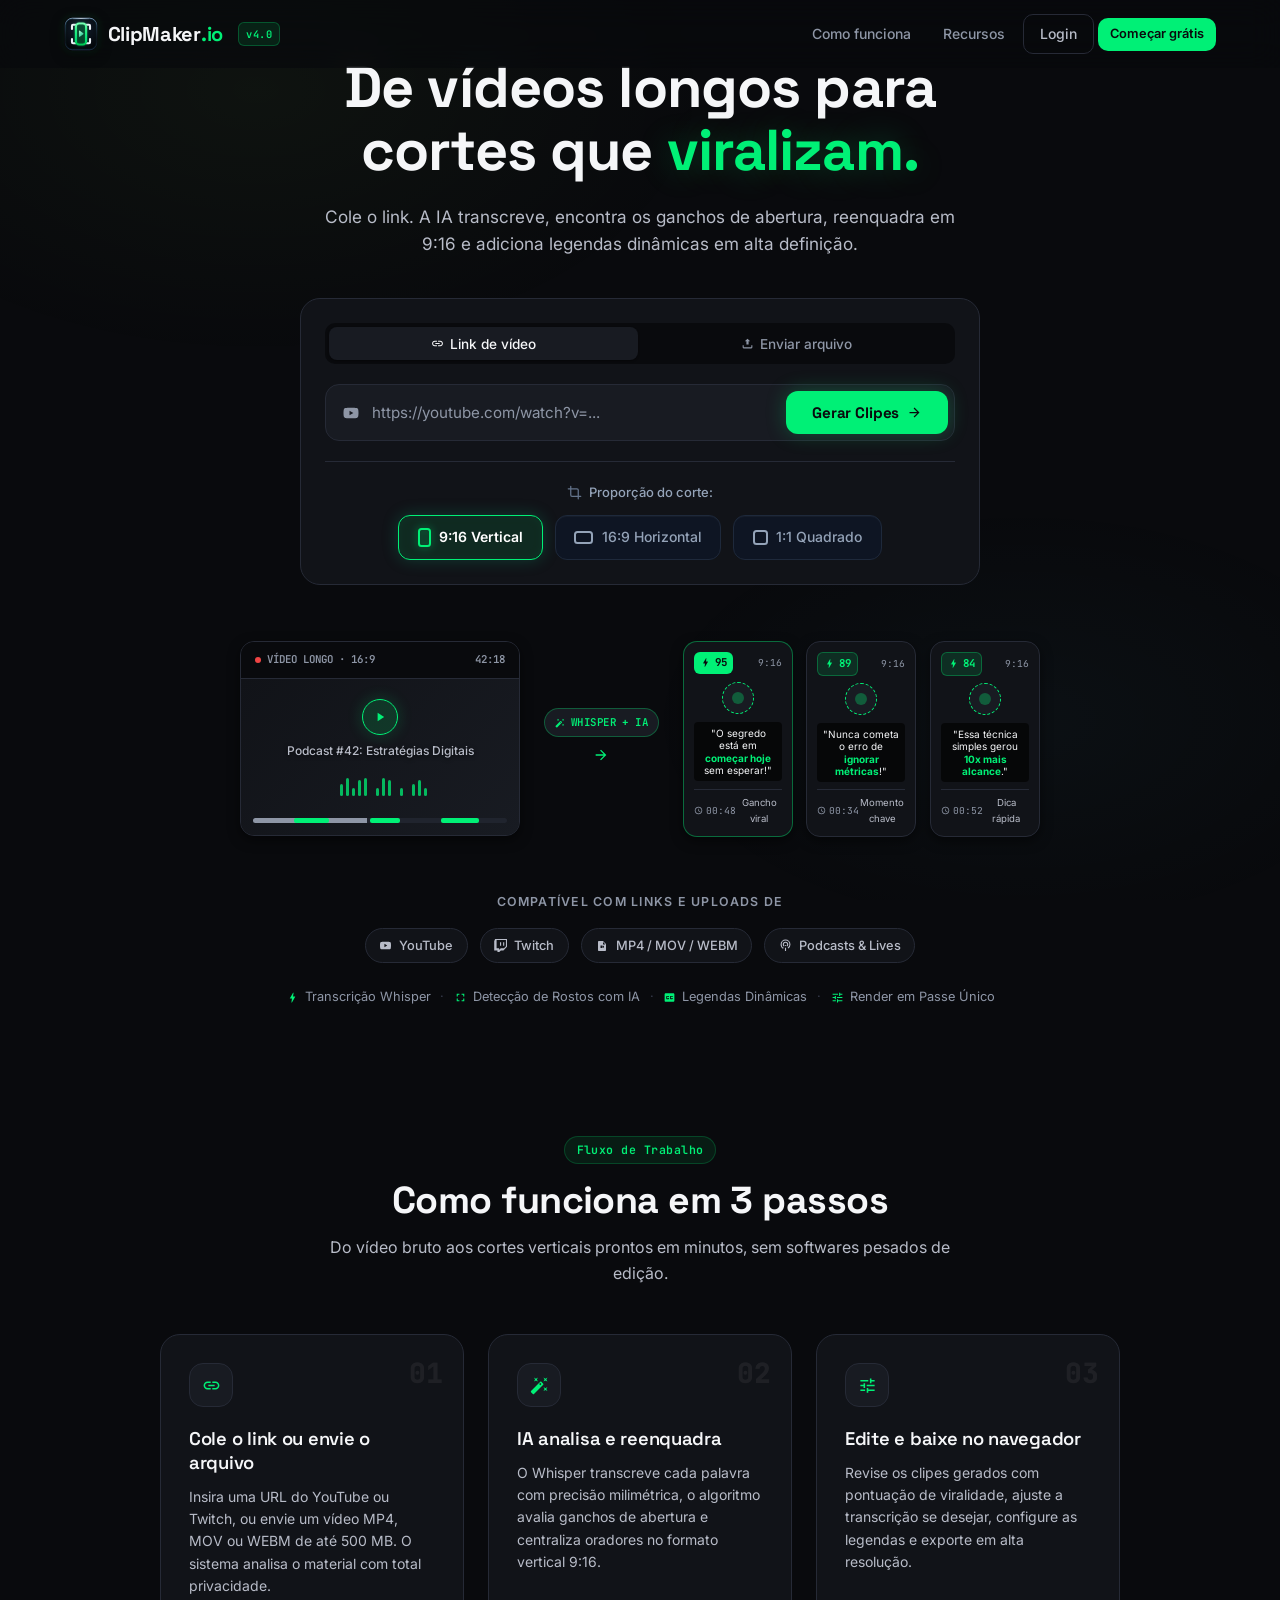
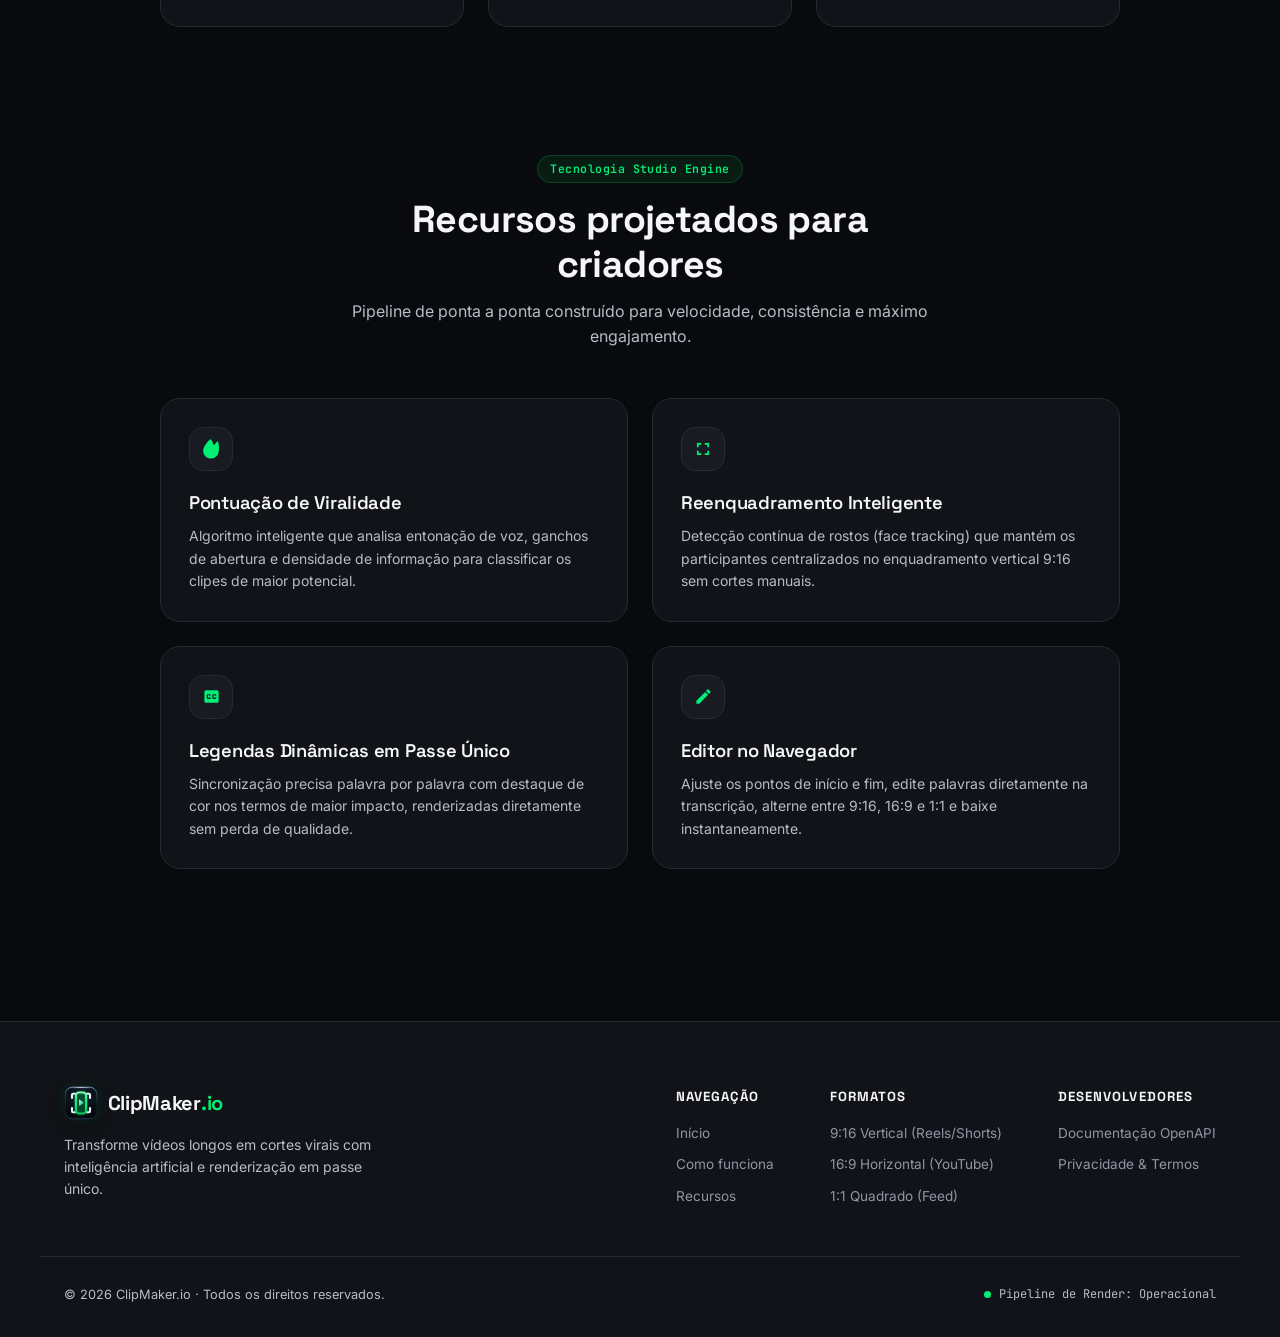
==== frontend/index.html @ a6b653b9 "feat: gestao de creditos, exclusao de projetos, interface Meus Projetos e servico migrate no dev com" ====
<!DOCTYPE html>
<html lang="pt-BR">
<head>
    <meta charset="UTF-8">
    <meta name="viewport" content="width=device-width, initial-scale=1.0">
    <title>ClipMaker.io — Transforme vídeos longos em cortes virais</title>
    <meta name="description" content="IA que analisa seu vídeo, encontra os melhores momentos, recorta em 9:16 e adiciona legendas dinâmicas. Perfeito para TikTok, Reels e Shorts.">
    <meta name="theme-color" content="#090A0D">

    <!-- Favicon & Touch Icons -->
    <link rel="icon" type="image/svg+xml" href="favicon.svg">
    <link rel="icon" type="image/png" sizes="32x32" href="favicon-32x32.png">
    <link rel="apple-touch-icon" sizes="180x180" href="apple-touch-icon.png">

    <!-- Open Graph / Meta de Compartilhamento -->
    <meta property="og:title" content="ClipMaker.io — Cortes virais com inteligência artificial">
    <meta property="og:description" content="Transforme vídeos longos em cortes verticais prontos para TikTok, Reels e Shorts com transcrição precisa e legendas dinâmicas.">
    <meta property="og:image" content="assets/og-image.png">
    <meta property="og:type" content="website">
    <meta name="twitter:card" content="summary_large_image">
    <meta name="twitter:title" content="ClipMaker.io — Cortes virais com inteligência artificial">
    <meta name="twitter:description" content="Transforme vídeos longos em cortes verticais prontos para TikTok, Reels e Shorts com transcrição precisa e legendas dinâmicas.">
    <meta name="twitter:image" content="assets/og-image.png">
    
    <!-- Fonts: Máximo 2 famílias Google Fonts (Space Grotesk + Inter) + Monoespaçada -->
    <link rel="preconnect" href="https://fonts.googleapis.com">
    <link rel="preconnect" href="https://fonts.gstatic.com" crossorigin>
    <link href="https://fonts.googleapis.com/css2?family=Inter:wght@400;500;600;700&family=JetBrains+Mono:wght@400;500;600&family=Space+Grotesk:wght@500;600;700&display=swap" rel="stylesheet">
    
    <!-- Icons: Subset vetorial leve local (~3KB, substitui Font Awesome de ~500KB) -->
    <link rel="stylesheet" href="css/icons.css?v=89f2dc44">
    
    <!-- Stylesheets -->
    <link rel="stylesheet" href="css/tokens.css?v=645ab069">
    <link rel="stylesheet" href="css/reset.css?v=5786c012">
    <link rel="stylesheet" href="css/animations.css?v=fb639fe7">
    <link rel="stylesheet" href="css/layout.css?v=2e9a82ce">
    <link rel="stylesheet" href="css/components.css?v=88ab0814">
    <link rel="stylesheet" href="css/responsive.css?v=60872474">
</head>
<body>

    <!-- ═══════════ NAVBAR ═══════════ -->
    <nav class="navbar" aria-label="Navegação Principal">
        <div class="container nav-content">
            <a href="#" class="logo" aria-label="ClipMaker.io Página Inicial">
                <svg class="logo-symbol" width="34" height="34" viewBox="0 0 100 100" fill="none" xmlns="http://www.w3.org/2000/svg" aria-hidden="true">
                    <defs>
                        <radialGradient id="cmNavBadgeBg" cx="50%" cy="32%" r="68%">
                            <stop offset="0%" stop-color="#142436"/>
                            <stop offset="55%" stop-color="#0B131C"/>
                            <stop offset="100%" stop-color="#04070B"/>
                        </radialGradient>
                        <linearGradient id="cmNavBadgeRim" x1="50" y1="3" x2="50" y2="97" gradientUnits="userSpaceOnUse">
                            <stop offset="0%" stop-color="#B8DCFF" stop-opacity="0.85"/>
                            <stop offset="25%" stop-color="#4B77A8" stop-opacity="0.55"/>
                            <stop offset="70%" stop-color="#1C2D40" stop-opacity="0.4"/>
                            <stop offset="100%" stop-color="#2D4D73" stop-opacity="0.65"/>
                        </linearGradient>
                        <linearGradient id="cmNavTopGleam" x1="22" y1="4.5" x2="78" y2="4.5" gradientUnits="userSpaceOnUse">
                            <stop offset="0%" stop-color="#FFFFFF" stop-opacity="0"/>
                            <stop offset="30%" stop-color="#D6ECFF" stop-opacity="0.8"/>
                            <stop offset="50%" stop-color="#FFFFFF" stop-opacity="0.95"/>
                            <stop offset="70%" stop-color="#D6ECFF" stop-opacity="0.8"/>
                            <stop offset="100%" stop-color="#FFFFFF" stop-opacity="0"/>
                        </linearGradient>
                        <linearGradient id="cmNavLimeStroke" x1="50" y1="18" x2="50" y2="82" gradientUnits="userSpaceOnUse">
                            <stop offset="0%" stop-color="#76FFB4"/>
                            <stop offset="30%" stop-color="#2EF287"/>
                            <stop offset="75%" stop-color="#00E575"/>
                            <stop offset="100%" stop-color="#00C853"/>
                        </linearGradient>
                        <linearGradient id="cmNavPlayFill" x1="43" y1="40" x2="58" y2="58" gradientUnits="userSpaceOnUse">
                            <stop offset="0%" stop-color="#BAF7D0"/>
                            <stop offset="40%" stop-color="#6EE7B7"/>
                            <stop offset="100%" stop-color="#10B981"/>
                        </linearGradient>
                        <linearGradient id="cmNavInnerGlow" x1="50" y1="5" x2="50" y2="95" gradientUnits="userSpaceOnUse">
                            <stop offset="0%" stop-color="#38BDF8" stop-opacity="0.4"/>
                            <stop offset="50%" stop-color="#00F076" stop-opacity="0.05"/>
                            <stop offset="100%" stop-color="#38BDF8" stop-opacity="0.2"/>
                        </linearGradient>
                        <filter id="cmNavNeonAura" x="20" y="8" width="60" height="84" filterUnits="userSpaceOnUse">
                            <feGaussianBlur stdDeviation="3.2" result="blur"/>
                            <feFlood flood-color="#00F076" flood-opacity="0.4" result="color"/>
                            <feComposite in2="blur" operator="in" result="glow"/>
                            <feMerge>
                                <feMergeNode in="glow"/>
                                <feMergeNode in="SourceGraphic"/>
                            </feMerge>
                        </filter>
                    </defs>
                    <rect x="3.5" y="3.5" width="93" height="93" rx="21" fill="url(#cmNavBadgeBg)" stroke="url(#cmNavBadgeRim)" stroke-width="2.2"/>
                    <rect x="5.5" y="5.5" width="89" height="89" rx="19" fill="none" stroke="url(#cmNavInnerGlow)" stroke-width="1"/>
                    <path d="M 26 5 Q 50 3.8 74 5" stroke="url(#cmNavTopGleam)" stroke-width="1.8" stroke-linecap="round"/>
                    <g stroke="#EDF2F7" stroke-width="6.2" stroke-linecap="round" stroke-linejoin="round">
                        <path d="M 23.5 35 V 26 C 23.5 24.2 24.8 23 26.6 23 H 34.5"/>
                        <path d="M 65.5 23 H 73.4 C 75.2 23 76.5 24.2 76.5 26 V 35"/>
                        <path d="M 23.5 65 V 74 C 23.5 75.8 24.8 77 26.6 77 H 34.5"/>
                        <path d="M 65.5 77 H 73.4 C 75.2 77 76.5 75.8 76.5 74 V 65"/>
                    </g>
                    <g filter="url(#cmNavNeonAura)">
                        <rect x="35" y="19" width="30" height="62" rx="9.5" fill="#02140A" fill-opacity="0.4" stroke="url(#cmNavLimeStroke)" stroke-width="6.2"/>
                    </g>
                    <path d="M 44 41.5 C 44 40.2 45.4 39.4 46.5 40.1 L 56.8 47.8 C 57.8 48.5 57.8 49.9 56.8 50.6 L 46.5 58.3 C 45.4 59 44 58.2 44 56.9 Z" fill="url(#cmNavPlayFill)"/>
                </svg>
                <span class="logo-text">ClipMaker<span class="logo-dot">.io</span></span>
                <span class="version-badge">v4.0</span>
            </a>
            <div class="nav-links">
                <a href="#como-funciona">Como funciona</a>
                <a href="#recursos">Recursos</a>
                <span id="nav-credits-badge" class="nav-credits-badge" style="display: none;" title="Saldo de créditos disponíveis para geração de cortes">
                    <i class="fa-solid fa-coins" aria-hidden="true"></i> <span id="user-credits-val">60</span> créditos
                </span>
                <button type="button" class="btn-projects-nav" id="btn-projects-nav" style="display: none;" title="Visualizar histórico de projetos">
                    <i class="fa-solid fa-folder-open" aria-hidden="true"></i> Meus Projetos
                </button>
                <a href="#" class="btn-primary-outline" id="btn-login-nav">Login</a>
                <a href="#" class="btn-primary btn-sm" id="btn-register-nav">Começar grátis</a>
            </div>
        </div>
    </nav>

    <main class="container">

        <!-- ═══════════ HERO & HOME ═══════════ -->
        <section class="hero" id="hero-section">
            <h1 class="hero-title">
                De vídeos longos para<br>
                cortes que <span class="highlight">viralizam.</span>
            </h1>

            <p class="hero-subtitle">
                Cole o link. A IA transcreve, encontra os ganchos de abertura, reenquadra em 9:16 e adiciona legendas dinâmicas em alta definição.
            </p>

            <!-- Upload Container -->
            <div class="upload-container">
                <div class="upload-tabs" role="tablist" aria-label="Origem do vídeo">
                    <button class="tab-btn active" role="tab" id="tab-btn-url" aria-selected="true" aria-controls="tab-url" data-tab="url">
                        <i class="fa-solid fa-link" aria-hidden="true"></i>
                        <span class="tab-text-full">Link de vídeo</span>
                        <span class="tab-text-short">Link</span>
                    </button>
                    <button class="tab-btn" role="tab" id="tab-btn-file" aria-selected="false" aria-controls="tab-file" data-tab="file">
                        <i class="fa-solid fa-arrow-up-from-bracket" aria-hidden="true"></i>
                        <span class="tab-text-full">Enviar arquivo</span>
                        <span class="tab-text-short">Upload</span>
                    </button>
                </div>

                <div class="tab-content active" id="tab-url" role="tabpanel" aria-labelledby="tab-btn-url">
                    <div class="input-group">
                        <i class="fa-brands fa-youtube input-icon" aria-hidden="true"></i>
                        <input type="url" id="video-url" placeholder="https://youtube.com/watch?v=..." autocomplete="off" spellcheck="false" aria-label="URL do vídeo">
                        <button class="btn-generate" id="btn-generate-url" type="button">
                            <span>Gerar Clipes</span>
                            <i class="fa-solid fa-arrow-right" aria-hidden="true"></i>
                        </button>
                    </div>
                </div>

                <div class="tab-content" id="tab-file" role="tabpanel" aria-labelledby="tab-btn-file">
                    <div class="drop-zone" id="drop-zone" tabindex="0" role="button" aria-label="Área para arrastar e soltar arquivo de vídeo">
                        <div class="drop-icon">
                            <svg class="drop-icon-svg" width="44" height="44" viewBox="0 0 48 48" fill="none" xmlns="http://www.w3.org/2000/svg" aria-hidden="true">
                                <rect x="4" y="6" width="40" height="36" rx="8" stroke="currentColor" stroke-width="2" stroke-dasharray="4 4"/>
                                <path d="M24 14V30M24 14L17 21M24 14L31 21" stroke="var(--accent-ai)" stroke-width="2.5" stroke-linecap="round" stroke-linejoin="round"/>
                                <path d="M14 34H34" stroke="currentColor" stroke-width="2" stroke-linecap="round"/>
                            </svg>
                        </div>
                        <h3>Arraste e solte seu vídeo aqui</h3>
                        <p id="upload-limit-text">MP4, MOV ou WEBM — até 500 MB</p>
                        <button class="btn-secondary btn-sm" id="btn-browse" type="button">Procurar arquivo</button>
                        <input type="file" id="file-input" hidden accept="video/mp4,video/quicktime,video/webm">
                    </div>
                </div>

                <div class="upload-ratio-selector">
                    <span class="upload-ratio-label">
                        <svg class="ratio-label-icon" width="15" height="15" viewBox="0 0 24 24" fill="none" stroke="currentColor" stroke-width="2" stroke-linecap="round" stroke-linejoin="round" aria-hidden="true">
                            <path d="M6 2v14a2 2 0 0 0 2 2h14"></path>
                            <path d="M18 22V8a2 2 0 0 0-2-2H2"></path>
                        </svg>
                        <span>Proporção do corte:</span>
                    </span>
                    <div class="upload-ratio-options" id="upload-ratio-options" role="radiogroup" aria-label="Formato dos cortes">
                        <label class="ratio-pill active" for="ratio-9-16" tabindex="0">
                            <input type="radio" id="ratio-9-16" name="upload-ratio" value="9:16" checked class="sr-only">
                            <svg class="ratio-icon" width="13" height="19" viewBox="0 0 13 19" fill="none" xmlns="http://www.w3.org/2000/svg" aria-hidden="true">
                                <rect x="1" y="1" width="11" height="17" rx="2.5" stroke="currentColor" stroke-width="2"/>
                            </svg>
                            <span class="ratio-text">9:16 <span class="ratio-desc">Vertical</span></span>
                        </label>

                        <label class="ratio-pill" for="ratio-16-9" tabindex="0">
                            <input type="radio" id="ratio-16-9" name="upload-ratio" value="16:9" class="sr-only">
                            <svg class="ratio-icon" width="19" height="13" viewBox="0 0 19 13" fill="none" xmlns="http://www.w3.org/2000/svg" aria-hidden="true">
                                <rect x="1" y="1" width="17" height="11" rx="2.5" stroke="currentColor" stroke-width="2"/>
                            </svg>
                            <span class="ratio-text">16:9 <span class="ratio-desc">Horizontal</span></span>
                        </label>

                        <label class="ratio-pill" for="ratio-1-1" tabindex="0">
                            <input type="radio" id="ratio-1-1" name="upload-ratio" value="1:1" class="sr-only">
                            <svg class="ratio-icon" width="15" height="15" viewBox="0 0 15 15" fill="none" xmlns="http://www.w3.org/2000/svg" aria-hidden="true">
                                <rect x="1" y="1" width="13" height="13" rx="2.5" stroke="currentColor" stroke-width="2"/>
                            </svg>
                            <span class="ratio-text">1:1 <span class="ratio-desc">Quadrado</span></span>
                        </label>
                    </div>
                </div>
            </div>

            <!-- Hero Demo: Studio Engine Visual Transformation -->
            <div class="hero-demo" aria-label="Demonstração do fluxo de inteligência artificial">
                <!-- Source 16:9 -->
                <div class="demo-source-card">
                    <div class="demo-card-header">
                        <span class="demo-card-status"><span class="demo-live-dot"></span> VÍDEO LONGO · 16:9</span>
                        <span class="demo-card-meta">42:18</span>
                    </div>
                    <div class="demo-source-preview">
                        <div class="demo-source-center">
                            <div class="demo-play-btn"><i class="fa-solid fa-play" aria-hidden="true"></i></div>
                            <div class="demo-source-tag">Podcast #42: Estratégias Digitais</div>
                        </div>
                        <div class="demo-source-waveform" aria-hidden="true">
                            <span></span><span></span><span></span><span></span><span></span><span></span><span></span><span></span><span></span><span></span><span></span><span></span><span></span><span></span><span></span><span></span>
                        </div>
                        <div class="demo-source-timeline">
                            <div class="demo-timeline-track">
                                <div class="demo-timeline-fill"></div>
                                <div class="demo-clip-marker marker-1" title="Gancho 1"></div>
                                <div class="demo-clip-marker marker-2" title="Gancho 2"></div>
                                <div class="demo-clip-marker marker-3" title="Gancho 3"></div>
                            </div>
                        </div>
                    </div>
                </div>

                <!-- Pipeline connector -->
                <div class="demo-pipeline" aria-hidden="true">
                    <div class="demo-pipeline-badge">
                        <i class="fa-solid fa-wand-magic-sparkles" aria-hidden="true"></i>
                        <span>WHISPER + IA</span>
                    </div>
                    <div class="demo-pipeline-arrow">
                        <i class="fa-solid fa-arrow-right" aria-hidden="true"></i>
                    </div>
                </div>

                <!-- 3 Vertical 9:16 Clips -->
                <div class="demo-clips">
                    <div class="demo-clip-card demo-clip-primary">
                        <div class="demo-clip-top">
                            <span class="demo-viral-badge top-tier">
                                <i class="fa-solid fa-bolt" aria-hidden="true"></i> 95
                            </span>
                            <span class="demo-clip-ratio">9:16</span>
                        </div>
                        <div class="demo-clip-body">
                            <div class="demo-face-focus" aria-hidden="true">
                                <div class="face-target"></div>
                            </div>
                            <div class="demo-subtitles">
                                "O segredo está em <span class="sub-highlight">começar hoje</span> sem esperar!"
                            </div>
                        </div>
                        <div class="demo-clip-footer">
                            <span class="demo-clip-dur"><i class="fa-solid fa-clock" aria-hidden="true"></i> 00:48</span>
                            <span class="demo-clip-label">Gancho viral</span>
                        </div>
                    </div>

                    <div class="demo-clip-card">
                        <div class="demo-clip-top">
                            <span class="demo-viral-badge">
                                <i class="fa-solid fa-bolt" aria-hidden="true"></i> 89
                            </span>
                            <span class="demo-clip-ratio">9:16</span>
                        </div>
                        <div class="demo-clip-body">
                            <div class="demo-face-focus" aria-hidden="true">
                                <div class="face-target"></div>
                            </div>
                            <div class="demo-subtitles">
                                "Nunca cometa o erro de <span class="sub-highlight">ignorar métricas</span>!"
                            </div>
                        </div>
                        <div class="demo-clip-footer">
                            <span class="demo-clip-dur"><i class="fa-solid fa-clock" aria-hidden="true"></i> 00:34</span>
                            <span class="demo-clip-label">Momento chave</span>
                        </div>
                    </div>

                    <div class="demo-clip-card">
                        <div class="demo-clip-top">
                            <span class="demo-viral-badge">
                                <i class="fa-solid fa-bolt" aria-hidden="true"></i> 84
                            </span>
                            <span class="demo-clip-ratio">9:16</span>
                        </div>
                        <div class="demo-clip-body">
                            <div class="demo-face-focus" aria-hidden="true">
                                <div class="face-target"></div>
                            </div>
                            <div class="demo-subtitles">
                                "Essa técnica simples gerou <span class="sub-highlight">10x mais alcance</span>."
                            </div>
                        </div>
                        <div class="demo-clip-footer">
                            <span class="demo-clip-dur"><i class="fa-solid fa-clock" aria-hidden="true"></i> 00:52</span>
                            <span class="demo-clip-label">Dica rápida</span>
                        </div>
                    </div>
                </div>
            </div>

            <!-- Authentic Compatibility & Tech Specs -->
            <div class="tech-trust-bar">
                <p class="tech-trust-label">Compatível com links e uploads de</p>
                <div class="tech-trust-items">
                    <div class="tech-trust-chip">
                        <i class="fa-brands fa-youtube" aria-hidden="true"></i>
                        <span>YouTube</span>
                    </div>
                    <div class="tech-trust-chip">
                        <i class="fa-brands fa-twitch" aria-hidden="true"></i>
                        <span>Twitch</span>
                    </div>
                    <div class="tech-trust-chip">
                        <i class="fa-solid fa-file-video" aria-hidden="true"></i>
                        <span>MP4 / MOV / WEBM</span>
                    </div>
                    <div class="tech-trust-chip">
                        <i class="fa-solid fa-podcast" aria-hidden="true"></i>
                        <span>Podcasts & Lives</span>
                    </div>
                </div>

                <div class="tech-specs-ribbon">
                    <span><i class="fa-solid fa-bolt" aria-hidden="true"></i> Transcrição Whisper</span>
                    <span class="ribbon-sep" aria-hidden="true">·</span>
                    <span><i class="fa-solid fa-expand" aria-hidden="true"></i> Detecção de Rostos com IA</span>
                    <span class="ribbon-sep" aria-hidden="true">·</span>
                    <span><i class="fa-solid fa-closed-captioning" aria-hidden="true"></i> Legendas Dinâmicas</span>
                    <span class="ribbon-sep" aria-hidden="true">·</span>
                    <span><i class="fa-solid fa-sliders" aria-hidden="true"></i> Render em Passe Único</span>
                </div>
            </div>

            <!-- ═══════════ SEÇÃO: COMO FUNCIONA ═══════════ -->
            <section class="section-how" id="como-funciona" aria-labelledby="how-title">
                <div class="section-header">
                    <span class="section-badge">Fluxo de Trabalho</span>
                    <h2 id="how-title" class="section-title">Como funciona em 3 passos</h2>
                    <p class="section-desc">Do vídeo bruto aos cortes verticais prontos em minutos, sem softwares pesados de edição.</p>
                </div>

                <div class="steps-grid">
                    <div class="step-card">
                        <div class="step-card-num">01</div>
                        <div class="step-card-icon">
                            <i class="fa-solid fa-link" aria-hidden="true"></i>
                        </div>
                        <h3 class="step-card-title">Cole o link ou envie o arquivo</h3>
                        <p class="step-card-text">Insira uma URL do YouTube ou Twitch, ou envie um vídeo MP4, MOV ou WEBM de até 500 MB. O sistema analisa o material com total privacidade.</p>
                    </div>

                    <div class="step-card">
                        <div class="step-card-num">02</div>
                        <div class="step-card-icon">
                            <i class="fa-solid fa-wand-magic-sparkles" aria-hidden="true"></i>
                        </div>
                        <h3 class="step-card-title">IA analisa e reenquadra</h3>
                        <p class="step-card-text">O Whisper transcreve cada palavra com precisão milimétrica, o algoritmo avalia ganchos de abertura e centraliza oradores no formato vertical 9:16.</p>
                    </div>

                    <div class="step-card">
                        <div class="step-card-num">03</div>
                        <div class="step-card-icon">
                            <i class="fa-solid fa-sliders" aria-hidden="true"></i>
                        </div>
                        <h3 class="step-card-title">Edite e baixe no navegador</h3>
                        <p class="step-card-text">Revise os clipes gerados com pontuação de viralidade, ajuste a transcrição se desejar, configure as legendas e exporte em alta resolução.</p>
                    </div>
                </div>
            </section>

            <!-- ═══════════ SEÇÃO: RECURSOS ═══════════ -->
            <section class="section-features" id="recursos" aria-labelledby="features-title">
                <div class="section-header">
                    <span class="section-badge">Tecnologia Studio Engine</span>
                    <h2 id="features-title" class="section-title">Recursos projetados para criadores</h2>
                    <p class="section-desc">Pipeline de ponta a ponta construído para velocidade, consistência e máximo engajamento.</p>
                </div>

                <div class="features-grid">
                    <div class="feature-card">
                        <div class="feature-icon-wrapper">
                            <i class="fa-solid fa-fire" aria-hidden="true"></i>
                        </div>
                        <h3 class="feature-card-title">Pontuação de Viralidade</h3>
                        <p class="feature-card-text">Algoritmo inteligente que analisa entonação de voz, ganchos de abertura e densidade de informação para classificar os clipes de maior potencial.</p>
                    </div>

                    <div class="feature-card">
                        <div class="feature-icon-wrapper">
                            <i class="fa-solid fa-expand" aria-hidden="true"></i>
                        </div>
                        <h3 class="feature-card-title">Reenquadramento Inteligente</h3>
                        <p class="feature-card-text">Detecção contínua de rostos (face tracking) que mantém os participantes centralizados no enquadramento vertical 9:16 sem cortes manuais.</p>
                    </div>

                    <div class="feature-card">
                        <div class="feature-icon-wrapper">
                            <i class="fa-solid fa-closed-captioning" aria-hidden="true"></i>
                        </div>
                        <h3 class="feature-card-title">Legendas Dinâmicas em Passe Único</h3>
                        <p class="feature-card-text">Sincronização precisa palavra por palavra com destaque de cor nos termos de maior impacto, renderizadas diretamente sem perda de qualidade.</p>
                    </div>

                    <div class="feature-card">
                        <div class="feature-icon-wrapper">
                            <i class="fa-solid fa-pen-to-square" aria-hidden="true"></i>
                        </div>
                        <h3 class="feature-card-title">Editor no Navegador</h3>
                        <p class="feature-card-text">Ajuste os pontos de início e fim, edite palavras diretamente na transcrição, alterne entre 9:16, 16:9 e 1:1 e baixe instantaneamente.</p>
                    </div>
                </div>
            </section>
        </section>

        <!-- ═══════════ PROCESSING ═══════════ -->
        <section class="processing hidden" id="processing-section" aria-labelledby="processing-heading">
            <div class="processing-content">
                <span class="processing-badge"><i class="fa-solid fa-bolt" aria-hidden="true"></i> Pipeline Ativo</span>

                <!-- Wave Visualizer -->
                <div class="wave-visualizer" aria-hidden="true">
                    <div class="wave-bar"></div>
                    <div class="wave-bar"></div>
                    <div class="wave-bar"></div>
                    <div class="wave-bar"></div>
                    <div class="wave-bar"></div>
                    <div class="wave-bar"></div>
                    <div class="wave-bar"></div>
                    <div class="wave-bar"></div>
                    <div class="wave-bar"></div>
                    <div class="wave-bar"></div>
                    <div class="wave-bar"></div>
                    <div class="wave-bar"></div>
                </div>

                <h2 class="processing-title" id="processing-heading">Analisando o vídeo...</h2>
                <div class="processing-status" id="processing-percentage" role="status" aria-live="polite">0%</div>

                <!-- Progress Bar -->
                <div class="progress-track" role="progressbar" aria-valuemin="0" aria-valuemax="100" aria-valuenow="0">
                    <div class="progress-fill" id="progress-fill"></div>
                </div>

                <!-- Steps -->
                <div class="processing-steps">
                    <div class="step active" id="step-1">
                        <i class="fa-solid fa-check"></i> Baixando mídia
                    </div>
                    <div class="step" id="step-2">
                        <i class="fa-solid fa-spinner fa-spin"></i> Transcrevendo áudio
                    </div>
                    <div class="step pending" id="step-3">
                        <i class="fa-solid fa-circle step-pending-icon"></i> Detectando momentos virais
                    </div>
                    <div class="step pending" id="step-4">
                        <i class="fa-solid fa-circle step-pending-icon"></i> Renderizando legendas
                    </div>
                </div>

                <button id="btn-cancel-upload" class="btn-secondary btn-sm hidden" style="margin-top: 1.25rem;">
                    <i class="fa-solid fa-xmark"></i> Cancelar Upload
                </button>
            </div>
        </section>

        <!-- ═══════════ RESULTS ═══════════ -->
        <section class="results hidden" id="results-section">
            <div class="results-header">
                <div class="video-info">
                    <div class="video-thumbnail">
                        <i class="fa-solid fa-clapperboard"></i>
                    </div>
                    <div>
                        <h2>Clipes Gerados</h2>
                        <p class="source-name">source.mp4</p>
                    </div>
                </div>
                <button class="btn-secondary btn-sm" id="btn-new-video">
                    <i class="fa-solid fa-plus"></i> Novo Vídeo
                </button>
            </div>

            <div class="clips-grid" id="clips-container">
                <!-- Clips injected via JS -->
            </div>
        </section>

        <!-- ═══════════ EDITOR MODAL ═══════════ -->
        <div class="modal hidden" id="editor-modal">
            <div class="modal-content">
                <div class="modal-header">
                    <h3>Editor de Clipe</h3>
                    <button class="btn-close" id="btn-close-modal">
                        <i class="fa-solid fa-xmark"></i>
                    </button>
                </div>
                <div class="modal-body">
                    <div class="editor-layout">
                        <div class="video-preview-container">
                            <div class="video-player-mock">
                                <i class="fa-solid fa-play play-icon"></i>
                                <div class="mock-captions">Cole um link <span>acima</span></div>
                            </div>
                            <div class="player-controls">
                                <button><i class="fa-solid fa-play"></i></button>
                                <div class="timeline">
                                    <div class="timeline-progress"></div>
                                </div>
                                <span>00:00 / 00:45</span>
                            </div>
                        </div>
                        <div class="transcript-editor">
                            <h4>
                                Transcrição
                                <span class="badge badge-edit sm">Editar</span>
                            </h4>
                            <div class="transcript-text" id="transcript-container">
                                <!-- Words injected via JS -->
                            </div>
                            <div class="editor-actions">
                                <div class="editor-field-row">
                                    <div class="editor-field-col">
                                        <label for="trim-start" class="editor-label">Início (s)</label>
                                        <input type="number" id="trim-start" step="0.1" class="editor-input">
                                    </div>
                                    <div class="editor-field-col">
                                        <label for="trim-end" class="editor-label">Fim (s)</label>
                                        <input type="number" id="trim-end" step="0.1" class="editor-input">
                                    </div>
                                </div>
                                <div class="editor-field-row">
                                    <div class="editor-field-col">
                                        <label for="aspect-ratio-select" class="editor-label">Proporção</label>
                                        <select id="aspect-ratio-select" class="btn-secondary editor-input">
                                            <option value="9:16" selected>9:16 (Vertical)</option>
                                            <option value="16:9">16:9 (Horizontal)</option>
                                            <option value="1:1">1:1 (Quadrado)</option>
                                        </select>
                                    </div>
                                    <div class="editor-field-col">
                                        <label for="caption-style-select" class="editor-label">Estilo Legenda</label>
                                        <select id="caption-style-select" class="btn-secondary editor-input">
                                            <option value="Yellow">Amarelo</option>
                                            <option value="Green">Verde</option>
                                            <option value="White">Branco</option>
                                        </select>
                                    </div>
                                </div>
                                
                                <label class="editor-checkbox-label">
                                    <input type="checkbox" id="toggle-subtitles" checked class="editor-checkbox">
                                    Queimar legendas no vídeo
                                </label>

                                <div class="editor-field-row">
                                    <select id="quality-select" class="btn-secondary editor-input">
                                        <option value="1080p">1080p</option>
                                        <option value="720p">720p</option>
                                    </select>
                                    <button class="btn-primary block editor-btn-export" id="btn-export-clip">
                                        <i class="fa-solid fa-download"></i> Exportar
                                    </button>
                                </div>
                            </div>
                        </div>
                    </div>
                </div>
            </div>
        </div>

        <!-- ═══════════ AUTH MODAL ═══════════ -->
        <div class="modal hidden" id="auth-modal">
            <div class="modal-content auth-modal-content">
                <div class="modal-header">
                    <h3 id="auth-title">Entrar</h3>
                    <button class="btn-close" id="btn-close-auth">
                        <i class="fa-solid fa-xmark"></i>
                    </button>
                </div>
                <div class="modal-body">
                    <form id="auth-form" class="auth-form">
                        <input
                            type="email"
                            id="auth-email"
                            placeholder="Seu email"
                            required
                            class="auth-input"
                        >
                        <input
                            type="password"
                            id="auth-password"
                            placeholder="Sua senha (mínimo 8 caracteres)"
                            required
                            minlength="8"
                            class="auth-input"
                        >
                        <button type="submit" class="btn-primary block" id="btn-submit-auth">Entrar</button>
                    </form>
                    <p class="auth-footer-text">
                        <a href="#" id="auth-toggle-mode" class="auth-toggle-link">
                            Não tem uma conta? Cadastre-se
                        </a>
                    </p>
                </div>
            </div>
        </div>

        <!-- ═══════════ MODAL: MEUS PROJETOS ═══════════ -->
        <div class="modal hidden" id="projects-modal" role="dialog" aria-modal="true" aria-labelledby="projects-modal-title">
            <div class="modal-content projects-modal-content">
                <div class="modal-header">
                    <h3 id="projects-modal-title" style="display: flex; align-items: center; gap: 0.6rem; margin: 0; font-size: 1.25rem;">
                        <i class="fa-solid fa-folder-open" style="color: var(--accent-ai);" aria-hidden="true"></i>
                        <span>Meus Projetos</span>
                    </h3>
                    <button type="button" class="btn-close" id="btn-close-projects-modal" aria-label="Fechar lista de projetos">
                        <i class="fa-solid fa-xmark" aria-hidden="true"></i>
                    </button>
                </div>
                <div class="modal-body projects-modal-body">
                    <div class="projects-modal-toolbar">
                        <div class="projects-search-box">
                            <i class="fa-solid fa-magnifying-glass" aria-hidden="true"></i>
                            <input type="text" id="projects-filter-input" placeholder="Buscar projeto por título..." class="projects-search-input" aria-label="Filtrar projetos">
                        </div>
                        <button type="button" class="btn-secondary btn-sm" id="btn-refresh-projects" title="Atualizar lista de projetos">
                            <i class="fa-solid fa-arrows-rotate" aria-hidden="true"></i> Atualizar
                        </button>
                    </div>
                    <div id="projects-list-container" class="projects-list-container">
                        <div class="projects-loading-state">
                            <i class="fa-solid fa-spinner fa-spin" aria-hidden="true"></i> Carregando seus projetos...
                        </div>
                    </div>
                </div>
            </div>
        </div>

        <!-- ═══════════ TOAST CONTAINER ═══════════ -->
        <div id="toast-container" aria-live="polite" aria-atomic="true"></div>

    </main>

    <!-- ═══════════ FOOTER ═══════════ -->
    <footer class="app-footer" aria-label="Rodapé do site">
        <div class="container footer-content">
            <div class="footer-brand">
                <a href="#" class="logo" aria-label="ClipMaker.io Início">
                    <svg class="logo-symbol" width="30" height="30" viewBox="0 0 100 100" fill="none" xmlns="http://www.w3.org/2000/svg" aria-hidden="true">
                        <defs>
                            <radialGradient id="cmFootBadgeBg" cx="50%" cy="32%" r="68%">
                                <stop offset="0%" stop-color="#142436"/>
                                <stop offset="55%" stop-color="#0B131C"/>
                                <stop offset="100%" stop-color="#04070B"/>
                            </radialGradient>
                            <linearGradient id="cmFootBadgeRim" x1="50" y1="3" x2="50" y2="97" gradientUnits="userSpaceOnUse">
                                <stop offset="0%" stop-color="#B8DCFF" stop-opacity="0.85"/>
                                <stop offset="25%" stop-color="#4B77A8" stop-opacity="0.55"/>
                                <stop offset="70%" stop-color="#1C2D40" stop-opacity="0.4"/>
                                <stop offset="100%" stop-color="#2D4D73" stop-opacity="0.65"/>
                            </linearGradient>
                            <linearGradient id="cmFootTopGleam" x1="22" y1="4.5" x2="78" y2="4.5" gradientUnits="userSpaceOnUse">
                                <stop offset="0%" stop-color="#FFFFFF" stop-opacity="0"/>
                                <stop offset="30%" stop-color="#D6ECFF" stop-opacity="0.8"/>
                                <stop offset="50%" stop-color="#FFFFFF" stop-opacity="0.95"/>
                                <stop offset="70%" stop-color="#D6ECFF" stop-opacity="0.8"/>
                                <stop offset="100%" stop-color="#FFFFFF" stop-opacity="0"/>
                            </linearGradient>
                            <linearGradient id="cmFootLimeStroke" x1="50" y1="18" x2="50" y2="82" gradientUnits="userSpaceOnUse">
                                <stop offset="0%" stop-color="#76FFB4"/>
                                <stop offset="30%" stop-color="#2EF287"/>
                                <stop offset="75%" stop-color="#00E575"/>
                                <stop offset="100%" stop-color="#00C853"/>
                            </linearGradient>
                            <linearGradient id="cmFootPlayFill" x1="43" y1="40" x2="58" y2="58" gradientUnits="userSpaceOnUse">
                                <stop offset="0%" stop-color="#BAF7D0"/>
                                <stop offset="40%" stop-color="#6EE7B7"/>
                                <stop offset="100%" stop-color="#10B981"/>
                            </linearGradient>
                            <linearGradient id="cmFootInnerGlow" x1="50" y1="5" x2="50" y2="95" gradientUnits="userSpaceOnUse">
                                <stop offset="0%" stop-color="#38BDF8" stop-opacity="0.4"/>
                                <stop offset="50%" stop-color="#00F076" stop-opacity="0.05"/>
                                <stop offset="100%" stop-color="#38BDF8" stop-opacity="0.2"/>
                            </linearGradient>
                            <filter id="cmFootNeonAura" x="20" y="8" width="60" height="84" filterUnits="userSpaceOnUse">
                                <feGaussianBlur stdDeviation="3.2" result="blur"/>
                                <feFlood flood-color="#00F076" flood-opacity="0.4" result="color"/>
                                <feComposite in2="blur" operator="in" result="glow"/>
                                <feMerge>
                                    <feMergeNode in="glow"/>
                                    <feMergeNode in="SourceGraphic"/>
                                </feMerge>
                            </filter>
                        </defs>
                        <rect x="3.5" y="3.5" width="93" height="93" rx="21" fill="url(#cmFootBadgeBg)" stroke="url(#cmFootBadgeRim)" stroke-width="2.2"/>
                        <rect x="5.5" y="5.5" width="89" height="89" rx="19" fill="none" stroke="url(#cmFootInnerGlow)" stroke-width="1"/>
                        <path d="M 26 5 Q 50 3.8 74 5" stroke="url(#cmFootTopGleam)" stroke-width="1.8" stroke-linecap="round"/>
                        <g stroke="#EDF2F7" stroke-width="6.2" stroke-linecap="round" stroke-linejoin="round">
                            <path d="M 23.5 35 V 26 C 23.5 24.2 24.8 23 26.6 23 H 34.5"/>
                            <path d="M 65.5 23 H 73.4 C 75.2 23 76.5 24.2 76.5 26 V 35"/>
                            <path d="M 23.5 65 V 74 C 23.5 75.8 24.8 77 26.6 77 H 34.5"/>
                            <path d="M 65.5 77 H 73.4 C 75.2 77 76.5 75.8 76.5 74 V 65"/>
                        </g>
                        <g filter="url(#cmFootNeonAura)">
                            <rect x="35" y="19" width="30" height="62" rx="9.5" fill="#02140A" fill-opacity="0.4" stroke="url(#cmFootLimeStroke)" stroke-width="6.2"/>
                        </g>
                        <path d="M 44 41.5 C 44 40.2 45.4 39.4 46.5 40.1 L 56.8 47.8 C 57.8 48.5 57.8 49.9 56.8 50.6 L 46.5 58.3 C 45.4 59 44 58.2 44 56.9 Z" fill="url(#cmFootPlayFill)"/>
                    </svg>
                    <span class="logo-text">ClipMaker<span class="logo-dot">.io</span></span>
                </a>
                <p class="footer-tagline">Transforme vídeos longos em cortes virais com inteligência artificial e renderização em passe único.</p>
            </div>

            <div class="footer-links-grid">
                <div class="footer-col">
                    <span class="footer-col-title">Navegação</span>
                    <a href="#hero-section">Início</a>
                    <a href="#como-funciona">Como funciona</a>
                    <a href="#recursos">Recursos</a>
                </div>

                <div class="footer-col">
                    <span class="footer-col-title">Formatos</span>
                    <a href="#hero-section">9:16 Vertical (Reels/Shorts)</a>
                    <a href="#hero-section">16:9 Horizontal (YouTube)</a>
                    <a href="#hero-section">1:1 Quadrado (Feed)</a>
                </div>

                <div class="footer-col">
                    <span class="footer-col-title">Desenvolvedores</span>
                    <a href="/docs" target="_blank" rel="noopener">Documentação OpenAPI</a>
                    <a href="#hero-section">Privacidade & Termos</a>
                </div>
            </div>
        </div>

        <div class="container footer-bottom">
            <p class="footer-copy">© 2026 ClipMaker.io · Todos os direitos reservados.</p>
            <div class="footer-status">
                <span class="status-dot"></span>
                <span>Pipeline de Render: Operacional</span>
            </div>
        </div>
    </footer>

    <!-- Scripts com defer e versionamento -->
    <script src="js/ui.js?v=d1989814" defer></script>
    <script src="js/app.js?v=4e763766" defer></script>

</body>
</html>
---- frontend/css/icons.css ----
/* ═══════════════════════════════════════════════
   ClipMaker.io — High-Performance Vector Icon Subset
   Substituição otimizada do Font Awesome (~500KB -> ~3KB)
   ═══════════════════════════════════════════════ */

.fa-solid, .fa-brands, [class*="fa-"], .icon-svg {
  display: inline-block;
  width: 1em;
  height: 1em;
  vertical-align: -0.125em;
  background-color: currentColor;
  -webkit-mask-repeat: no-repeat;
  mask-repeat: no-repeat;
  -webkit-mask-size: contain;
  mask-size: contain;
  -webkit-mask-position: center;
  mask-position: center;
}

@keyframes icon-spin {
  0% { transform: rotate(0deg); }
  100% { transform: rotate(360deg); }
}

.fa-spin {
  animation: icon-spin 1s linear infinite;
}

.fa-fire, .icon-fire {
  -webkit-mask-image: url("data:image/svg+xml,%3Csvg xmlns='http://www.w3.org/2000/svg' viewBox='0 0 24 24'%3E%3Cpath fill='%23000' d='M12 23c-4.97 0-9-3.95-9-8.83C3 9.4 8.07 3.52 10.74 1.13a1 1 0 0 1 1.48.24c.78 1.18 1.95 3.03 2.14 4.54.08.62.62 1.09 1.25 1.09.43 0 .84-.23 1.07-.6 1.12-1.84 2.15-2.73 2.15-2.73a1 1 0 0 1 1.63.53C21.6 9.42 21 14.17 21 14.17A8.93 8.93 0 0 1 12 23z'/%3E%3C/svg%3E");
  mask-image: url("data:image/svg+xml,%3Csvg xmlns='http://www.w3.org/2000/svg' viewBox='0 0 24 24'%3E%3Cpath fill='%23000' d='M12 23c-4.97 0-9-3.95-9-8.83C3 9.4 8.07 3.52 10.74 1.13a1 1 0 0 1 1.48.24c.78 1.18 1.95 3.03 2.14 4.54.08.62.62 1.09 1.25 1.09.43 0 .84-.23 1.07-.6 1.12-1.84 2.15-2.73 2.15-2.73a1 1 0 0 1 1.63.53C21.6 9.42 21 14.17 21 14.17A8.93 8.93 0 0 1 12 23z'/%3E%3C/svg%3E");
}

.fa-pen-to-square, .icon-pen-to-square {
  -webkit-mask-image: url("data:image/svg+xml,%3Csvg xmlns='http://www.w3.org/2000/svg' viewBox='0 0 24 24'%3E%3Cpath fill='%23000' d='M3 17.25V21h3.75L17.81 9.94l-3.75-3.75L3 17.25zM20.71 7.04a1 1 0 0 0 0-1.41l-2.34-2.34a1 1 0 0 0-1.41 0l-1.83 1.83 3.75 3.75 1.83-1.83z'/%3E%3C/svg%3E");
  mask-image: url("data:image/svg+xml,%3Csvg xmlns='http://www.w3.org/2000/svg' viewBox='0 0 24 24'%3E%3Cpath fill='%23000' d='M3 17.25V21h3.75L17.81 9.94l-3.75-3.75L3 17.25zM20.71 7.04a1 1 0 0 0 0-1.41l-2.34-2.34a1 1 0 0 0-1.41 0l-1.83 1.83 3.75 3.75 1.83-1.83z'/%3E%3C/svg%3E");
}

.fa-download, .icon-download {
  -webkit-mask-image: url("data:image/svg+xml,%3Csvg xmlns='http://www.w3.org/2000/svg' viewBox='0 0 24 24'%3E%3Cpath fill='%23000' d='M19 9h-4V3H9v6H5l7 7 7-7zM5 18v2h14v-2H5z'/%3E%3C/svg%3E");
  mask-image: url("data:image/svg+xml,%3Csvg xmlns='http://www.w3.org/2000/svg' viewBox='0 0 24 24'%3E%3Cpath fill='%23000' d='M19 9h-4V3H9v6H5l7 7 7-7zM5 18v2h14v-2H5z'/%3E%3C/svg%3E");
}

.fa-star, .icon-star {
  -webkit-mask-image: url("data:image/svg+xml,%3Csvg xmlns='http://www.w3.org/2000/svg' viewBox='0 0 24 24'%3E%3Cpath fill='%23000' d='M12 17.27L18.18 21l-1.64-7.03L22 9.24l-7.19-.61L12 2 9.19 8.63 2 9.24l5.46 4.73L5.82 21z'/%3E%3C/svg%3E");
  mask-image: url("data:image/svg+xml,%3Csvg xmlns='http://www.w3.org/2000/svg' viewBox='0 0 24 24'%3E%3Cpath fill='%23000' d='M12 17.27L18.18 21l-1.64-7.03L22 9.24l-7.19-.61L12 2 9.19 8.63 2 9.24l5.46 4.73L5.82 21z'/%3E%3C/svg%3E");
}

.fa-spinner, .icon-spinner {
  -webkit-mask-image: url("data:image/svg+xml,%3Csvg xmlns='http://www.w3.org/2000/svg' viewBox='0 0 24 24'%3E%3Cpath fill='%23000' d='M12 2a10 10 0 1 0 10 10A10 10 0 0 0 12 2zm0 18a8 8 0 1 1 8-8 8 8 0 0 1-8 8z' opacity='.3'/%3E%3Cpath fill='%23000' d='M12 2v4a6 6 0 0 1 6 6h4a10 10 0 0 0-10-10z'/%3E%3C/svg%3E");
  mask-image: url("data:image/svg+xml,%3Csvg xmlns='http://www.w3.org/2000/svg' viewBox='0 0 24 24'%3E%3Cpath fill='%23000' d='M12 2a10 10 0 1 0 10 10A10 10 0 0 0 12 2zm0 18a8 8 0 1 1 8-8 8 8 0 0 1-8 8z' opacity='.3'/%3E%3Cpath fill='%23000' d='M12 2v4a6 6 0 0 1 6 6h4a10 10 0 0 0-10-10z'/%3E%3C/svg%3E");
}

.fa-check, .icon-check {
  -webkit-mask-image: url("data:image/svg+xml,%3Csvg xmlns='http://www.w3.org/2000/svg' viewBox='0 0 24 24'%3E%3Cpath fill='%23000' d='M9 16.17L4.83 12l-1.42 1.41L9 19 21 7l-1.41-1.41z'/%3E%3C/svg%3E");
  mask-image: url("data:image/svg+xml,%3Csvg xmlns='http://www.w3.org/2000/svg' viewBox='0 0 24 24'%3E%3Cpath fill='%23000' d='M9 16.17L4.83 12l-1.42 1.41L9 19 21 7l-1.41-1.41z'/%3E%3C/svg%3E");
}

.fa-circle, .icon-circle {
  -webkit-mask-image: url("data:image/svg+xml,%3Csvg xmlns='http://www.w3.org/2000/svg' viewBox='0 0 24 24'%3E%3Ccircle cx='12' cy='12' r='8' fill='%23000'/%3E%3C/svg%3E");
  mask-image: url("data:image/svg+xml,%3Csvg xmlns='http://www.w3.org/2000/svg' viewBox='0 0 24 24'%3E%3Ccircle cx='12' cy='12' r='8' fill='%23000'/%3E%3C/svg%3E");
}

.fa-link, .icon-link {
  -webkit-mask-image: url("data:image/svg+xml,%3Csvg xmlns='http://www.w3.org/2000/svg' viewBox='0 0 24 24'%3E%3Cpath fill='%23000' d='M3.9 12c0-1.71 1.39-3.1 3.1-3.1h4V7H7c-2.76 0-5 2.24-5 5s2.24 5 5 5h4v-1.9H7c-1.71 0-3.1-1.39-3.1-3.1zM8 13h8v-2H8v2zm9-6h-4v1.9h4c1.71 0 3.1 1.39 3.1 3.1s-1.39 3.1-3.1 3.1h-4V17h4c2.76 0 5-2.24 5-5s-2.24-5-5-5z'/%3E%3C/svg%3E");
  mask-image: url("data:image/svg+xml,%3Csvg xmlns='http://www.w3.org/2000/svg' viewBox='0 0 24 24'%3E%3Cpath fill='%23000' d='M3.9 12c0-1.71 1.39-3.1 3.1-3.1h4V7H7c-2.76 0-5 2.24-5 5s2.24 5 5 5h4v-1.9H7c-1.71 0-3.1-1.39-3.1-3.1zM8 13h8v-2H8v2zm9-6h-4v1.9h4c1.71 0 3.1 1.39 3.1 3.1s-1.39 3.1-3.1 3.1h-4V17h4c2.76 0 5-2.24 5-5s-2.24-5-5-5z'/%3E%3C/svg%3E");
}

.fa-arrow-up-from-bracket, .icon-upload {
  -webkit-mask-image: url("data:image/svg+xml,%3Csvg xmlns='http://www.w3.org/2000/svg' viewBox='0 0 24 24'%3E%3Cpath fill='%23000' d='M19 15v4H5v-4H3v4a2 2 0 0 0 2 2h14a2 2 0 0 0 2-2v-4h-2zM12 3l-5 5h3v6h4V8h3l-5-5z'/%3E%3C/svg%3E");
  mask-image: url("data:image/svg+xml,%3Csvg xmlns='http://www.w3.org/2000/svg' viewBox='0 0 24 24'%3E%3Cpath fill='%23000' d='M19 15v4H5v-4H3v4a2 2 0 0 0 2 2h14a2 2 0 0 0 2-2v-4h-2zM12 3l-5 5h3v6h4V8h3l-5-5z'/%3E%3C/svg%3E");
}

.fa-youtube, .icon-youtube {
  -webkit-mask-image: url("data:image/svg+xml,%3Csvg xmlns='http://www.w3.org/2000/svg' viewBox='0 0 24 24'%3E%3Cpath fill='%23000' d='M21.58 7.19a2.5 2.5 0 0 0-1.76-1.77C18.26 5 12 5 12 5s-6.26 0-7.82.42a2.5 2.5 0 0 0-1.76 1.77C2 8.75 2 12 2 12s0 3.25.42 4.81a2.5 2.5 0 0 0 1.76 1.77c1.56.42 7.82.42 7.82.42s6.26 0 7.82-.42a2.5 2.5 0 0 0 1.76-1.77C22 15.25 22 12 22 12s0-3.25-.42-4.81zM10 15V9l5.2 3-5.2 3z'/%3E%3C/svg%3E");
  mask-image: url("data:image/svg+xml,%3Csvg xmlns='http://www.w3.org/2000/svg' viewBox='0 0 24 24'%3E%3Cpath fill='%23000' d='M21.58 7.19a2.5 2.5 0 0 0-1.76-1.77C18.26 5 12 5 12 5s-6.26 0-7.82.42a2.5 2.5 0 0 0-1.76 1.77C2 8.75 2 12 2 12s0 3.25.42 4.81a2.5 2.5 0 0 0 1.76 1.77c1.56.42 7.82.42 7.82.42s6.26 0 7.82-.42a2.5 2.5 0 0 0 1.76-1.77C22 15.25 22 12 22 12s0-3.25-.42-4.81zM10 15V9l5.2 3-5.2 3z'/%3E%3C/svg%3E");
}

.fa-arrow-right, .icon-arrow-right {
  -webkit-mask-image: url("data:image/svg+xml,%3Csvg xmlns='http://www.w3.org/2000/svg' viewBox='0 0 24 24'%3E%3Cpath fill='%23000' d='M12 4l-1.41 1.41L16.17 11H4v2h12.17l-5.58 5.59L12 20l8-8z'/%3E%3C/svg%3E");
  mask-image: url("data:image/svg+xml,%3Csvg xmlns='http://www.w3.org/2000/svg' viewBox='0 0 24 24'%3E%3Cpath fill='%23000' d='M12 4l-1.41 1.41L16.17 11H4v2h12.17l-5.58 5.59L12 20l8-8z'/%3E%3C/svg%3E");
}

.fa-cloud-arrow-up, .icon-cloud-upload {
  -webkit-mask-image: url("data:image/svg+xml,%3Csvg xmlns='http://www.w3.org/2000/svg' viewBox='0 0 24 24'%3E%3Cpath fill='%23000' d='M19.35 10.04C18.67 6.59 15.64 4 12 4 9.11 4 6.6 5.64 5.35 8.04 2.34 8.36 0 10.91 0 14c0 3.31 2.69 6 6 6h13c2.76 0 5-2.24 5-5 0-2.64-2.05-4.78-4.65-4.96zM14 13v4h-4v-4H7l5-5 5 5h-3z'/%3E%3C/svg%3E");
  mask-image: url("data:image/svg+xml,%3Csvg xmlns='http://www.w3.org/2000/svg' viewBox='0 0 24 24'%3E%3Cpath fill='%23000' d='M19.35 10.04C18.67 6.59 15.64 4 12 4 9.11 4 6.6 5.64 5.35 8.04 2.34 8.36 0 10.91 0 14c0 3.31 2.69 6 6 6h13c2.76 0 5-2.24 5-5 0-2.64-2.05-4.78-4.65-4.96zM14 13v4h-4v-4H7l5-5 5 5h-3z'/%3E%3C/svg%3E");
}

.fa-crop-simple, .icon-crop {
  -webkit-mask-image: url("data:image/svg+xml,%3Csvg xmlns='http://www.w3.org/2000/svg' viewBox='0 0 24 24'%3E%3Cpath fill='%23000' d='M17 15h2V7c0-1.1-.9-2-2-2H9v2h8v8zM7 17V1H5v4H1v2h4v10c0 1.1.9 2 2 2h10v4h2v-4h4v-2H7z'/%3E%3C/svg%3E");
  mask-image: url("data:image/svg+xml,%3Csvg xmlns='http://www.w3.org/2000/svg' viewBox='0 0 24 24'%3E%3Cpath fill='%23000' d='M17 15h2V7c0-1.1-.9-2-2-2H9v2h8v8zM7 17V1H5v4H1v2h4v10c0 1.1.9 2 2 2h10v4h2v-4h4v-2H7z'/%3E%3C/svg%3E");
}

.fa-mobile-screen-button, .icon-mobile {
  -webkit-mask-image: url("data:image/svg+xml,%3Csvg xmlns='http://www.w3.org/2000/svg' viewBox='0 0 24 24'%3E%3Cpath fill='%23000' d='M17 1.01L7 1c-1.1 0-2 .9-2 2v18c0 1.1.9 2 2 2h10c1.1 0 2-.9 2-2V3c0-1.1-.9-1.99-2-1.99zM17 19H7V5h10v14zm-5 1c-.55 0-1-.45-1-1s.45-1 1-1 1 .45 1 1-.45 1-1 1z'/%3E%3C/svg%3E");
  mask-image: url("data:image/svg+xml,%3Csvg xmlns='http://www.w3.org/2000/svg' viewBox='0 0 24 24'%3E%3Cpath fill='%23000' d='M17 1.01L7 1c-1.1 0-2 .9-2 2v18c0 1.1.9 2 2 2h10c1.1 0 2-.9 2-2V3c0-1.1-.9-1.99-2-1.99zM17 19H7V5h10v14zm-5 1c-.55 0-1-.45-1-1s.45-1 1-1 1 .45 1 1-.45 1-1 1z'/%3E%3C/svg%3E");
}

.fa-desktop, .icon-desktop {
  -webkit-mask-image: url("data:image/svg+xml,%3Csvg xmlns='http://www.w3.org/2000/svg' viewBox='0 0 24 24'%3E%3Cpath fill='%23000' d='M21 2H3c-1.1 0-2 .9-2 2v12c0 1.1.9 2 2 2h7l-2 3v1h8v-1l-2-3h7c1.1 0 2-.9 2-2V4c0-1.1-.9-2-2-2zm0 12H3V4h18v10z'/%3E%3C/svg%3E");
  mask-image: url("data:image/svg+xml,%3Csvg xmlns='http://www.w3.org/2000/svg' viewBox='0 0 24 24'%3E%3Cpath fill='%23000' d='M21 2H3c-1.1 0-2 .9-2 2v12c0 1.1.9 2 2 2h7l-2 3v1h8v-1l-2-3h7c1.1 0 2-.9 2-2V4c0-1.1-.9-2-2-2zm0 12H3V4h18v10z'/%3E%3C/svg%3E");
}

.fa-square, .icon-square {
  -webkit-mask-image: url("data:image/svg+xml,%3Csvg xmlns='http://www.w3.org/2000/svg' viewBox='0 0 24 24'%3E%3Cpath fill='%23000' d='M3 3h18v18H3z'/%3E%3C/svg%3E");
  mask-image: url("data:image/svg+xml,%3Csvg xmlns='http://www.w3.org/2000/svg' viewBox='0 0 24 24'%3E%3Cpath fill='%23000' d='M3 3h18v18H3z'/%3E%3C/svg%3E");
}

.fa-play, .icon-play {
  -webkit-mask-image: url("data:image/svg+xml,%3Csvg xmlns='http://www.w3.org/2000/svg' viewBox='0 0 24 24'%3E%3Cpath fill='%23000' d='M8 5v14l11-7z'/%3E%3C/svg%3E");
  mask-image: url("data:image/svg+xml,%3Csvg xmlns='http://www.w3.org/2000/svg' viewBox='0 0 24 24'%3E%3Cpath fill='%23000' d='M8 5v14l11-7z'/%3E%3C/svg%3E");
}

.fa-tiktok, .icon-tiktok {
  -webkit-mask-image: url("data:image/svg+xml,%3Csvg xmlns='http://www.w3.org/2000/svg' viewBox='0 0 24 24'%3E%3Cpath fill='%23000' d='M19.59 6.69a4.83 4.83 0 0 1-3.77-4.25V2h-3.45v13.67a2.89 2.89 0 0 1-5.2 1.74 2.89 2.89 0 0 1 2.31-4.64c.29 0 .58.04.86.12V9.42a6.34 6.34 0 0 0-.86-.06 6.34 6.34 0 0 0-6.34 6.34 6.34 6.34 0 0 0 6.34 6.34 6.34 6.34 0 0 0 6.34-6.34V8.75a8.16 8.16 0 0 0 4.77 1.52V6.82a4.85 4.85 0 0 1-1-.13z'/%3E%3C/svg%3E");
  mask-image: url("data:image/svg+xml,%3Csvg xmlns='http://www.w3.org/2000/svg' viewBox='0 0 24 24'%3E%3Cpath fill='%23000' d='M19.59 6.69a4.83 4.83 0 0 1-3.77-4.25V2h-3.45v13.67a2.89 2.89 0 0 1-5.2 1.74 2.89 2.89 0 0 1 2.31-4.64c.29 0 .58.04.86.12V9.42a6.34 6.34 0 0 0-.86-.06 6.34 6.34 0 0 0-6.34 6.34 6.34 6.34 0 0 0 6.34 6.34 6.34 6.34 0 0 0 6.34-6.34V8.75a8.16 8.16 0 0 0 4.77 1.52V6.82a4.85 4.85 0 0 1-1-.13z'/%3E%3C/svg%3E");
}

.fa-instagram, .icon-instagram {
  -webkit-mask-image: url("data:image/svg+xml,%3Csvg xmlns='http://www.w3.org/2000/svg' viewBox='0 0 24 24'%3E%3Cpath fill='%23000' d='M12 2.163c3.204 0 3.584.012 4.85.07 3.252.148 4.771 1.691 4.919 4.919.058 1.265.069 1.645.069 4.849 0 3.205-.012 3.584-.069 4.849-.149 3.225-1.664 4.771-4.919 4.919-1.266.058-1.644.07-4.85.07-3.204 0-3.584-.012-4.849-.07-3.26-.149-4.771-1.699-4.919-4.92-.058-1.265-.07-1.644-.07-4.849 0-3.204.013-3.583.07-4.849.149-3.227 1.664-4.771 4.919-4.919 1.266-.057 1.645-.069 4.849-.069zm0-2.163c-3.259 0-3.667.014-4.947.072-4.358.2-6.78 2.618-6.98 6.98-.059 1.281-.073 1.689-.073 4.948 0 3.259.014 3.668.072 4.948.2 4.358 2.618 6.78 6.98 6.98 1.281.058 1.689.072 4.948.072 3.259 0 3.668-.014 4.948-.072 4.354-.2 6.782-2.618 6.979-6.98.059-1.28.073-1.689.073-4.948 0-3.259-.014-3.667-.072-4.947-.196-4.354-2.617-6.78-6.979-6.98-1.281-.059-1.69-.073-4.949-.073zm0 5.838c-3.403 0-6.162 2.759-6.162 6.162s2.759 6.163 6.162 6.163 6.162-2.759 6.162-6.163c0-3.403-2.759-6.162-6.162-6.162zm0 10.162c-2.209 0-4-1.79-4-4 0-2.209 1.791-4 4-4s4 1.791 4 4c0 2.21-1.791 4-4 4zm6.406-11.845c-.796 0-1.441.645-1.441 1.44s.645 1.44 1.441 1.44c.795 0 1.439-.645 1.439-1.44s-.644-1.44-1.439-1.44z'/%3E%3C/svg%3E");
  mask-image: url("data:image/svg+xml,%3Csvg xmlns='http://www.w3.org/2000/svg' viewBox='0 0 24 24'%3E%3Cpath fill='%23000' d='M12 2.163c3.204 0 3.584.012 4.85.07 3.252.148 4.771 1.691 4.919 4.919.058 1.265.069 1.645.069 4.849 0 3.205-.012 3.584-.069 4.849-.149 3.225-1.664 4.771-4.919 4.919-1.266.058-1.644.07-4.85.07-3.204 0-3.584-.012-4.849-.07-3.26-.149-4.771-1.699-4.919-4.92-.058-1.265-.07-1.644-.07-4.849 0-3.204.013-3.583.07-4.849.149-3.227 1.664-4.771 4.919-4.919 1.266-.057 1.645-.069 4.849-.069zm0-2.163c-3.259 0-3.667.014-4.947.072-4.358.2-6.78 2.618-6.98 6.98-.059 1.281-.073 1.689-.073 4.948 0 3.259.014 3.668.072 4.948.2 4.358 2.618 6.78 6.98 6.98 1.281.058 1.689.072 4.948.072 3.259 0 3.668-.014 4.948-.072 4.354-.2 6.782-2.618 6.979-6.98.059-1.28.073-1.689.073-4.948 0-3.259-.014-3.667-.072-4.947-.196-4.354-2.617-6.78-6.979-6.98-1.281-.059-1.69-.073-4.949-.073zm0 5.838c-3.403 0-6.162 2.759-6.162 6.162s2.759 6.163 6.162 6.163 6.162-2.759 6.162-6.163c0-3.403-2.759-6.162-6.162-6.162zm0 10.162c-2.209 0-4-1.79-4-4 0-2.209 1.791-4 4-4s4 1.791 4 4c0 2.21-1.791 4-4 4zm6.406-11.845c-.796 0-1.441.645-1.441 1.44s.645 1.44 1.441 1.44c.795 0 1.439-.645 1.439-1.44s-.644-1.44-1.439-1.44z'/%3E%3C/svg%3E");
}

.fa-twitch, .icon-twitch {
  -webkit-mask-image: url("data:image/svg+xml,%3Csvg xmlns='http://www.w3.org/2000/svg' viewBox='0 0 24 24'%3E%3Cpath fill='%23000' d='M2.149 0l-1.612 4.119v16.8h5.9v3.081h3.095l3.082-3.081h4.637l6.699-6.685v-14.234h-21.801zm19.721 13.181l-3.606 3.608h-5.656l-3.082 3.082v-3.082h-4.63v-14.739h16.974v11.131zm-10.8-6.937h2.057v6.177h-2.057v-6.177zm5.657 0h2.057v6.177h-2.057v-6.177z'/%3E%3C/svg%3E");
  mask-image: url("data:image/svg+xml,%3Csvg xmlns='http://www.w3.org/2000/svg' viewBox='0 0 24 24'%3E%3Cpath fill='%23000' d='M2.149 0l-1.612 4.119v16.8h5.9v3.081h3.095l3.082-3.081h4.637l6.699-6.685v-14.234h-21.801zm19.721 13.181l-3.606 3.608h-5.656l-3.082 3.082v-3.082h-4.63v-14.739h16.974v11.131zm-10.8-6.937h2.057v6.177h-2.057v-6.177zm5.657 0h2.057v6.177h-2.057v-6.177z'/%3E%3C/svg%3E");
}

.fa-clapperboard, .icon-clapperboard {
  -webkit-mask-image: url("data:image/svg+xml,%3Csvg xmlns='http://www.w3.org/2000/svg' viewBox='0 0 24 24'%3E%3Cpath fill='%23000' d='M20 4h-3.17L19 7h-3l-2.17-3H11l2.17 3H10L7.83 4H6L4 7H2v13a2 2 0 0 0 2 2h16a2 2 0 0 0 2-2V4zm0 15H4V9h16v10z'/%3E%3C/svg%3E");
  mask-image: url("data:image/svg+xml,%3Csvg xmlns='http://www.w3.org/2000/svg' viewBox='0 0 24 24'%3E%3Cpath fill='%23000' d='M20 4h-3.17L19 7h-3l-2.17-3H11l2.17 3H10L7.83 4H6L4 7H2v13a2 2 0 0 0 2 2h16a2 2 0 0 0 2-2V4zm0 15H4V9h16v10z'/%3E%3C/svg%3E");
}

.fa-plus, .icon-plus {
  -webkit-mask-image: url("data:image/svg+xml,%3Csvg xmlns='http://www.w3.org/2000/svg' viewBox='0 0 24 24'%3E%3Cpath fill='%23000' d='M19 13h-6v6h-2v-6H5v-2h6V5h2v6h6v2z'/%3E%3C/svg%3E");
  mask-image: url("data:image/svg+xml,%3Csvg xmlns='http://www.w3.org/2000/svg' viewBox='0 0 24 24'%3E%3Cpath fill='%23000' d='M19 13h-6v6h-2v-6H5v-2h6V5h2v6h6v2z'/%3E%3C/svg%3E");
}

.fa-xmark, .icon-xmark {
  -webkit-mask-image: url("data:image/svg+xml,%3Csvg xmlns='http://www.w3.org/2000/svg' viewBox='0 0 24 24'%3E%3Cpath fill='%23000' d='M19 6.41L17.59 5 12 10.59 6.41 5 5 6.41 10.59 12 5 17.59 6.41 19 12 13.41 17.59 19 19 17.59 13.41 12z'/%3E%3C/svg%3E");
  mask-image: url("data:image/svg+xml,%3Csvg xmlns='http://www.w3.org/2000/svg' viewBox='0 0 24 24'%3E%3Cpath fill='%23000' d='M19 6.41L17.59 5 12 10.59 6.41 5 5 6.41 10.59 12 5 17.59 6.41 19 12 13.41 17.59 19 19 17.59 13.41 12z'/%3E%3C/svg%3E");
}

.fa-bolt, .icon-bolt {
  -webkit-mask-image: url("data:image/svg+xml,%3Csvg xmlns='http://www.w3.org/2000/svg' viewBox='0 0 24 24'%3E%3Cpath fill='%23000' d='M11 21h-1l1-7H7.5c-.88 0-.33-.75-.31-.78C8.48 10.94 10.42 7.54 13 3h1l-1 7h3.5c.49 0 .73.3.49.74l-6 10.26z'/%3E%3C/svg%3E");
  mask-image: url("data:image/svg+xml,%3Csvg xmlns='http://www.w3.org/2000/svg' viewBox='0 0 24 24'%3E%3Cpath fill='%23000' d='M11 21h-1l1-7H7.5c-.88 0-.33-.75-.31-.78C8.48 10.94 10.42 7.54 13 3h1l-1 7h3.5c.49 0 .73.3.49.74l-6 10.26z'/%3E%3C/svg%3E");
}

.fa-clock, .icon-clock {
  -webkit-mask-image: url("data:image/svg+xml,%3Csvg xmlns='http://www.w3.org/2000/svg' viewBox='0 0 24 24'%3E%3Cpath fill='%23000' d='M11.99 2C6.47 2 2 6.48 2 12s4.47 10 9.99 10C17.52 22 22 17.52 22 12S17.52 2 11.99 2zM12 20c-4.42 0-8-3.58-8-8s3.58-8 8-8 8 3.58 8 8-3.58 8-8 8zm.5-13H11v6l5.25 3.15.75-1.23-4.5-2.67z'/%3E%3C/svg%3E");
  mask-image: url("data:image/svg+xml,%3Csvg xmlns='http://www.w3.org/2000/svg' viewBox='0 0 24 24'%3E%3Cpath fill='%23000' d='M11.99 2C6.47 2 2 6.48 2 12s4.47 10 9.99 10C17.52 22 22 17.52 22 12S17.52 2 11.99 2zM12 20c-4.42 0-8-3.58-8-8s3.58-8 8-8 8 3.58 8 8-3.58 8-8 8zm.5-13H11v6l5.25 3.15.75-1.23-4.5-2.67z'/%3E%3C/svg%3E");
}

.fa-file-video, .icon-file-video {
  -webkit-mask-image: url("data:image/svg+xml,%3Csvg xmlns='http://www.w3.org/2000/svg' viewBox='0 0 24 24'%3E%3Cpath fill='%23000' d='M14 2H6c-1.1 0-2 .9-2 2v16c0 1.1.9 2 2 2h12c1.1 0 2-.9 2-2V8l-6-6zm-1 9v2.5l3-2.5v5l-3-2.5V16h-4v-5h4zm1-7l5 5h-5V4z'/%3E%3C/svg%3E");
  mask-image: url("data:image/svg+xml,%3Csvg xmlns='http://www.w3.org/2000/svg' viewBox='0 0 24 24'%3E%3Cpath fill='%23000' d='M14 2H6c-1.1 0-2 .9-2 2v16c0 1.1.9 2 2 2h12c1.1 0 2-.9 2-2V8l-6-6zm-1 9v2.5l3-2.5v5l-3-2.5V16h-4v-5h4zm1-7l5 5h-5V4z'/%3E%3C/svg%3E");
}

.fa-podcast, .icon-podcast {
  -webkit-mask-image: url("data:image/svg+xml,%3Csvg xmlns='http://www.w3.org/2000/svg' viewBox='0 0 24 24'%3E%3Cpath fill='%23000' d='M12 1a9 9 0 0 0-9 9c0 3.28 1.77 6.14 4.41 7.69l1.45-1.45A6.953 6.953 0 0 1 5 10a7 7 0 0 1 14 0c0 2.45-1.27 4.6-3.18 5.86l1.44 1.45A8.966 8.966 0 0 0 21 10a9 9 0 0 0-9-9zm0 4a5 5 0 0 0-5 5c0 1.63.79 3.08 2.01 4L10.45 12.56A2.99 2.99 0 0 1 9 10a3 3 0 0 1 6 0c0 1.05-.54 1.97-1.36 2.51l1.43 1.43A4.982 4.982 0 0 0 17 10a5 5 0 0 0-5-5zm0 6a1 1 0 1 0 0 2 1 1 0 0 0 0-2zm-1 5h2v6h-2v-6z'/%3E%3C/svg%3E");
  mask-image: url("data:image/svg+xml,%3Csvg xmlns='http://www.w3.org/2000/svg' viewBox='0 0 24 24'%3E%3Cpath fill='%23000' d='M12 1a9 9 0 0 0-9 9c0 3.28 1.77 6.14 4.41 7.69l1.45-1.45A6.953 6.953 0 0 1 5 10a7 7 0 0 1 14 0c0 2.45-1.27 4.6-3.18 5.86l1.44 1.45A8.966 8.966 0 0 0 21 10a9 9 0 0 0-9-9zm0 4a5 5 0 0 0-5 5c0 1.63.79 3.08 2.01 4L10.45 12.56A2.99 2.99 0 0 1 9 10a3 3 0 0 1 6 0c0 1.05-.54 1.97-1.36 2.51l1.43 1.43A4.982 4.982 0 0 0 17 10a5 5 0 0 0-5-5zm0 6a1 1 0 1 0 0 2 1 1 0 0 0 0-2zm-1 5h2v6h-2v-6z'/%3E%3C/svg%3E");
}

.fa-wand-magic-sparkles, .icon-wand {
  -webkit-mask-image: url("data:image/svg+xml,%3Csvg xmlns='http://www.w3.org/2000/svg' viewBox='0 0 24 24'%3E%3Cpath fill='%23000' d='M7.5 5.6L5 7l1.4-2.5L5 2l2.5 1.4L10 2 8.6 4.5 10 7 7.5 5.6zm12 9.8L17 14l1.4 2.5L17 19l2.5-1.4L22 19l-1.4-2.5L22 14l-2.5 1.4zM22 2l-2.5 1.4L17 2l1.4 2.5L17 7l2.5-1.4L22 7l-1.4-2.5L22 2zm-7.63 5.29c-.39-.39-1.02-.39-1.41 0L1.29 18.96c-.39.39-.39 1.02 0 1.41l2.34 2.34c.39.39 1.02.39 1.41 0L16.7 11.05c.39-.39.39-1.02 0-1.41l-2.33-2.35zm-1.41 4.24l-1.41-1.41 1.41-1.41 1.41 1.41-1.41 1.41z'/%3E%3C/svg%3E");
  mask-image: url("data:image/svg+xml,%3Csvg xmlns='http://www.w3.org/2000/svg' viewBox='0 0 24 24'%3E%3Cpath fill='%23000' d='M7.5 5.6L5 7l1.4-2.5L5 2l2.5 1.4L10 2 8.6 4.5 10 7 7.5 5.6zm12 9.8L17 14l1.4 2.5L17 19l2.5-1.4L22 19l-1.4-2.5L22 14l-2.5 1.4zM22 2l-2.5 1.4L17 2l1.4 2.5L17 7l2.5-1.4L22 7l-1.4-2.5L22 2zm-7.63 5.29c-.39-.39-1.02-.39-1.41 0L1.29 18.96c-.39.39-.39 1.02 0 1.41l2.34 2.34c.39.39 1.02.39 1.41 0L16.7 11.05c.39-.39.39-1.02 0-1.41l-2.33-2.35zm-1.41 4.24l-1.41-1.41 1.41-1.41 1.41 1.41-1.41 1.41z'/%3E%3C/svg%3E");
}

.fa-sliders, .icon-sliders {
  -webkit-mask-image: url("data:image/svg+xml,%3Csvg xmlns='http://www.w3.org/2000/svg' viewBox='0 0 24 24'%3E%3Cpath fill='%23000' d='M3 17v2h6v-2H3zM3 5v2h10V5H3zm10 16v-2h8v-2h-8v-2h-2v6h2zM7 9v2H3v2h4v2h2V9H7zm14 4v-2H11v2h10zm-6-4h2V7h4V5h-4V3h-2v6z'/%3E%3C/svg%3E");
  mask-image: url("data:image/svg+xml,%3Csvg xmlns='http://www.w3.org/2000/svg' viewBox='0 0 24 24'%3E%3Cpath fill='%23000' d='M3 17v2h6v-2H3zM3 5v2h10V5H3zm10 16v-2h8v-2h-8v-2h-2v6h2zM7 9v2H3v2h4v2h2V9H7zm14 4v-2H11v2h10zm-6-4h2V7h4V5h-4V3h-2v6z'/%3E%3C/svg%3E");
}

.fa-expand, .icon-expand {
  -webkit-mask-image: url("data:image/svg+xml,%3Csvg xmlns='http://www.w3.org/2000/svg' viewBox='0 0 24 24'%3E%3Cpath fill='%23000' d='M7 14H5v5h5v-2H7v-3zm-2-4h2V7h3V5H5v5zm12 7h-3v2h5v-5h-2v3zM14 5v2h3v3h2V5h-5z'/%3E%3C/svg%3E");
  mask-image: url("data:image/svg+xml,%3Csvg xmlns='http://www.w3.org/2000/svg' viewBox='0 0 24 24'%3E%3Cpath fill='%23000' d='M7 14H5v5h5v-2H7v-3zm-2-4h2V7h3V5H5v5zm12 7h-3v2h5v-5h-2v3zM14 5v2h3v3h2V5h-5z'/%3E%3C/svg%3E");
}

.fa-closed-captioning, .icon-subtitles {
  -webkit-mask-image: url("data:image/svg+xml,%3Csvg xmlns='http://www.w3.org/2000/svg' viewBox='0 0 24 24'%3E%3Cpath fill='%23000' d='M19 4H5c-1.11 0-2 .9-2 2v12c0 1.1.89 2 2 2h14c1.1 0 2-.9 2-2V6c0-1.1-.9-2-2-2zm-8 7H9.5v-.5h-2v3h2V13H11v1c0 .55-.45 1-1 1H7c-.55 0-1-.45-1-1v-4c0-.55.45-1 1-1h3c.55 0 1 .45 1 1v1zm7 0h-1.5v-.5h-2v3h2V13H18v1c0 .55-.45 1-1 1h-3c-.55 0-1-.45-1-1v-4c0-.55.45-1 1-1h3c.55 0 1 .45 1 1v1z'/%3E%3C/svg%3E");
  mask-image: url("data:image/svg+xml,%3Csvg xmlns='http://www.w3.org/2000/svg' viewBox='0 0 24 24'%3E%3Cpath fill='%23000' d='M19 4H5c-1.11 0-2 .9-2 2v12c0 1.1.89 2 2 2h14c1.1 0 2-.9 2-2V6c0-1.1-.9-2-2-2zm-8 7H9.5v-.5h-2v3h2V13H11v1c0 .55-.45 1-1 1H7c-.55 0-1-.45-1-1v-4c0-.55.45-1 1-1h3c.55 0 1 .45 1 1v1zm7 0h-1.5v-.5h-2v3h2V13H18v1c0 .55-.45 1-1 1h-3c-.55 0-1-.45-1-1v-4c0-.55.45-1 1-1h3c.55 0 1 .45 1 1v1z'/%3E%3C/svg%3E");
}

.fa-circle-check, .icon-circle-check {
  -webkit-mask-image: url("data:image/svg+xml,%3Csvg xmlns='http://www.w3.org/2000/svg' viewBox='0 0 24 24'%3E%3Cpath fill='%23000' d='M12 2C6.48 2 2 6.48 2 12s4.48 10 10 10 10-4.48 10-10S17.52 2 12 2zm-2 15l-5-5 1.41-1.41L10 14.17l7.59-7.59L19 8l-9 9z'/%3E%3C/svg%3E");
  mask-image: url("data:image/svg+xml,%3Csvg xmlns='http://www.w3.org/2000/svg' viewBox='0 0 24 24'%3E%3Cpath fill='%23000' d='M12 2C6.48 2 2 6.48 2 12s4.48 10 10 10 10-4.48 10-10S17.52 2 12 2zm-2 15l-5-5 1.41-1.41L10 14.17l7.59-7.59L19 8l-9 9z'/%3E%3C/svg%3E");
}

.fa-circle-exclamation, .icon-circle-exclamation {
  -webkit-mask-image: url("data:image/svg+xml,%3Csvg xmlns='http://www.w3.org/2000/svg' viewBox='0 0 24 24'%3E%3Cpath fill='%23000' d='M12 2C6.48 2 2 6.48 2 12s4.48 10 10 10 10-4.48 10-10S17.52 2 12 2zm1 15h-2v-2h2v2zm0-4h-2V7h2v6z'/%3E%3C/svg%3E");
  mask-image: url("data:image/svg+xml,%3Csvg xmlns='http://www.w3.org/2000/svg' viewBox='0 0 24 24'%3E%3Cpath fill='%23000' d='M12 2C6.48 2 2 6.48 2 12s4.48 10 10 10 10-4.48 10-10S17.52 2 12 2zm1 15h-2v-2h2v2zm0-4h-2V7h2v6z'/%3E%3C/svg%3E");
}

.fa-circle-info, .icon-circle-info {
  -webkit-mask-image: url("data:image/svg+xml,%3Csvg xmlns='http://www.w3.org/2000/svg' viewBox='0 0 24 24'%3E%3Cpath fill='%23000' d='M12 2C6.48 2 2 6.48 2 12s4.48 10 10 10 10-4.48 10-10S17.52 2 12 2zm1 15h-2v-6h2v6zm0-8h-2V7h2v2z'/%3E%3C/svg%3E");
  mask-image: url("data:image/svg+xml,%3Csvg xmlns='http://www.w3.org/2000/svg' viewBox='0 0 24 24'%3E%3Cpath fill='%23000' d='M12 2C6.48 2 2 6.48 2 12s4.48 10 10 10 10-4.48 10-10S17.52 2 12 2zm1 15h-2v-6h2v6zm0-8h-2V7h2v2z'/%3E%3C/svg%3E");
}
---- frontend/css/tokens.css ----
/* ═══════════════════════════════════════════════
   ClipMaker.io — Design Tokens
   Direção A: Studio Engine (Precisão Cinematográfica)
   ═══════════════════════════════════════════════ */

:root {
  /* ── Superfícies ── */
  --surface-0: #090A0D; /* Fundo base deep carbon */
  --surface-1: #111318; /* Cards e contêineres principais */
  --surface-2: #181B22; /* Inputs, abas, painéis e controles */
  --surface-3: #20242E; /* Estados de elevação e hover de superfície */

  /* ── Bordas ── */
  --border-subtle: #262A36;
  --border-hover: #373D4D;
  --border-active: #00F076;
  --border-focus: #00F076;

  /* ── Textos (Todos Aprovados WCAG AA >= 4.5:1) ── */
  --text-100: #F5F6F8; /* Primário — Contraste 18.2:1 */
  --text-200: #B8BCC8; /* Secundário — Contraste 9.8:1 */
  --text-300: #8E96A6; /* Terciário / Labels / Suporte — Contraste >= 5.2:1 */
  --text-muted: #646B7B; /* Desabilitado / Decorativo */
  --text-inverse: #090A0D; /* Texto sobre botões e badges claros */

  /* ── Marca e Ação (Studio Lime) ── */
  --accent-ai: #00F076;
  --accent-ai-hover: #1AFF85;
  --accent-ai-active: #00D668;
  --accent-ai-subtle: rgba(0, 240, 118, 0.12);
  --accent-ai-glow: 0 0 24px rgba(0, 240, 118, 0.20);
  --accent-focus-ring: rgba(0, 240, 118, 0.45);

  /* ── Status do Sistema ── */
  --color-success: #00F076;
  --color-success-subtle: rgba(0, 240, 118, 0.12);
  --color-warn: #F59E0B;
  --color-warn-subtle: rgba(245, 158, 11, 0.12);
  --color-error: #EF4444;
  --color-error-subtle: rgba(239, 68, 68, 0.12);
  --color-info: #38BDF8;
  --color-info-subtle: rgba(56, 189, 248, 0.12);

  /* ── Tipografia ── */
  --font-display: 'Space Grotesk', system-ui, -apple-system, sans-serif;
  --font-body: 'Inter', system-ui, -apple-system, sans-serif;
  --font-mono: 'JetBrains Mono', 'Fira Code', monospace;

  /* Tipografia Fluida com clamp() */
  --text-xs: clamp(0.75rem, 0.72rem + 0.15vw, 0.8125rem); /* 12px -> 13px */
  --text-sm: clamp(0.8125rem, 0.78rem + 0.2vw, 0.875rem);   /* 13px -> 14px */
  --text-base: clamp(0.875rem, 0.83rem + 0.25vw, 1rem);     /* 14px -> 16px */
  --text-lg: clamp(1rem, 0.95rem + 0.35vw, 1.125rem);       /* 16px -> 18px */
  --text-xl: clamp(1.125rem, 1.05rem + 0.45vw, 1.25rem);    /* 18px -> 20px */
  --text-2xl: clamp(1.25rem, 1.15rem + 0.65vw, 1.5rem);     /* 20px -> 24px */
  --text-3xl: clamp(1.625rem, 1.45rem + 1.1vw, 2.125rem);   /* 26px -> 34px */
  --text-hero: clamp(2.125rem, 1.7rem + 2.2vw, 3.5rem);     /* 34px -> 56px */

  /* Pesos de Fonte */
  --weight-regular: 400;
  --weight-medium: 500;
  --weight-semibold: 600;
  --weight-bold: 700;

  /* Espaçamentos de Caractere */
  --tracking-tight: -0.015em;
  --tracking-normal: 0em;
  --tracking-wide: 0.05em;

  /* ── Escala de Espaçamento (múltiplos de 4px / 8px) ── */
  --space-1: 0.25rem;  /* 4px */
  --space-2: 0.5rem;   /* 8px */
  --space-3: 0.75rem;  /* 12px */
  --space-4: 1rem;     /* 16px */
  --space-5: 1.25rem;  /* 20px */
  --space-6: 1.5rem;   /* 24px */
  --space-8: 2rem;     /* 32px */
  --space-10: 2.5rem;  /* 40px */
  --space-12: 3rem;    /* 48px */
  --space-16: 4rem;    /* 64px */
  --space-20: 5rem;    /* 80px */

  /* ── Raios de Borda ── */
  --radius-xs: 4px;
  --radius-sm: 6px;
  --radius-md: 10px;
  --radius-lg: 14px;
  --radius-xl: 20px;
  --radius-full: 9999px;

  /* ── Sombras ── */
  --shadow-sm: 0 1px 2px rgba(0, 0, 0, 0.4);
  --shadow-md: 0 4px 12px rgba(0, 0, 0, 0.5);
  --shadow-lg: 0 8px 32px rgba(0, 0, 0, 0.6);
  --shadow-glow-ai: var(--accent-ai-glow);

  /* ── Foco Acessível (:focus-visible) ── */
  --focus-ring: 0 0 0 2px var(--surface-0), 0 0 0 4px var(--accent-ai);

  /* ── Transições e Animações ── */
  --ease-out-expo: cubic-bezier(0.16, 1, 0.3, 1);
  --ease-in-out: cubic-bezier(0.4, 0, 0.2, 1);
  --duration-fast: 120ms;
  --duration-normal: 200ms;
  --duration-slow: 350ms;
}

/* ── Respeito a prefers-reduced-motion ── */
@media (prefers-reduced-motion: reduce) {
  :root {
    --duration-fast: 0.01ms;
    --duration-normal: 0.01ms;
    --duration-slow: 0.01ms;
  }
  *, *::before, *::after {
    animation-duration: 0.01ms !important;
    animation-iteration-count: 1 !important;
    transition-duration: 0.01ms !important;
    scroll-behavior: auto !important;
  }
}
---- frontend/css/animations.css ----
/* ═══════════════════════════════════════════════
   ClipMaker.io — Animations & Keyframes
   ═══════════════════════════════════════════════ */

/* ── Fade In ── */
@keyframes fadeIn {
  from { opacity: 0; transform: translateY(12px); }
  to   { opacity: 1; transform: translateY(0); }
}

@keyframes fadeInUp {
  from { opacity: 0; transform: translateY(24px); }
  to   { opacity: 1; transform: translateY(0); }
}

@keyframes fadeInScale {
  from { opacity: 0; transform: scale(0.95); }
  to   { opacity: 1; transform: scale(1); }
}

/* ── Skeleton Shimmer ── */
@keyframes shimmer {
  0%   { background-position: -200% 0; }
  100% { background-position: 200% 0; }
}

.skeleton {
  background: linear-gradient(
    90deg,
    var(--surface-2) 0%,
    var(--surface-3) 40%,
    var(--surface-2) 80%
  );
  background-size: 200% 100%;
  animation: shimmer 1.8s ease-in-out infinite;
  border-radius: var(--radius-md);
}

/* ── Pulse ── */
@keyframes pulse {
  0%, 100% { opacity: 1; }
  50%      { opacity: 0.5; }
}

@keyframes pulseGlow {
  0%, 100% { box-shadow: 0 0 12px rgba(0, 240, 118, 0.10); }
  50%      { box-shadow: 0 0 28px rgba(0, 240, 118, 0.22); }
}

/* ── Wave Bars (Processing) ── */
@keyframes waveBar {
  0%, 100% { transform: scaleY(0.3); }
  50%      { transform: scaleY(1); }
}

/* ── Score Ring ── */
@keyframes ringFill {
  from { stroke-dashoffset: 283; }
}

/* ── Badge Pop ── */
@keyframes scorePop {
  0%   { transform: scale(1); }
  50%  { transform: scale(1.12); }
  100% { transform: scale(1); }
}

/* ── Shimmer Sweep (Button) ── */
@keyframes shimmerSweep {
  0%   { left: -100%; }
  100% { left: 100%; }
}

/* ── Float (subtle bg movement) ── */
@keyframes floatSubtle {
  0%   { transform: translate(0, 0) scale(1); }
  50%  { transform: translate(3%, 5%) scale(1.03); }
  100% { transform: translate(-2%, 3%) scale(0.98); }
}

/* ── Stagger entrance for hero cards ── */
@keyframes heroCardEnter {
  0% {
    opacity: 0;
    transform: translateY(30px) scale(0.9);
  }
  100% {
    opacity: 1;
    transform: translateY(0) scale(1);
  }
}

/* ── Spinner ── */
@keyframes spin {
  from { transform: rotate(0deg); }
  to   { transform: rotate(360deg); }
}

/* ── Typing cursor ── */
@keyframes blink {
  0%, 50% { opacity: 1; }
  51%, 100% { opacity: 0; }
}

/* ── Utility Classes ── */
.fade-in {
  animation: fadeIn 0.5s var(--ease-out-expo) forwards;
}

.fade-in-up {
  animation: fadeInUp 0.6s var(--ease-out-expo) forwards;
}

.pulse-animation {
  animation: pulse 1.5s ease-in-out infinite;
}

.pulse-glow {
  animation: pulseGlow 2s ease-in-out infinite;
}
---- frontend/css/layout.css ----
/* ═══════════════════════════════════════════════
   ClipMaker.io — Layout
   Navbar, Hero, Sections, Grid
   ═══════════════════════════════════════════════ */

/* ── Background Grain & Gradient ── */
body::before {
  content: '';
  position: fixed;
  inset: 0;
  z-index: -2;
  background:
    radial-gradient(ellipse 60% 50% at 20% 10%, rgba(168,255,96, 0.04) 0%, transparent 60%),
    radial-gradient(ellipse 50% 40% at 80% 80%, rgba(107,224,255, 0.03) 0%, transparent 60%);
  pointer-events: none;
}

/* ── Navbar ── */
.navbar {
  position: fixed;
  top: 0;
  left: 0;
  width: 100%;
  z-index: 100;
  padding: 0.875rem 0;
  transition: all var(--duration-normal) ease;
}

.navbar::after {
  content: '';
  position: absolute;
  inset: 0;
  backdrop-filter: blur(16px);
  -webkit-backdrop-filter: blur(16px);
  background: rgba(8,9,12, 0.6);
  border-bottom: 1px solid transparent;
  z-index: -1;
  transition: all var(--duration-normal) ease;
}

.navbar.scrolled::after {
  background: rgba(8,9,12, 0.85);
  border-bottom-color: var(--border-subtle);
}

.nav-content {
  display: flex;
  justify-content: space-between;
  align-items: center;
}

.logo {
  font-family: var(--font-display);
  font-size: 1.25rem;
  font-weight: 700;
  color: var(--text-100);
  display: flex;
  align-items: center;
  gap: 0.6rem;
  letter-spacing: -0.015em;
  text-decoration: none;
  transition: opacity var(--duration-fast) ease;
}

.logo:hover {
  opacity: 0.95;
}

.logo-symbol {
  width: 34px;
  height: 34px;
  flex-shrink: 0;
  border-radius: 8px;
  box-shadow: 0 4px 14px rgba(0, 0, 0, 0.4), 0 0 10px rgba(0, 240, 118, 0.12);
  transition: transform var(--duration-fast) var(--ease-out-expo), box-shadow var(--duration-fast) ease;
}

.logo:hover .logo-symbol {
  transform: scale(1.06);
  box-shadow: 0 6px 18px rgba(0, 0, 0, 0.5), 0 0 16px rgba(0, 240, 118, 0.28);
}

.logo-text {
  display: inline-flex;
  align-items: baseline;
}

.logo-dot {
  color: var(--accent-ai);
  font-weight: 700;
}

.version-badge {
  font-family: var(--font-mono);
  font-size: 0.65rem;
  font-weight: 600;
  color: var(--accent-ai);
  background: rgba(0, 240, 118, 0.1);
  border: 1px solid rgba(0, 240, 118, 0.25);
  padding: 0.15rem 0.45rem;
  border-radius: var(--radius-sm);
  letter-spacing: 0.04em;
  margin-left: 0.35rem;
  vertical-align: middle;
}

.nav-links {
  display: flex;
  align-items: center;
  gap: 0.25rem;
}

.nav-links a:not([class*="btn"]) {
  color: var(--text-300);
  font-weight: 500;
  font-size: 0.875rem;
  padding: 0.5rem 0.875rem;
  border-radius: var(--radius-md);
  transition: all var(--duration-fast) ease;
}

.nav-links a:not([class*="btn"]):hover {
  color: var(--text-100);
  background: rgba(255,255,255, 0.04);
}

/* ── Main ── */
main {
  padding-top: 6.5rem;
  padding-bottom: 4rem;
}

/* ── Hero Section ── */
.hero {
  text-align: center;
  padding: 3.5rem 0 3.5rem;
  display: flex;
  flex-direction: column;
  align-items: center;
  max-width: 960px;
  margin: 0 auto;
}

.hero-badge {
  display: inline-flex;
  align-items: center;
  gap: 0.5rem;
  padding: 0.35rem 1rem;
  border-radius: var(--radius-full);
  background: rgba(0, 240, 118, 0.08);
  border: 1px solid rgba(0, 240, 118, 0.22);
  color: var(--accent-ai);
  font-family: var(--font-mono);
  font-size: 0.75rem;
  font-weight: 600;
  letter-spacing: 0.04em;
  margin-bottom: 2rem;
  animation: fadeIn 0.6s var(--ease-out-expo) forwards;
}

.hero-badge .dot {
  width: 6px;
  height: 6px;
  background: var(--accent-ai);
  border-radius: 50%;
  animation: pulse 2s ease-in-out infinite;
}

.hero-title {
  font-size: clamp(2.4rem, 4.8vw, 3.6rem);
  font-weight: 700;
  line-height: 1.1;
  letter-spacing: var(--tracking-tight);
  margin-bottom: 1.25rem;
  color: var(--text-100);
  animation: fadeIn 0.6s 0.1s var(--ease-out-expo) both;
}

.hero-title .highlight {
  color: var(--accent-ai);
  text-shadow: 0 0 32px rgba(0, 240, 118, 0.25);
}

.hero-subtitle {
  font-size: 1.075rem;
  color: var(--text-200);
  max-width: 640px;
  line-height: 1.6;
  margin-bottom: 2.5rem;
  animation: fadeIn 0.6s 0.2s var(--ease-out-expo) both;
}

/* ── Upload Container ── */
.upload-container {
  width: 100%;
  max-width: 680px;
  background: var(--surface-1);
  border: 1px solid var(--border-subtle);
  border-radius: var(--radius-xl);
  padding: 1.5rem;
  animation: fadeIn 0.6s 0.3s var(--ease-out-expo) both;
  transition: border-color var(--duration-normal) ease, box-shadow var(--duration-normal) ease;
}

.upload-container:focus-within {
  border-color: var(--border-active);
  box-shadow: var(--shadow-glow-ai);
}

.upload-tabs {
  display: flex;
  gap: 0.25rem;
  margin-bottom: 1.25rem;
  background: var(--surface-0);
  border-radius: var(--radius-md);
  padding: 0.25rem;
}

.tab-btn {
  flex: 1;
  padding: 0.55rem 1rem;
  border-radius: calc(var(--radius-md) - 2px);
  font-weight: 500;
  font-size: 0.85rem;
  color: var(--text-300);
  display: flex;
  align-items: center;
  justify-content: center;
  gap: 0.4rem;
  transition: all var(--duration-fast) ease;
}

.tab-btn:hover {
  color: var(--text-200);
}

.tab-btn.active {
  background: var(--surface-2);
  color: var(--text-100);
  box-shadow: var(--shadow-sm);
}

.tab-content {
  display: none;
}

.tab-content.active {
  display: block;
  animation: fadeIn 0.25s ease;
}

/* ── Input Group (URL) ── */
.input-group {
  display: flex;
  align-items: center;
  background: var(--surface-2);
  border: 1px solid var(--border-subtle);
  border-radius: var(--radius-lg);
  padding: 0.375rem 0.375rem 0.375rem 1rem;
  transition: all var(--duration-normal) ease;
}

.input-group:focus-within {
  border-color: var(--accent-ai);
  box-shadow: 0 0 0 1px var(--accent-ai), 0 0 20px rgba(0, 240, 118, 0.15);
}

.input-icon {
  color: var(--text-300);
  font-size: 1.15rem;
  margin-right: 0.75rem;
  flex-shrink: 0;
}

.input-group input {
  flex: 1;
  background: transparent;
  border: none;
  color: var(--text-100);
  font-size: 0.95rem;
  padding: 0.5rem 0;
}

.input-group input::placeholder {
  color: var(--text-300);
}

.input-group input:focus {
  outline: none;
}

/* ── Drop Zone ── */
.drop-zone {
  border: 1.5px dashed var(--border-hover);
  border-radius: var(--radius-lg);
  padding: 2.5rem 2rem;
  text-align: center;
  cursor: pointer;
  transition: all var(--duration-normal) ease;
  background: rgba(255,255,255, 0.01);
}

.drop-zone:hover, .drop-zone.drag-over {
  border-color: var(--accent-ai);
  background: rgba(0, 240, 118, 0.04);
}

.drop-zone:focus-visible {
  outline: 2px solid var(--accent-ai);
  outline-offset: 2px;
}

.drop-icon {
  color: var(--text-300);
  margin-bottom: 0.75rem;
  display: flex;
  justify-content: center;
  transition: all var(--duration-normal) ease;
}

.drop-zone:hover .drop-icon {
  color: var(--accent-ai);
  transform: translateY(-2px);
}

.drop-icon-svg {
  display: block;
  color: var(--text-300);
  transition: color var(--duration-normal) ease;
}

.drop-zone:hover .drop-icon-svg {
  color: var(--accent-ai);
}

.drop-zone h3 {
  font-size: 1rem;
  color: var(--text-100);
  margin-bottom: 0.4rem;
}

.drop-zone p {
  color: var(--text-300);
  font-size: 0.85rem;
  margin-bottom: 1.25rem;
}

/* ── Proporção do Corte (SaaS Modern Radio Buttons) ── */
.upload-ratio-selector {
  display: flex;
  flex-direction: column;
  align-items: center;
  gap: 0.75rem;
  margin-top: 1.25rem;
  padding-top: 1.25rem;
  border-top: 1px solid var(--border-subtle);
  width: 100%;
}

.upload-ratio-label {
  display: inline-flex;
  align-items: center;
  gap: 0.45rem;
  font-size: 0.8125rem;
  font-weight: 500;
  color: #94A3B8; /* text-slate-400 */
}

.ratio-label-icon {
  flex-shrink: 0;
  color: #64748B;
}

.upload-ratio-options {
  display: flex;
  align-items: center;
  justify-content: center;
  gap: 0.75rem; /* flex items-center justify-center gap-3 */
  width: 100%;
}

/* Esconder radio button padrão (sr-only / appearance-none) */
.sr-only {
  position: absolute;
  width: 1px;
  height: 1px;
  padding: 0;
  margin: -1px;
  overflow: hidden;
  clip: rect(0, 0, 0, 0);
  white-space: nowrap;
  border-width: 0;
}

/* Botões seletores modernos estilo SaaS em Dark Mode */
.ratio-pill {
  display: inline-flex;
  align-items: center;
  justify-content: center;
  gap: 0.55rem;
  padding: 0.625rem 1.15rem; /* px-4 py-2.5 */
  border-radius: 0.75rem; /* rounded-xl */
  cursor: pointer; /* cursor-pointer */
  user-select: none;
  font-size: 0.875rem;
  font-weight: 500;
  transition: all 0.2s cubic-bezier(0.4, 0, 0.2, 1); /* transition-all */
  text-decoration: none;

  /* Inativo (Desmarcado): bg-slate-900/60, border-slate-800, text-slate-400 */
  background: rgba(15, 23, 42, 0.65);
  border: 1px solid #1E293B;
  color: #94A3B8;
  box-shadow: inset 0 1px 0 rgba(255, 255, 255, 0.03);
}

.ratio-icon {
  flex-shrink: 0;
  stroke: currentColor;
  transition: stroke 0.2s ease, transform 0.2s ease, filter 0.2s ease;
}

/* Efeito Hover Suave Inativo: hover:border-slate-700 hover:text-slate-200 */
.ratio-pill:hover:not(.active):not(:has(input:checked)) {
  background: rgba(30, 41, 59, 0.5);
  border-color: #334155;
  color: #E2E8F0;
  transform: translateY(-1px);
}

/* Estado Ativo (Selecionado): border-emerald-500, bg-emerald-500/10, shadow glow */
.ratio-pill.active,
.ratio-pill:has(input:checked) {
  background: rgba(0, 240, 118, 0.1); /* bg-emerald-500/10 */
  border-color: #00F076; /* border-emerald-500 / #00E676 */
  color: #FFFFFF;
  font-weight: 500;
  box-shadow: 0 0 16px rgba(16, 185, 129, 0.25), inset 0 0 12px rgba(0, 240, 118, 0.05);
}

.ratio-pill.active .ratio-icon,
.ratio-pill:has(input:checked) .ratio-icon {
  color: #00F076;
  stroke: #00F076;
  filter: drop-shadow(0 0 4px rgba(0, 240, 118, 0.6));
}

.ratio-pill.active .ratio-text,
.ratio-pill:has(input:checked) .ratio-text {
  color: #FFFFFF;
  font-weight: 600;
}

/* Acessibilidade de Teclado */
.ratio-pill:focus-visible,
.ratio-pill:has(input:focus-visible) {
  outline: 2px solid #00F076;
  outline-offset: 2px;
}
.hero-demo {
  margin-top: 3.5rem;
  width: 100%;
  max-width: 900px;
  display: flex;
  align-items: center;
  justify-content: center;
  gap: 1.5rem;
  animation: fadeInUp 0.8s 0.4s var(--ease-out-expo) both;
}

/* 16:9 Source Card */
.demo-source-card {
  width: 280px;
  background: var(--surface-1);
  border: 1px solid var(--border-subtle);
  border-radius: var(--radius-lg);
  overflow: hidden;
  box-shadow: var(--shadow-md);
  transition: all var(--duration-normal) ease;
}

.demo-source-card:hover {
  border-color: var(--border-hover);
  transform: translateY(-2px);
}

.demo-card-header {
  display: flex;
  justify-content: space-between;
  align-items: center;
  padding: 0.6rem 0.85rem;
  background: var(--surface-0);
  border-bottom: 1px solid var(--border-subtle);
  font-family: var(--font-mono);
  font-size: 0.675rem;
  font-weight: 600;
  color: var(--text-300);
}

.demo-card-status {
  display: flex;
  align-items: center;
  gap: 0.4rem;
}

.demo-live-dot {
  width: 6px;
  height: 6px;
  border-radius: 50%;
  background: var(--color-error);
  animation: pulse 1.8s ease-in-out infinite;
}

.demo-source-preview {
  position: relative;
  aspect-ratio: 16/9;
  background: linear-gradient(135deg, #111318 0%, #181B22 100%);
  display: flex;
  flex-direction: column;
  justify-content: space-between;
  padding: 0.75rem;
  overflow: hidden;
}

.demo-source-center {
  display: flex;
  flex-direction: column;
  align-items: center;
  justify-content: center;
  margin-top: 0.5rem;
  gap: 0.4rem;
}

.demo-play-btn {
  width: 36px;
  height: 36px;
  border-radius: 50%;
  background: rgba(0, 240, 118, 0.15);
  border: 1.5px solid var(--accent-ai);
  color: var(--accent-ai);
  display: flex;
  align-items: center;
  justify-content: center;
  font-size: 0.85rem;
  box-shadow: 0 0 16px rgba(0, 240, 118, 0.2);
}

.demo-source-tag {
  font-size: 0.75rem;
  font-weight: 500;
  color: var(--text-200);
  text-shadow: 0 1px 4px rgba(0,0,0,0.8);
}

.demo-source-waveform {
  display: flex;
  align-items: flex-end;
  justify-content: center;
  gap: 3px;
  height: 20px;
  padding: 0 0.5rem;
  opacity: 0.75;
}

.demo-source-waveform span {
  width: 3px;
  background: var(--accent-ai);
  border-radius: 2px;
  animation: wavePulse 1.4s ease-in-out infinite alternate;
}

.demo-source-waveform span:nth-child(2n) { height: 60%; animation-delay: 0.2s; }
.demo-source-waveform span:nth-child(3n) { height: 90%; animation-delay: 0.4s; }
.demo-source-waveform span:nth-child(4n) { height: 40%; animation-delay: 0.1s; }
.demo-source-waveform span:nth-child(5n) { height: 80%; animation-delay: 0.3s; }

.demo-source-timeline {
  width: 100%;
  margin-top: 0.4rem;
}

.demo-timeline-track {
  width: 100%;
  height: 5px;
  background: var(--surface-3);
  border-radius: 3px;
  position: relative;
  overflow: hidden;
}

.demo-timeline-fill {
  width: 45%;
  height: 100%;
  background: var(--text-300);
}

.demo-clip-marker {
  position: absolute;
  top: 0;
  height: 100%;
  background: var(--accent-ai);
  border-radius: 2px;
}
.demo-clip-marker.marker-1 { left: 16%; width: 14%; }
.demo-clip-marker.marker-2 { left: 46%; width: 12%; }
.demo-clip-marker.marker-3 { left: 74%; width: 15%; }

/* Pipeline connector */
.demo-pipeline {
  display: flex;
  flex-direction: column;
  align-items: center;
  gap: 0.35rem;
  flex-shrink: 0;
}

.demo-pipeline-badge {
  display: inline-flex;
  align-items: center;
  gap: 0.35rem;
  padding: 0.3rem 0.6rem;
  border-radius: var(--radius-full);
  background: var(--surface-2);
  border: 1px solid rgba(0, 240, 118, 0.3);
  color: var(--accent-ai);
  font-family: var(--font-mono);
  font-size: 0.675rem;
  font-weight: 600;
  letter-spacing: 0.04em;
  white-space: nowrap;
}

.demo-pipeline-arrow {
  color: var(--accent-ai);
  font-size: 1rem;
  animation: pulse 2s ease-in-out infinite;
}

/* 3 Vertical 9:16 Clips */
.demo-clips {
  display: flex;
  gap: 0.85rem;
}

.demo-clip-card {
  width: 110px;
  aspect-ratio: 9/16;
  background: var(--surface-1);
  border: 1px solid var(--border-subtle);
  border-radius: var(--radius-lg);
  display: flex;
  flex-direction: column;
  justify-content: space-between;
  padding: 0.6rem;
  position: relative;
  overflow: hidden;
  box-shadow: var(--shadow-md);
  transition: all var(--duration-normal) var(--ease-out-expo);
  opacity: 0;
  animation: heroCardEnter 0.5s var(--ease-out-expo) forwards;
}

.demo-clip-card:nth-child(1) { animation-delay: 0.6s; }
.demo-clip-card:nth-child(2) { animation-delay: 0.75s; }
.demo-clip-card:nth-child(3) { animation-delay: 0.9s; }

.demo-clip-card:hover {
  transform: translateY(-4px);
  border-color: var(--accent-ai);
  box-shadow: 0 8px 24px rgba(0,0,0,0.5), 0 0 16px rgba(0, 240, 118, 0.2);
}

.demo-clip-card.demo-clip-primary {
  border-color: rgba(0, 240, 118, 0.4);
}

.demo-clip-top {
  display: flex;
  justify-content: space-between;
  align-items: center;
}

.demo-viral-badge {
  font-family: var(--font-mono);
  font-size: 0.675rem;
  font-weight: 700;
  color: var(--accent-ai);
  background: rgba(0, 240, 118, 0.12);
  border: 1px solid rgba(0, 240, 118, 0.3);
  padding: 0.15rem 0.4rem;
  border-radius: var(--radius-sm);
  display: inline-flex;
  align-items: center;
  gap: 0.25rem;
}

.demo-viral-badge.top-tier {
  background: var(--accent-ai);
  color: var(--surface-0);
  border: none;
}

.demo-clip-ratio {
  font-family: var(--font-mono);
  font-size: 0.6rem;
  color: var(--text-300);
}

.demo-clip-body {
  display: flex;
  flex-direction: column;
  align-items: center;
  justify-content: center;
  gap: 0.5rem;
  flex: 1;
  padding: 0.25rem 0;
}

.demo-face-focus {
  width: 32px;
  height: 32px;
  border-radius: 50%;
  background: var(--surface-2);
  border: 1.5px dashed var(--accent-ai);
  display: flex;
  align-items: center;
  justify-content: center;
  position: relative;
}

.face-target {
  width: 12px;
  height: 12px;
  border-radius: 50%;
  background: rgba(0, 240, 118, 0.3);
}

.demo-subtitles {
  font-size: 0.625rem;
  line-height: 1.25;
  color: var(--text-100);
  text-align: center;
  background: rgba(0,0,0,0.65);
  padding: 0.3rem 0.4rem;
  border-radius: 4px;
}

.sub-highlight {
  color: var(--accent-ai);
  font-weight: 700;
}

.demo-clip-footer {
  display: flex;
  justify-content: space-between;
  align-items: center;
  font-size: 0.6rem;
  color: var(--text-300);
  padding-top: 0.3rem;
  border-top: 1px solid var(--border-subtle);
  font-family: var(--font-mono);
}

.demo-clip-dur {
  display: inline-flex;
  align-items: center;
  gap: 0.2rem;
}

.demo-clip-label {
  font-family: var(--font-body);
  color: var(--text-200);
}

/* ── Tech Trust Bar & Capabilities Ribbon ── */
.tech-trust-bar {
  margin-top: 3.5rem;
  width: 100%;
  max-width: 780px;
  text-align: center;
  display: flex;
  flex-direction: column;
  align-items: center;
  gap: 1rem;
}

.tech-trust-label {
  font-size: 0.775rem;
  text-transform: uppercase;
  letter-spacing: 0.1em;
  font-weight: 600;
  color: var(--text-300);
}

.tech-trust-items {
  display: flex;
  flex-wrap: wrap;
  justify-content: center;
  gap: 0.75rem;
}

.tech-trust-chip {
  display: inline-flex;
  align-items: center;
  gap: 0.45rem;
  padding: 0.4rem 0.85rem;
  border-radius: var(--radius-full);
  background: var(--surface-1);
  border: 1px solid var(--border-subtle);
  color: var(--text-200);
  font-size: 0.8rem;
  font-weight: 500;
  transition: all var(--duration-fast) ease;
}

.tech-trust-chip:hover {
  border-color: var(--border-hover);
  color: var(--text-100);
  background: var(--surface-2);
}

.tech-specs-ribbon {
  display: flex;
  flex-wrap: wrap;
  justify-content: center;
  align-items: center;
  gap: 0.6rem;
  font-size: 0.8rem;
  color: var(--text-300);
  margin-top: 0.5rem;
}

.tech-specs-ribbon span {
  display: inline-flex;
  align-items: center;
  gap: 0.35rem;
}

.tech-specs-ribbon i {
  color: var(--accent-ai);
  font-size: 0.85rem;
}

.ribbon-sep {
  color: var(--border-hover);
}

/* ── Section: Como Funciona ── */
.section-how, .section-features {
  width: 100%;
  max-width: 960px;
  margin-top: 6rem;
  padding-top: 2rem;
  text-align: left;
}

.section-header {
  text-align: center;
  max-width: 620px;
  margin: 0 auto 3rem;
}

.section-badge {
  display: inline-block;
  font-family: var(--font-mono);
  font-size: 0.725rem;
  font-weight: 600;
  color: var(--accent-ai);
  background: rgba(0, 240, 118, 0.08);
  border: 1px solid rgba(0, 240, 118, 0.2);
  padding: 0.25rem 0.75rem;
  border-radius: var(--radius-full);
  margin-bottom: 0.85rem;
  letter-spacing: 0.04em;
}

.section-title {
  font-size: clamp(1.75rem, 3.5vw, 2.35rem);
  font-weight: 700;
  line-height: 1.2;
  color: var(--text-100);
  margin-bottom: 0.75rem;
}

.section-desc {
  font-size: 1rem;
  color: var(--text-200);
  line-height: 1.6;
}

.steps-grid {
  display: grid;
  grid-template-columns: repeat(3, 1fr);
  gap: 1.5rem;
}

.step-card {
  background: var(--surface-1);
  border: 1px solid var(--border-subtle);
  border-radius: var(--radius-xl);
  padding: 1.75rem;
  position: relative;
  transition: all var(--duration-normal) var(--ease-out-expo);
  display: flex;
  flex-direction: column;
}

.step-card:hover {
  transform: translateY(-3px);
  border-color: var(--border-hover);
  box-shadow: var(--shadow-md);
}

.step-card-num {
  font-family: var(--font-mono);
  font-size: 1.75rem;
  font-weight: 800;
  color: rgba(255, 255, 255, 0.06);
  position: absolute;
  top: 1rem;
  right: 1.25rem;
  user-select: none;
}

.step-card-icon {
  width: 44px;
  height: 44px;
  border-radius: var(--radius-lg);
  background: var(--surface-2);
  border: 1px solid var(--border-subtle);
  color: var(--accent-ai);
  display: flex;
  align-items: center;
  justify-content: center;
  font-size: 1.2rem;
  margin-bottom: 1.25rem;
  transition: all var(--duration-fast) ease;
}

.step-card:hover .step-card-icon {
  background: rgba(0, 240, 118, 0.12);
  border-color: rgba(0, 240, 118, 0.3);
  box-shadow: 0 0 16px rgba(0, 240, 118, 0.2);
}

.step-card-title {
  font-size: 1.15rem;
  font-weight: 600;
  color: var(--text-100);
  margin-bottom: 0.65rem;
  line-height: 1.3;
}

.step-card-text {
  font-size: 0.875rem;
  color: var(--text-200);
  line-height: 1.6;
}

/* ── Section: Recursos ── */
.features-grid {
  display: grid;
  grid-template-columns: repeat(2, 1fr);
  gap: 1.5rem;
}

.feature-card {
  background: var(--surface-1);
  border: 1px solid var(--border-subtle);
  border-radius: var(--radius-xl);
  padding: 1.75rem;
  transition: all var(--duration-normal) var(--ease-out-expo);
  display: flex;
  flex-direction: column;
}

.feature-card:hover {
  transform: translateY(-3px);
  border-color: var(--border-hover);
  box-shadow: var(--shadow-md);
}

.feature-icon-wrapper {
  width: 44px;
  height: 44px;
  border-radius: var(--radius-lg);
  background: var(--surface-2);
  border: 1px solid var(--border-subtle);
  color: var(--accent-ai);
  display: flex;
  align-items: center;
  justify-content: center;
  font-size: 1.2rem;
  margin-bottom: 1.25rem;
  transition: all var(--duration-fast) ease;
}

.feature-card:hover .feature-icon-wrapper {
  background: rgba(0, 240, 118, 0.12);
  border-color: rgba(0, 240, 118, 0.3);
  box-shadow: 0 0 16px rgba(0, 240, 118, 0.2);
}

.feature-card-title {
  font-size: 1.15rem;
  font-weight: 600;
  color: var(--text-100);
  margin-bottom: 0.65rem;
  line-height: 1.3;
}

.feature-card-text {
  font-size: 0.875rem;
  color: var(--text-200);
  line-height: 1.6;
}

/* ── Footer ── */
.app-footer {
  width: 100%;
  background: var(--surface-1);
  border-top: 1px solid var(--border-subtle);
  padding: 4rem 0 2rem;
  margin-top: 6rem;
}

.footer-content {
  display: flex;
  justify-content: space-between;
  gap: 3rem;
  margin-bottom: 3rem;
  flex-wrap: wrap;
}

.footer-brand {
  max-width: 320px;
}

.footer-tagline {
  font-size: 0.875rem;
  color: var(--text-200);
  margin-top: 0.85rem;
  line-height: 1.6;
}

.footer-links-grid {
  display: flex;
  gap: 3.5rem;
  flex-wrap: wrap;
}

.footer-col {
  display: flex;
  flex-direction: column;
  gap: 0.6rem;
}

.footer-col-title {
  font-family: var(--font-display);
  font-size: 0.825rem;
  font-weight: 700;
  text-transform: uppercase;
  letter-spacing: 0.08em;
  color: var(--text-100);
  margin-bottom: 0.4rem;
}

.footer-col a {
  font-size: 0.85rem;
  color: var(--text-300);
  transition: color var(--duration-fast) ease;
}

.footer-col a:hover {
  color: var(--accent-ai);
}

.footer-bottom {
  display: flex;
  justify-content: space-between;
  align-items: center;
  padding-top: 1.75rem;
  border-top: 1px solid var(--border-subtle);
  font-size: 0.8rem;
  color: var(--text-300);
  flex-wrap: wrap;
  gap: 1rem;
}

.footer-status {
  display: flex;
  align-items: center;
  gap: 0.5rem;
  font-family: var(--font-mono);
  font-size: 0.75rem;
  color: var(--text-200);
}

.status-dot {
  width: 7px;
  height: 7px;
  border-radius: 50%;
  background: var(--accent-ai);
  animation: pulse 2s ease-in-out infinite;
}

/* ── Processing View ── */
.processing {
  display: flex;
  justify-content: center;
  padding: 4rem 1rem;
  width: 100%;
}

.processing-content {
  max-width: 540px;
  width: 100%;
  background: var(--surface-1);
  border: 1px solid var(--border-subtle);
  border-radius: var(--radius-xl);
  padding: 2.75rem 2.25rem;
  text-align: center;
  box-shadow: 0 20px 48px rgba(0, 0, 0, 0.6), 0 0 20px rgba(0, 240, 118, 0.05);
  animation: fadeInScale 0.4s var(--ease-out-expo) forwards;
}

.processing-content.pulse-glow {
  animation: fadeInScale 0.4s var(--ease-out-expo) forwards, pulseGlow 2s ease-in-out infinite;
}

.processing-badge {
  display: inline-flex;
  align-items: center;
  gap: 0.35rem;
  padding: 0.25rem 0.75rem;
  border-radius: var(--radius-full);
  background: rgba(0, 240, 118, 0.08);
  border: 1px solid rgba(0, 240, 118, 0.25);
  color: var(--accent-ai);
  font-family: var(--font-mono);
  font-size: 0.75rem;
  font-weight: 600;
  letter-spacing: 0.04em;
  margin-bottom: 1.25rem;
}

/* Wave Visualizer */
.wave-visualizer {
  display: flex;
  align-items: flex-end;
  justify-content: center;
  gap: 4px;
  height: 52px;
  margin: 0 auto 1.75rem;
}

.wave-bar {
  width: 4px;
  background: var(--accent-ai);
  border-radius: 2px;
  animation: waveBar 0.8s ease-in-out infinite alternate;
  opacity: 0.85;
  box-shadow: 0 0 8px rgba(0, 240, 118, 0.3);
}

.wave-bar:nth-child(1)  { height: 30%; animation-delay: 0s; }
.wave-bar:nth-child(2)  { height: 50%; animation-delay: 0.1s; }
.wave-bar:nth-child(3)  { height: 70%; animation-delay: 0.2s; }
.wave-bar:nth-child(4)  { height: 90%; animation-delay: 0.3s; }
.wave-bar:nth-child(5)  { height: 100%; animation-delay: 0.4s; }
.wave-bar:nth-child(6)  { height: 80%; animation-delay: 0.5s; }
.wave-bar:nth-child(7)  { height: 60%; animation-delay: 0.6s; }
.wave-bar:nth-child(8)  { height: 40%; animation-delay: 0.7s; }
.wave-bar:nth-child(9)  { height: 55%; animation-delay: 0.8s; }
.wave-bar:nth-child(10) { height: 75%; animation-delay: 0.9s; }
.wave-bar:nth-child(11) { height: 95%; animation-delay: 1.0s; }
.wave-bar:nth-child(12) { height: 65%; animation-delay: 1.1s; }

.processing-title {
  font-family: var(--font-display);
  font-size: 1.4rem;
  font-weight: 700;
  letter-spacing: -0.015em;
  color: var(--text-100);
  margin-bottom: 0.5rem;
}

.processing-status {
  font-family: var(--font-mono);
  font-size: 0.95rem;
  font-weight: 600;
  color: var(--accent-ai);
  margin-bottom: 1.75rem;
  min-height: 1.5rem;
  line-height: 1.5;
}

/* Progress Bar */
.progress-track {
  width: 100%;
  height: 6px;
  background: var(--surface-2);
  border: 1px solid var(--border-subtle);
  border-radius: var(--radius-full);
  margin-bottom: 2rem;
  overflow: hidden;
}

.progress-fill {
  height: 100%;
  background: linear-gradient(90deg, #00C862, #00F076);
  box-shadow: 0 0 16px rgba(0, 240, 118, 0.4);
  border-radius: var(--radius-full);
  width: 0%;
  transition: width 0.4s ease;
}

/* Processing Steps */
.processing-steps {
  display: flex;
  flex-direction: column;
  gap: 0.6rem;
  text-align: left;
}

.processing-steps .step {
  display: flex;
  align-items: center;
  gap: 0.75rem;
  padding: 0.75rem 1rem;
  border-radius: var(--radius-md);
  font-size: 0.875rem;
  color: var(--text-200);
  background: var(--surface-2);
  border: 1px solid var(--border-subtle);
  transition: all var(--duration-normal) ease;
}

.processing-steps .step i {
  width: 18px;
  text-align: center;
  flex-shrink: 0;
}

.step.active {
  background: rgba(0, 240, 118, 0.08);
  border-color: rgba(0, 240, 118, 0.35);
  color: var(--accent-ai);
  font-weight: 600;
  box-shadow: 0 0 16px rgba(0, 240, 118, 0.12);
}

.step.active i {
  color: var(--accent-ai);
}

.step.done {
  color: var(--text-100);
  background: var(--surface-2);
  border-color: var(--border-subtle);
}

.step.done i {
  color: var(--accent-ai);
}

.step.pending {
  color: var(--text-300);
  background: rgba(255, 255, 255, 0.01);
  border-color: var(--border-subtle);
  opacity: 0.85;
}

.step.pending i {
  color: var(--text-300);
  font-size: 0.5rem;
}

/* ── Results / Dashboard ── */
.results {
  animation: fadeIn 0.5s var(--ease-out-expo);
  width: 100%;
  max-width: 1200px;
  margin: 0 auto;
  padding: 1rem 0 4rem;
}

.results-header {
  display: flex;
  justify-content: space-between;
  align-items: center;
  margin-bottom: 2rem;
  padding-bottom: 1.5rem;
  border-bottom: 1px solid var(--border-subtle);
}

.video-info {
  display: flex;
  align-items: center;
  gap: 1.15rem;
}

.video-thumbnail {
  width: 52px;
  height: 52px;
  border-radius: var(--radius-lg);
  background: rgba(0, 240, 118, 0.08);
  border: 1px solid rgba(0, 240, 118, 0.25);
  display: flex;
  align-items: center;
  justify-content: center;
  font-size: 1.3rem;
  color: var(--accent-ai);
  flex-shrink: 0;
}

.results-header h2 {
  font-family: var(--font-display);
  font-size: 1.45rem;
  font-weight: 700;
  letter-spacing: -0.015em;
  color: var(--text-100);
}

.source-name {
  color: var(--text-200);
  font-size: 0.85rem;
  font-family: var(--font-mono);
  margin-top: 0.2rem;
}

.clips-grid {
  display: grid;
  grid-template-columns: repeat(auto-fill, minmax(300px, 1fr));
  gap: 1.5rem;
}

/* ── Modals ── */
.modal {
  position: fixed;
  inset: 0;
  background: rgba(9, 10, 13, 0.88);
  backdrop-filter: blur(14px);
  -webkit-backdrop-filter: blur(14px);
  z-index: 1000;
  display: flex;
  align-items: center;
  justify-content: center;
  padding: 1.5rem;
  animation: fadeIn 0.2s ease;
}

.modal-content {
  width: 100%;
  max-width: 960px;
  background: var(--surface-1);
  border: 1px solid var(--border-subtle);
  border-radius: var(--radius-xl);
  overflow: hidden;
  max-height: 90vh;
  display: flex;
  flex-direction: column;
  box-shadow: 0 24px 64px rgba(0, 0, 0, 0.85);
}

.modal-header {
  display: flex;
  justify-content: space-between;
  align-items: center;
  padding: 1.15rem 1.75rem;
  border-bottom: 1px solid var(--border-subtle);
  background: var(--surface-0);
}

.modal-header h3 {
  font-family: var(--font-display);
  font-size: 1.15rem;
  font-weight: 700;
  letter-spacing: -0.01em;
  color: var(--text-100);
}

.modal-body {
  padding: 1.75rem;
  overflow-y: auto;
}

/* ── Editor Layout ── */
.editor-layout {
  display: grid;
  grid-template-columns: 340px 1fr;
  gap: 2rem;
}

.video-preview-container {
  display: flex;
  flex-direction: column;
  gap: 0.85rem;
}

.video-player-mock {
  aspect-ratio: 9/16;
  background: #000;
  border-radius: var(--radius-lg);
  position: relative;
  display: flex;
  align-items: center;
  justify-content: center;
  overflow: hidden;
  border: 1px solid var(--border-subtle);
}

.video-player-mock .play-icon {
  font-size: 2.25rem;
  color: var(--text-300);
  opacity: 0.6;
}

.mock-captions {
  position: absolute;
  bottom: 20%;
  left: 8%;
  right: 8%;
  text-align: center;
  font-family: var(--font-display);
  font-size: 1.35rem;
  font-weight: 800;
  text-transform: uppercase;
  color: #fff;
  text-shadow: 0 2px 8px rgba(0, 0, 0, 0.9), 0 0 20px rgba(0, 0, 0, 0.5);
  line-height: 1.25;
}

.mock-captions span {
  color: #FACC15;
  background: rgba(0, 0, 0, 0.65);
  padding: 0.15rem 0.45rem;
  border-radius: 4px;
}

.player-controls {
  display: flex;
  align-items: center;
  gap: 0.75rem;
  font-size: 0.8rem;
  color: var(--text-200);
  font-family: var(--font-mono);
}

.player-controls button {
  color: var(--text-200);
  font-size: 0.95rem;
  padding: 0.35rem;
  border-radius: var(--radius-sm);
  transition: color var(--duration-fast) ease;
}

.player-controls button:hover {
  color: var(--accent-ai);
}

.timeline {
  flex: 1;
  height: 6px;
  background: var(--surface-3);
  border-radius: 3px;
  cursor: pointer;
  position: relative;
  overflow: hidden;
}

.timeline-progress {
  width: 35%;
  height: 100%;
  background: var(--accent-ai);
  border-radius: 3px;
  box-shadow: 0 0 10px rgba(0, 240, 118, 0.5);
  transition: width 0.2s ease;
}

/* ── Transcript Editor ── */
.transcript-editor {
  display: flex;
  flex-direction: column;
  gap: 0.85rem;
}

.transcript-editor h4 {
  display: flex;
  align-items: center;
  justify-content: space-between;
  font-family: var(--font-display);
  font-size: 1.05rem;
  font-weight: 600;
  color: var(--text-100);
}

.editor-actions {
  display: flex;
  flex-direction: column;
  gap: 0.5rem;
  margin-top: 0.75rem;
}
---- frontend/css/components.css ----
/* ═══════════════════════════════════════════════
   ClipMaker.io — Components
   Buttons, Cards, Badges, Inputs
   ═══════════════════════════════════════════════ */

/* ══════════════════════════
   BUTTONS
   ══════════════════════════ */

/* Primary — AI Green */
.btn-primary {
  background: var(--accent-ai);
  color: var(--surface-0);
  padding: 0.625rem 1.25rem;
  border-radius: var(--radius-md);
  font-weight: 600;
  font-size: 0.875rem;
  display: inline-flex;
  align-items: center;
  justify-content: center;
  gap: 0.4rem;
  position: relative;
  overflow: hidden;
  transition: all var(--duration-normal) var(--ease-out-expo);
}

.btn-primary:hover {
  transform: translateY(-1px);
  box-shadow: var(--shadow-glow-ai);
  filter: brightness(1.05);
}

.btn-primary:active {
  transform: scale(0.97);
}

.btn-primary::after {
  content: '';
  position: absolute;
  top: 0;
  left: -100%;
  width: 100%;
  height: 100%;
  background: linear-gradient(90deg, transparent, rgba(255,255,255,0.25), transparent);
  transition: left 0.5s ease;
  pointer-events: none;
}

.btn-primary:hover::after {
  left: 100%;
}

.btn-primary:disabled {
  opacity: 0.5;
  cursor: not-allowed;
  transform: none;
  box-shadow: none;
}

/* Secondary — Ghost */
.btn-secondary {
  background: var(--surface-2);
  color: var(--text-200);
  padding: 0.625rem 1.25rem;
  border-radius: var(--radius-md);
  font-weight: 500;
  font-size: 0.875rem;
  border: 1px solid var(--border-subtle);
  display: inline-flex;
  align-items: center;
  justify-content: center;
  gap: 0.4rem;
  transition: all var(--duration-fast) ease;
}

.btn-secondary:hover {
  background: var(--surface-3);
  border-color: var(--border-hover);
  color: var(--text-100);
}

/* Outline — for nav */
.btn-primary-outline {
  background: transparent;
  color: var(--text-200);
  padding: 0.5rem 1rem;
  border-radius: var(--radius-md);
  font-weight: 500;
  font-size: 0.875rem;
  border: 1px solid var(--border-subtle);
  transition: all var(--duration-fast) ease;
}

.btn-primary-outline:hover {
  border-color: var(--border-hover);
  background: rgba(255,255,255, 0.04);
  color: var(--text-100);
}

/* Generate — CTA */
.btn-generate {
  background: var(--accent-ai);
  color: var(--surface-0);
  padding: 0.75rem 1.6rem;
  border-radius: calc(var(--radius-lg) - 2px);
  font-weight: 700;
  font-family: var(--font-display);
  font-size: 0.95rem;
  display: inline-flex;
  align-items: center;
  gap: 0.5rem;
  white-space: nowrap;
  letter-spacing: -0.01em;
  transition: all var(--duration-normal) var(--ease-out-expo);
  position: relative;
  overflow: hidden;
  box-shadow: 0 0 20px rgba(0, 240, 118, 0.25);
  cursor: pointer;
}

.btn-generate:hover {
  transform: translateY(-1px);
  box-shadow: 0 0 32px rgba(0, 240, 118, 0.45);
  filter: brightness(1.06);
}

.btn-generate:active {
  transform: scale(0.98);
}

.btn-generate:focus-visible {
  outline: 2px solid var(--accent-ai);
  outline-offset: 3px;
}

.btn-generate:disabled {
  opacity: 0.5;
  cursor: not-allowed;
  transform: none;
  box-shadow: none;
}

/* Close */
.btn-close {
  color: var(--text-300);
  width: 32px;
  height: 32px;
  border-radius: var(--radius-md);
  display: flex;
  align-items: center;
  justify-content: center;
  font-size: 1rem;
  transition: all var(--duration-fast) ease;
}

.btn-close:hover {
  background: rgba(255,255,255, 0.06);
  color: var(--text-100);
}

/* Sizes */
.btn-sm {
  padding: 0.4rem 0.75rem;
  font-size: 0.8rem;
}

.block { width: 100%; }

/* ══════════════════════════
   BADGES
   ══════════════════════════ */

.badge {
  display: inline-flex;
  align-items: center;
  gap: 0.35rem;
  padding: 0.2rem 0.6rem;
  border-radius: var(--radius-full);
  font-size: 0.75rem;
  font-weight: 600;
  letter-spacing: 0.02em;
}

.badge.sm {
  padding: 0.15rem 0.45rem;
  font-size: 0.7rem;
}

.badge-ai {
  background: rgba(0, 240, 118, 0.12);
  color: var(--accent-ai);
  border: 1px solid rgba(0, 240, 118, 0.25);
}

.badge-edit {
  background: rgba(255,255,255, 0.06);
  color: var(--text-200);
  border: 1px solid var(--border-subtle);
  cursor: pointer;
}

.badge-edit:hover {
  background: rgba(255,255,255, 0.1);
  color: var(--text-100);
}

/* ══════════════════════════
   CLIP CARDS
   ══════════════════════════ */

.clip-card {
  background: var(--surface-1);
  border: 1px solid var(--border-subtle);
  border-radius: var(--radius-xl);
  overflow: hidden;
  display: flex;
  flex-direction: column;
  transition: transform var(--duration-normal) var(--ease-out-expo),
              border-color var(--duration-normal) ease,
              box-shadow var(--duration-slow) ease;
}

.clip-card:hover {
  transform: translateY(-4px);
  border-color: rgba(0, 240, 118, 0.35);
  box-shadow: 0 16px 36px rgba(0, 0, 0, 0.6),
              0 0 24px rgba(0, 240, 118, 0.12);
}

.clip-preview-container {
  position: relative;
  width: 100%;
  aspect-ratio: 9/16;
  background: var(--surface-0);
  overflow: hidden;
  cursor: pointer;
}

.clip-preview-container video,
.clip-preview-container img {
  width: 100%;
  height: 100%;
  object-fit: contain;
  background: #000;
  transition: transform var(--duration-slow) ease;
}

.clip-card-video {
  width: 100%;
  height: 100%;
  object-fit: contain;
  background: #000;
}

.clip-overlay-play {
  position: absolute;
  top: 50%;
  left: 50%;
  transform: translate(-50%, -50%);
  width: 52px;
  height: 52px;
  border-radius: 50%;
  background: rgba(9, 10, 13, 0.8);
  backdrop-filter: blur(10px);
  -webkit-backdrop-filter: blur(10px);
  display: flex;
  align-items: center;
  justify-content: center;
  color: #fff;
  font-size: 1.1rem;
  border: 1px solid rgba(255, 255, 255, 0.15);
  transition: all var(--duration-normal) var(--ease-out-expo);
  opacity: 0;
}

.clip-card:hover .clip-overlay-play {
  opacity: 1;
}

.clip-preview-container:hover .clip-overlay-play {
  transform: translate(-50%, -50%) scale(1.1);
  background: var(--accent-ai);
  color: var(--surface-0);
  border-color: var(--accent-ai);
  box-shadow: 0 0 24px rgba(0, 240, 118, 0.4);
}

/* Clip Badges (overlays) */
.clip-badges {
  position: absolute;
  top: 0.75rem;
  left: 0.75rem;
  right: 0.75rem;
  display: flex;
  justify-content: space-between;
  align-items: flex-start;
  pointer-events: none;
}

.viral-badge {
  background: rgba(9, 10, 13, 0.85);
  backdrop-filter: blur(8px);
  -webkit-backdrop-filter: blur(8px);
  padding: 0.3rem 0.65rem;
  border-radius: var(--radius-full);
  font-family: var(--font-mono);
  font-size: 0.75rem;
  font-weight: 700;
  display: flex;
  align-items: center;
  gap: 0.35rem;
  border: 1px solid rgba(255, 255, 255, 0.1);
  transition: transform var(--duration-fast) ease;
}

.clip-card:hover .viral-badge {
  animation: scorePop 0.3s ease;
}

.viral-score-high {
  color: var(--accent-ai);
  border-color: rgba(0, 240, 118, 0.35);
  background: rgba(0, 240, 118, 0.12);
}

.viral-score-med {
  color: var(--accent-warn);
  border-color: rgba(245, 158, 11, 0.35);
  background: rgba(245, 158, 11, 0.12);
}

.clip-duration {
  background: rgba(9, 10, 13, 0.85);
  backdrop-filter: blur(8px);
  -webkit-backdrop-filter: blur(8px);
  padding: 0.25rem 0.55rem;
  border-radius: var(--radius-sm);
  font-family: var(--font-mono);
  font-size: 0.725rem;
  font-weight: 600;
  color: var(--text-200);
  border: 1px solid rgba(255, 255, 255, 0.08);
}

/* Clip Details */
.clip-details {
  padding: 1.25rem;
  display: flex;
  flex-direction: column;
  flex: 1;
  justify-content: space-between;
  gap: 0.85rem;
}

.clip-card-title {
  font-family: var(--font-display);
  font-size: 1.05rem;
  font-weight: 600;
  color: var(--text-100);
  line-height: 1.35;
  letter-spacing: -0.015em;
  margin-bottom: 0.35rem;
}

.clip-card-hook {
  font-size: 0.85rem;
  color: var(--text-200);
  line-height: 1.55;
}

.clip-card-actions {
  display: flex;
  gap: 0.65rem;
  margin-top: 0.5rem;
}

/* ══════════════════════════
   STAR BUTTON & TRANSCRIPT
   ══════════════════════════ */
.star-btn {
  cursor: pointer;
  font-size: 0.8rem;
  color: var(--text-300);
  transition: color var(--duration-fast) ease, transform var(--duration-fast) ease;
}

.star-btn:hover {
  color: #FACC15;
  transform: scale(1.15);
}

.star-btn.text-yellow {
  color: #FACC15;
}

.transcript-text {
  flex: 1;
  min-height: 220px;
  max-height: 280px;
  overflow-y: auto;
  background: var(--surface-0);
  padding: 1rem;
  border-radius: var(--radius-lg);
  border: 1px solid var(--border-subtle);
  display: flex;
  flex-wrap: wrap;
  align-content: flex-start;
  gap: 0.45rem;
}

.transcript-word {
  padding: 0.3rem 0.6rem;
  background: var(--surface-2);
  border: 1px solid var(--border-subtle);
  border-radius: var(--radius-sm);
  font-size: 0.875rem;
  cursor: pointer;
  transition: all var(--duration-fast) ease;
  display: inline-flex;
  align-items: center;
  gap: 0.35rem;
  color: var(--text-200);
}

.transcript-word:hover {
  background: var(--surface-3);
  border-color: var(--border-hover);
  color: var(--text-100);
}

.transcript-word.active {
  background: var(--accent-ai);
  color: var(--surface-0);
  font-weight: 700;
  border-color: var(--accent-ai);
  box-shadow: 0 0 16px rgba(0, 240, 118, 0.35);
}

.transcript-word.active .editable-word {
  color: var(--surface-0);
}

.transcript-word.active .star-btn {
  color: rgba(9, 10, 13, 0.7);
}

.transcript-word.highlighted {
  border-color: #FACC15;
  color: #FACC15;
  background: rgba(250, 204, 21, 0.12);
}

.editable-word {
  outline: none;
}

.editable-word:focus {
  text-decoration: underline;
}

/* ══════════════════════════
   EDITOR MODAL FORM STYLES
   ══════════════════════════ */
.editor-field-row {
  display: flex;
  gap: 0.75rem;
  margin-bottom: 0.75rem;
}

.editor-field-col {
  flex: 1;
}

.editor-label {
  font-size: 0.8rem;
  font-weight: 600;
  color: var(--text-200);
  display: block;
  margin-bottom: 0.35rem;
}

.editor-input {
  width: 100%;
  padding: 0.65rem 0.85rem;
  background: var(--surface-2);
  border: 1px solid var(--border-subtle);
  color: var(--text-100);
  border-radius: var(--radius-md);
  font-family: inherit;
  font-size: 0.875rem;
  transition: border-color var(--duration-fast) ease, box-shadow var(--duration-fast) ease;
}

.editor-input:focus {
  outline: none;
  border-color: var(--accent-ai);
  box-shadow: 0 0 0 2px rgba(0, 240, 118, 0.25);
}

.editor-checkbox-label {
  display: flex;
  align-items: center;
  gap: 0.6rem;
  font-size: 0.875rem;
  color: var(--text-200);
  margin-bottom: 1rem;
  cursor: pointer;
  user-select: none;
  transition: color var(--duration-fast) ease;
}

.editor-checkbox-label:hover {
  color: var(--text-100);
}

.editor-checkbox {
  accent-color: var(--accent-ai);
  width: 18px;
  height: 18px;
  cursor: pointer;
}

#quality-select {
  flex: 0 0 110px;
}

.editor-btn-export {
  flex: 1;
  padding: 0.75rem 1.25rem;
  font-weight: 700;
  font-size: 0.9rem;
  white-space: nowrap;
  box-shadow: 0 0 20px rgba(0, 240, 118, 0.2);
}

/* ══════════════════════════
   AUTH MODAL STYLES
   ══════════════════════════ */
.auth-modal-content {
  max-width: 440px;
  margin: 10vh auto;
  box-shadow: 0 24px 64px rgba(0, 0, 0, 0.85);
}

.auth-form {
  display: flex;
  flex-direction: column;
  gap: 1.15rem;
}

.auth-input {
  padding: 0.85rem 1.1rem;
  border-radius: var(--radius-md);
  border: 1px solid var(--border-subtle);
  background: var(--surface-2);
  color: var(--text-100);
  font-size: 0.925rem;
  font-family: inherit;
  transition: border-color var(--duration-fast) ease, box-shadow var(--duration-fast) ease;
}

.auth-input:focus {
  outline: none;
  border-color: var(--accent-ai);
  box-shadow: 0 0 0 2px rgba(0, 240, 118, 0.25);
}

.auth-input::placeholder {
  color: var(--text-300);
}

.auth-footer-text {
  text-align: center;
  margin-top: 1.25rem;
  font-size: 0.875rem;
  color: var(--text-200);
}

.auth-toggle-link {
  color: var(--accent-ai);
  font-weight: 600;
  text-decoration: none;
  transition: color var(--duration-fast) ease;
}

.auth-toggle-link:hover {
  text-decoration: underline;
  filter: brightness(1.1);
}

/* ══════════════════════════
   INCREMENTAL RENDERING BANNER
   ══════════════════════════ */
.rendering-banner {
  display: flex;
  align-items: center;
  justify-content: space-between;
  padding: 0.9rem 1.25rem;
  margin-bottom: 1.75rem;
  background: rgba(0, 240, 118, 0.08);
  border: 1px solid rgba(0, 240, 118, 0.25);
  border-radius: var(--radius-lg);
  color: var(--text-100);
  box-shadow: 0 0 24px rgba(0, 240, 118, 0.1);
  animation: fadeIn 0.3s ease;
}

.rendering-banner-content {
  display: flex;
  align-items: center;
  gap: 0.85rem;
  font-size: 0.9rem;
  font-weight: 600;
}

.step-pending-icon {
  font-size: 0.5rem;
}

/* ══════════════════════════
   ACCESSIBLE TOAST NOTIFICATIONS
   ══════════════════════════ */
#toast-container {
  position: fixed;
  top: 1.5rem;
  right: 1.5rem;
  z-index: 100000;
  display: flex;
  flex-direction: column;
  gap: 0.75rem;
  max-width: 420px;
  width: calc(100vw - 3rem);
  pointer-events: none;
}

.toast {
  pointer-events: auto;
  display: flex;
  align-items: flex-start;
  gap: 0.85rem;
  padding: 0.95rem 1.15rem;
  border-radius: var(--radius-lg);
  background: var(--surface-1);
  color: var(--text-100);
  font-size: 0.875rem;
  line-height: 1.5;
  border: 1px solid var(--border-subtle);
  box-shadow: 0 16px 36px rgba(0, 0, 0, 0.65), 0 4px 12px rgba(0, 0, 0, 0.4);
  animation: toastSlideIn 0.25s cubic-bezier(0.16, 1, 0.3, 1) forwards;
  transition: opacity 0.2s ease, transform 0.2s ease;
}

.toast.toast-hiding {
  opacity: 0;
  transform: translateX(100%);
}

.toast-icon {
  font-size: 1.2rem;
  flex-shrink: 0;
  margin-top: 0.1rem;
}

.toast-message {
  flex: 1;
  word-break: break-word;
  color: var(--text-100);
}

.toast-close-btn {
  background: transparent;
  border: none;
  color: var(--text-300);
  font-size: 1.35rem;
  line-height: 1;
  cursor: pointer;
  padding: 0 0.35rem;
  border-radius: var(--radius-sm);
  transition: color var(--duration-fast) ease, background var(--duration-fast) ease;
}

.toast-close-btn:hover,
.toast-close-btn:focus-visible {
  color: var(--text-100);
  background: rgba(255, 255, 255, 0.08);
  outline: none;
}

.toast-success {
  border-left: 4px solid var(--accent-ai);
}
.toast-success .toast-icon {
  color: var(--accent-ai);
}

.toast-error {
  border-left: 4px solid #EF4444;
}
.toast-error .toast-icon {
  color: #EF4444;
}

.toast-info {
  border-left: 4px solid #3B82F6;
}
.toast-info .toast-icon {
  color: #3B82F6;
}

@keyframes toastSlideIn {
  from {
    opacity: 0;
    transform: translateX(30px);
  }
  to {
    opacity: 1;
    transform: translateX(0);
  }
}

/* ══════════════════════════
   CREDITS & PROJECTS NAV & MODAL
   ══════════════════════════ */
.nav-credits-badge {
  display: inline-flex;
  align-items: center;
  gap: 0.45rem;
  padding: 0.35rem 0.8rem;
  border-radius: var(--radius-full);
  background: rgba(0, 240, 118, 0.08);
  border: 1px solid rgba(0, 240, 118, 0.3);
  color: var(--accent-ai);
  font-size: 0.84rem;
  font-weight: 600;
  box-shadow: 0 0 12px rgba(0, 240, 118, 0.12);
  transition: all var(--duration-fast) ease;
}

.nav-credits-badge i {
  color: #F59E0B;
}

.btn-projects-nav {
  display: inline-flex;
  align-items: center;
  gap: 0.45rem;
  padding: 0.42rem 0.9rem;
  border-radius: var(--radius-md);
  background: var(--surface-2);
  border: 1px solid var(--border-subtle);
  color: var(--text-100);
  font-size: 0.86rem;
  font-weight: 500;
  cursor: pointer;
  font-family: inherit;
  transition: all var(--duration-fast) ease;
}

.btn-projects-nav:hover {
  background: var(--surface-3);
  border-color: var(--accent-ai);
  color: var(--accent-ai);
  box-shadow: 0 0 14px rgba(0, 240, 118, 0.15);
}

.projects-modal-content {
  max-width: 800px;
  width: 92%;
  margin: 6vh auto;
  max-height: 86vh;
  display: flex;
  flex-direction: column;
}

.projects-modal-body {
  overflow-y: auto;
  padding: 1.25rem 1.5rem 1.75rem;
}

.projects-modal-toolbar {
  display: flex;
  gap: 0.75rem;
  align-items: center;
  justify-content: space-between;
  margin-bottom: 1.25rem;
}

.projects-search-box {
  flex: 1;
  display: flex;
  align-items: center;
  gap: 0.65rem;
  background: var(--surface-2);
  border: 1px solid var(--border-subtle);
  border-radius: var(--radius-md);
  padding: 0.55rem 0.9rem;
  transition: border-color var(--duration-fast) ease;
}

.projects-search-box:focus-within {
  border-color: var(--accent-ai);
  box-shadow: 0 0 0 2px rgba(0, 240, 118, 0.2);
}

.projects-search-box i {
  color: var(--text-300);
  font-size: 0.85rem;
}

.projects-search-input {
  background: transparent;
  border: none;
  color: var(--text-100);
  width: 100%;
  outline: none;
  font-size: 0.875rem;
  font-family: inherit;
}

.projects-search-input::placeholder {
  color: var(--text-300);
}

.projects-list-container {
  display: flex;
  flex-direction: column;
  gap: 0.75rem;
  max-height: 58vh;
  overflow-y: auto;
  padding-right: 0.35rem;
}

.project-item-card {
  display: flex;
  align-items: center;
  justify-content: space-between;
  gap: 1rem;
  padding: 0.95rem 1.15rem;
  background: var(--surface-2);
  border: 1px solid var(--border-subtle);
  border-radius: var(--radius-md);
  transition: border-color var(--duration-fast) ease, transform var(--duration-fast) ease, background var(--duration-fast) ease;
}

.project-item-card:hover {
  border-color: var(--border-strong);
  background: var(--surface-3);
  transform: translateY(-1px);
}

.project-item-info {
  flex: 1;
  min-width: 0;
  display: flex;
  flex-direction: column;
  gap: 0.25rem;
}

.project-item-title {
  font-size: 0.95rem;
  font-weight: 600;
  color: var(--text-100);
  white-space: nowrap;
  overflow: hidden;
  text-overflow: ellipsis;
}

.project-item-meta {
  display: flex;
  align-items: center;
  gap: 0.85rem;
  font-size: 0.78rem;
  color: var(--text-300);
}

.project-item-meta span {
  display: inline-flex;
  align-items: center;
  gap: 0.35rem;
}

.project-status-pill {
  display: inline-flex;
  align-items: center;
  gap: 0.35rem;
  padding: 0.2rem 0.55rem;
  border-radius: var(--radius-full);
  font-size: 0.72rem;
  font-weight: 700;
  text-transform: uppercase;
  letter-spacing: 0.04em;
}

.project-status-pill.status-completed {
  background: rgba(0, 240, 118, 0.12);
  color: var(--accent-ai);
  border: 1px solid rgba(0, 240, 118, 0.3);
}

.project-status-pill.status-processing,
.project-status-pill.status-downloading,
.project-status-pill.status-rendering {
  background: rgba(59, 130, 246, 0.12);
  color: #60A5FA;
  border: 1px solid rgba(59, 130, 246, 0.3);
}

.project-status-pill.status-failed {
  background: rgba(239, 68, 68, 0.12);
  color: #F87171;
  border: 1px solid rgba(239, 68, 68, 0.3);
}

.project-status-pill.status-pending,
.project-status-pill.status-draft {
  background: rgba(255, 255, 255, 0.08);
  color: var(--text-200);
  border: 1px solid var(--border-subtle);
}

.project-item-actions {
  display: flex;
  align-items: center;
  gap: 0.5rem;
  flex-shrink: 0;
}

.btn-project-open {
  padding: 0.4rem 0.8rem;
  border-radius: var(--radius-sm);
  background: var(--accent-ai);
  color: #030712;
  font-size: 0.8rem;
  font-weight: 600;
  border: none;
  cursor: pointer;
  display: inline-flex;
  align-items: center;
  gap: 0.35rem;
  transition: opacity var(--duration-fast) ease;
}

.btn-project-open:hover {
  opacity: 0.9;
}

.btn-project-delete {
  padding: 0.4rem 0.65rem;
  border-radius: var(--radius-sm);
  background: rgba(239, 68, 68, 0.1);
  color: #F87171;
  border: 1px solid rgba(239, 68, 68, 0.25);
  font-size: 0.8rem;
  cursor: pointer;
  display: inline-flex;
  align-items: center;
  justify-content: center;
  transition: all var(--duration-fast) ease;
}

.btn-project-delete:hover {
  background: rgba(239, 68, 68, 0.2);
  border-color: #EF4444;
  color: #EF4444;
}

.projects-empty-state,
.projects-loading-state {
  text-align: center;
  padding: 2.5rem 1rem;
  color: var(--text-200);
  font-size: 0.925rem;
  display: flex;
  flex-direction: column;
  align-items: center;
  gap: 0.65rem;
}

.projects-empty-state i {
  font-size: 2rem;
  color: var(--text-300);
}
---- frontend/css/responsive.css ----
/* ═══════════════════════════════════════════════
   ClipMaker.io — Responsive Breakpoints
   Direção A: Studio Engine
   ═══════════════════════════════════════════════ */

/* Responsive visibility utilities */
.desktop-only { display: inline; }
.tab-text-short { display: none; }
.tab-text-full { display: inline; }

@media (max-width: 768px) {
  main {
    padding-top: 5.5rem;
  }

  .hero {
    padding: 2rem 0 2.5rem;
  }

  .hero-title {
    font-size: 2.1rem;
  }

  .hero-subtitle {
    font-size: 0.95rem;
    margin-bottom: 2rem;
  }

  .hero-demo {
    flex-direction: column;
    gap: 1.5rem;
  }

  .demo-source-card {
    width: 100%;
    max-width: 320px;
  }

  .demo-pipeline {
    flex-direction: row;
    gap: 0.5rem;
  }

  .demo-pipeline-arrow {
    transform: rotate(90deg);
  }

  .demo-clips {
    gap: 0.6rem;
    width: 100%;
    justify-content: center;
  }

  .demo-clip-card {
    width: 100px;
  }

  .nav-links a:not([class*="btn"]) {
    display: none !important;
  }

  .steps-grid {
    grid-template-columns: 1fr;
    gap: 1.25rem;
  }

  .features-grid {
    grid-template-columns: 1fr;
    gap: 1.25rem;
  }

  .section-how, .section-features {
    margin-top: 4rem;
  }

  .footer-content {
    flex-direction: column;
    gap: 2rem;
  }

  .footer-links-grid {
    gap: 2rem;
  }

  .editor-layout {
    grid-template-columns: 1fr;
  }

  .video-player-mock {
    max-height: 300px;
  }

  .clips-grid {
    grid-template-columns: 1fr;
  }

  .upload-container {
    padding: 1.25rem;
  }

  .results-header {
    flex-direction: column;
    gap: 1rem;
    align-items: flex-start;
  }
}

@media (max-width: 640px) {
  .container {
    padding: 0 0.875rem;
  }

  .desktop-only {
    display: none;
  }

  .tab-text-full {
    display: none !important;
  }

  .tab-text-short {
    display: inline !important;
  }

  .logo {
    font-size: 1.1rem;
    gap: 0.4rem;
  }

  .logo-symbol {
    width: 28px;
    height: 28px;
  }

  .version-badge {
    font-size: 0.6rem;
    padding: 0.1rem 0.35rem;
  }

  #btn-login-nav {
    padding: 0.35rem 0.75rem;
    font-size: 0.8rem;
    display: inline-flex !important;
  }

  #btn-register-nav {
    display: none !important;
  }

  .hero-title {
    font-size: clamp(1.35rem, 5.8vw, 1.75rem);
    line-height: 1.22;
    letter-spacing: -0.015em;
  }

  .upload-container {
    padding: 1rem;
  }

  .upload-tabs {
    gap: 0.25rem;
  }

  .tab-btn {
    padding: 0.5rem 0.5rem;
    font-size: 0.8rem;
  }

  .input-group {
    flex-direction: column !important;
    align-items: stretch !important;
    border-radius: var(--radius-md);
    padding: 0.75rem;
    gap: 0.75rem;
  }

  .input-group input {
    width: 100%;
  }

  .btn-generate {
    width: 100%;
    justify-content: center;
  }

  .input-icon {
    display: none;
  }

  .upload-ratio-options {
    display: flex;
    flex-direction: row;
    align-items: center;
    justify-content: center;
    gap: 0.5rem;
    width: 100%;
  }

  .ratio-desc {
    display: none;
  }

  .ratio-pill {
    flex: 1 1 0;
    min-width: 0;
    padding: 0.6rem 0.5rem;
    font-size: 0.85rem;
    gap: 0.4rem;
    white-space: nowrap;
    justify-content: center;
  }

  .ratio-pill .ratio-icon {
    width: 14px;
    height: 14px;
  }

  .demo-clips {
    display: grid;
    grid-template-columns: repeat(3, 1fr);
    gap: 0.45rem;
    width: 100%;
  }

  .demo-clip-card {
    width: 100%;
    min-width: 0;
    padding: 0.4rem;
  }

  .demo-clip-top {
    gap: 0.2rem;
  }

  .demo-viral-badge {
    font-size: 0.6rem;
    padding: 0.1rem 0.25rem;
  }

  .demo-clip-ratio {
    font-size: 0.55rem;
  }

  .demo-face-focus {
    width: 24px;
    height: 24px;
  }

  .face-target {
    width: 8px;
    height: 8px;
  }

  .demo-subtitles {
    font-size: 0.525rem;
    padding: 0.2rem;
    line-height: 1.2;
  }

  .demo-clip-footer {
    font-size: 0.55rem;
  }

  .tech-trust-chip {
    font-size: 0.75rem;
    padding: 0.35rem 0.65rem;
  }

  .tech-specs-ribbon {
    font-size: 0.75rem;
    gap: 0.4rem;
  }

  .footer-bottom {
    flex-direction: column;
    text-align: center;
    gap: 0.75rem;
  }

  .processing-content {
    padding: 2rem 1.25rem;
  }

  .modal {
    padding: 0.75rem;
  }

  .modal-content {
    max-height: 94vh;
  }

  .modal-header {
    padding: 0.85rem 1.25rem;
  }

  .modal-body {
    padding: 1.25rem;
  }

  #toast-container {
    top: 1rem;
    right: 1rem;
    width: calc(100vw - 2rem);
  }
}

@media (max-width: 480px) {
  .hero-title {
    font-size: 1.35rem;
  }

  .editor-field-row {
    flex-direction: column;
    gap: 0.5rem;
  }

  .clip-card-actions {
    flex-direction: column;
  }
}
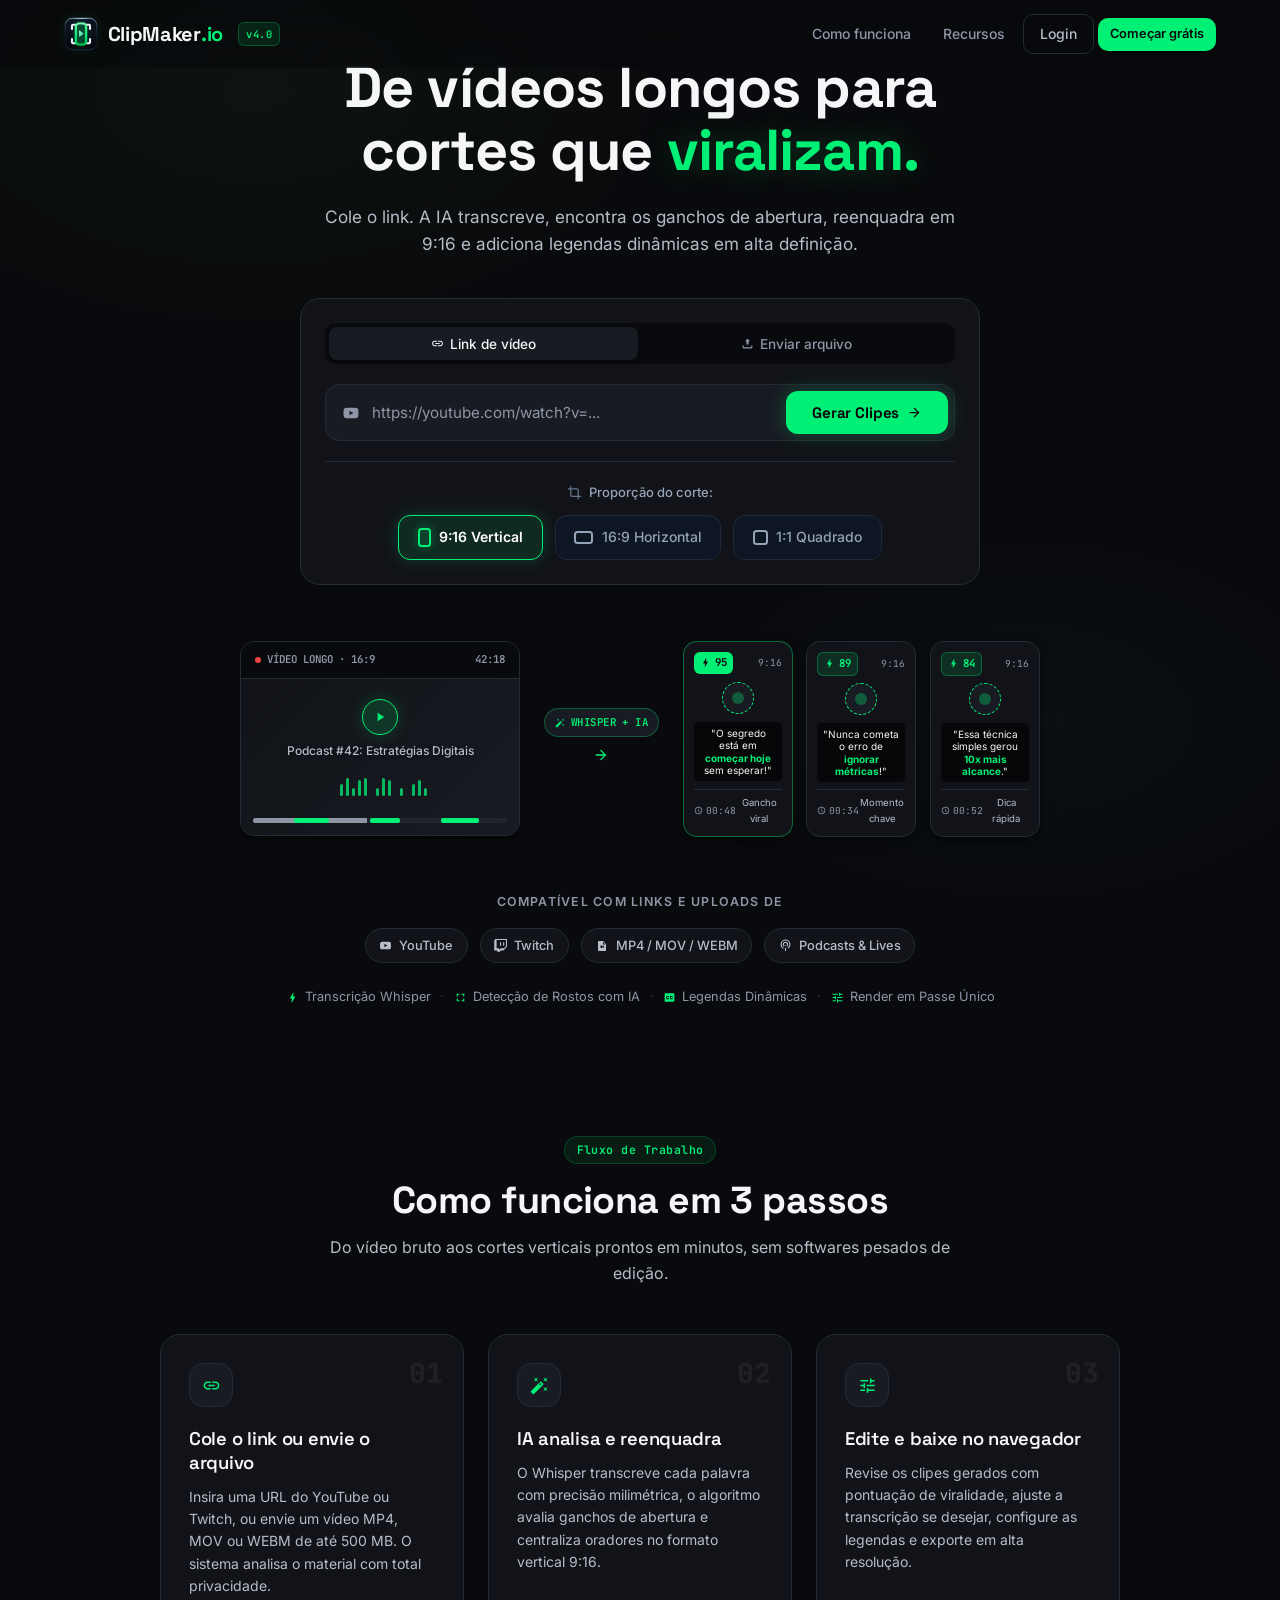
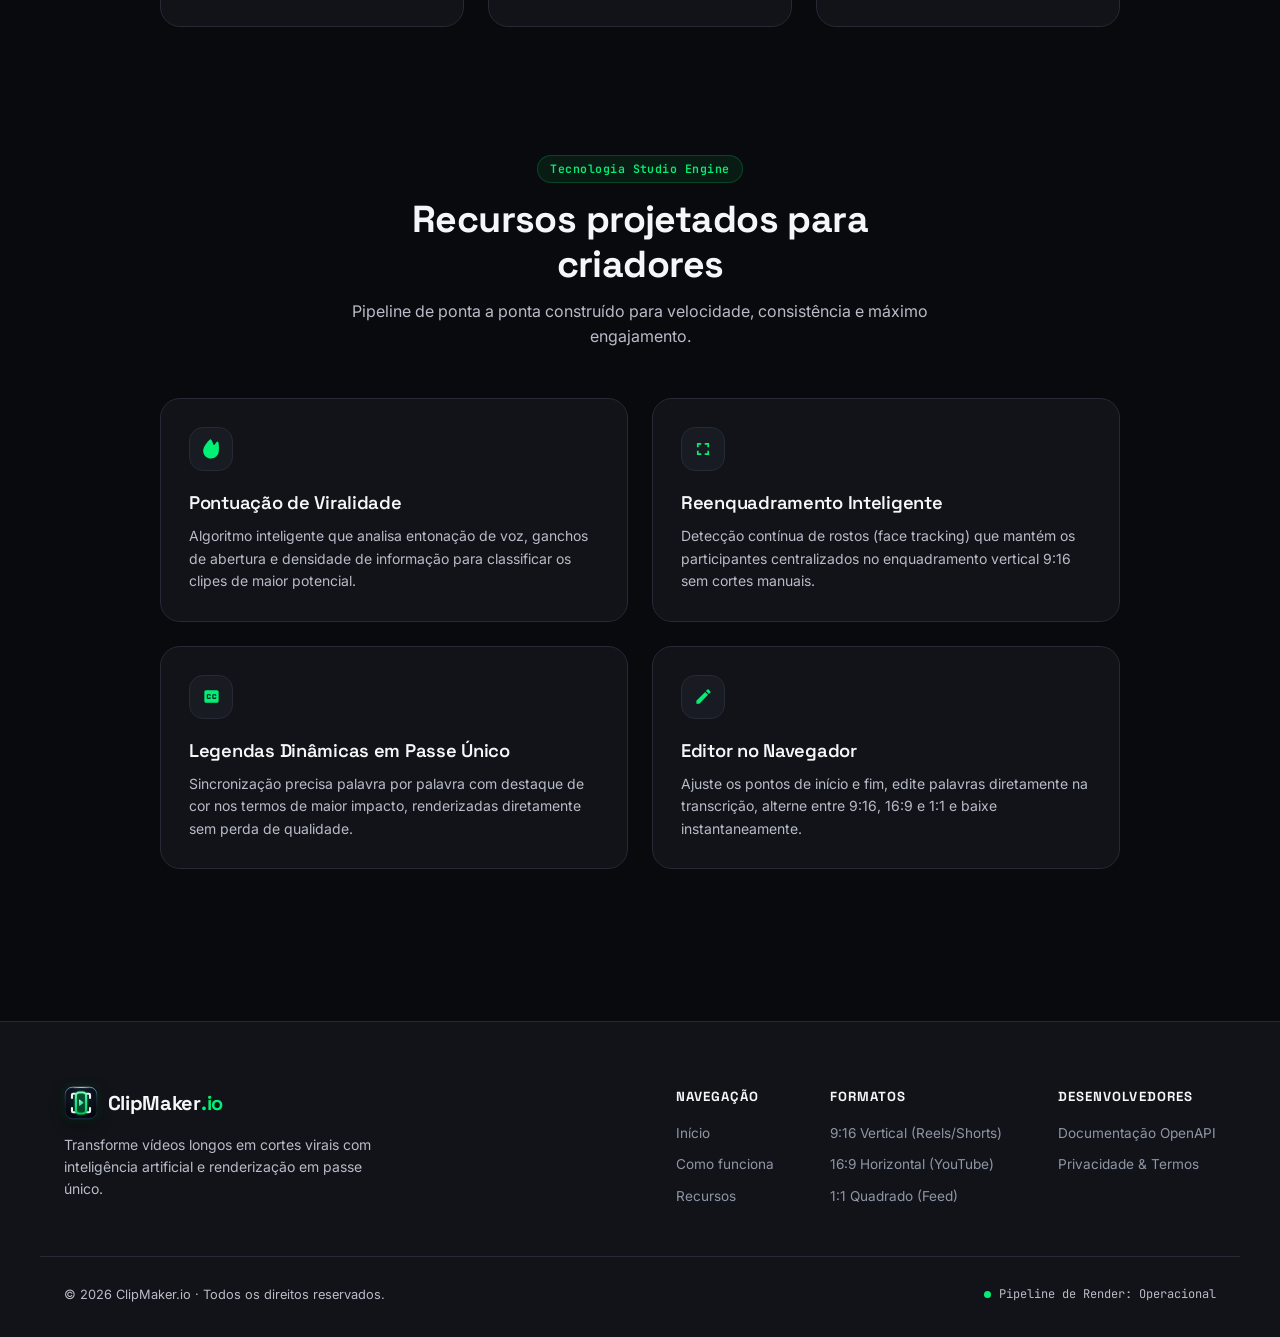
==== commit 7e15060e: "fix(video): corrigir flood 404, adicionar status EXPIRED e retorno 410 Gone" ====
--- a/frontend/index.html
+++ b/frontend/index.html
@@ -28,14 +28,14 @@
     <link href="https://fonts.googleapis.com/css2?family=Inter:wght@400;500;600;700&family=JetBrains+Mono:wght@400;500;600&family=Space+Grotesk:wght@500;600;700&display=swap" rel="stylesheet">
     
     <!-- Icons: Subset vetorial leve local (~3KB, substitui Font Awesome de ~500KB) -->
-    <link rel="stylesheet" href="css/icons.css?v=89f2dc44">
+    <link rel="stylesheet" href="css/icons.css?v=6b2cc45a">
     
     <!-- Stylesheets -->
     <link rel="stylesheet" href="css/tokens.css?v=645ab069">
     <link rel="stylesheet" href="css/reset.css?v=5786c012">
     <link rel="stylesheet" href="css/animations.css?v=fb639fe7">
     <link rel="stylesheet" href="css/layout.css?v=2e9a82ce">
-    <link rel="stylesheet" href="css/components.css?v=88ab0814">
+    <link rel="stylesheet" href="css/components.css?v=aa365725">
     <link rel="stylesheet" href="css/responsive.css?v=60872474">
 </head>
 <body>
@@ -765,8 +765,8 @@
     </footer>
 
     <!-- Scripts com defer e versionamento -->
-    <script src="js/ui.js?v=d1989814" defer></script>
-    <script src="js/app.js?v=4e763766" defer></script>
+    <script src="js/ui.js?v=6c0ff74a" defer></script>
+    <script src="js/app.js?v=8fc422f9" defer></script>
 
 </body>
 </html>
--- a/frontend/css/icons.css
+++ b/frontend/css/icons.css
@@ -196,3 +196,9 @@
   mask-image: url("data:image/svg+xml,%3Csvg xmlns='http://www.w3.org/2000/svg' viewBox='0 0 24 24'%3E%3Cpath fill='%23000' d='M12 2C6.48 2 2 6.48 2 12s4.48 10 10 10 10-4.48 10-10S17.52 2 12 2zm1 15h-2v-6h2v6zm0-8h-2V7h2v2z'/%3E%3C/svg%3E");
 }
 
+.fa-clock-rotate-left, .icon-history {
+  -webkit-mask-image: url("data:image/svg+xml,%3Csvg xmlns='http://www.w3.org/2000/svg' viewBox='0 0 24 24'%3E%3Cpath fill='%23000' d='M13 3a9 9 0 0 0-9 9H1l3.89 3.89.07.14L9 12H6c0-3.87 3.13-7 7-7s7 3.13 7 7-3.13 7-7 7c-1.93 0-3.68-.79-4.94-2.06l-1.42 1.42A8.954 8.954 0 0 0 13 21a9 9 0 0 0 0-18zm-1 5v5l4.28 2.54.72-1.21-3.5-2.08V8H12z'/%3E%3C/svg%3E");
+  mask-image: url("data:image/svg+xml,%3Csvg xmlns='http://www.w3.org/2000/svg' viewBox='0 0 24 24'%3E%3Cpath fill='%23000' d='M13 3a9 9 0 0 0-9 9H1l3.89 3.89.07.14L9 12H6c0-3.87 3.13-7 7-7s7 3.13 7 7-3.13 7-7 7c-1.93 0-3.68-.79-4.94-2.06l-1.42 1.42A8.954 8.954 0 0 0 13 21a9 9 0 0 0 0-18zm-1 5v5l4.28 2.54.72-1.21-3.5-2.08V8H12z'/%3E%3C/svg%3E");
+}
+
+
--- a/frontend/css/components.css
+++ b/frontend/css/components.css
@@ -285,6 +285,42 @@
   box-shadow: 0 0 24px rgba(0, 240, 118, 0.4);
 }
 
+/* Overlay elegante para vídeos temporários expirados (retenção de 24h) */
+.clip-expired-overlay {
+  position: absolute;
+  inset: 0;
+  display: flex;
+  flex-direction: column;
+  align-items: center;
+  justify-content: center;
+  text-align: center;
+  padding: 1.5rem;
+  background: rgba(9, 10, 13, 0.92);
+  backdrop-filter: blur(8px);
+  -webkit-backdrop-filter: blur(8px);
+  color: var(--text-secondary);
+  z-index: 5;
+  pointer-events: none;
+}
+
+.clip-expired-overlay i {
+  font-size: 2.2rem;
+  margin-bottom: 0.75rem;
+  color: var(--text-tertiary);
+}
+
+.clip-expired-overlay span {
+  font-size: 0.875rem;
+  font-weight: 600;
+  color: var(--text-primary);
+}
+
+.clip-expired-overlay small {
+  font-size: 0.75rem;
+  color: var(--text-muted);
+  margin-top: 0.35rem;
+}
+
 /* Clip Badges (overlays) */
 .clip-badges {
   position: absolute;
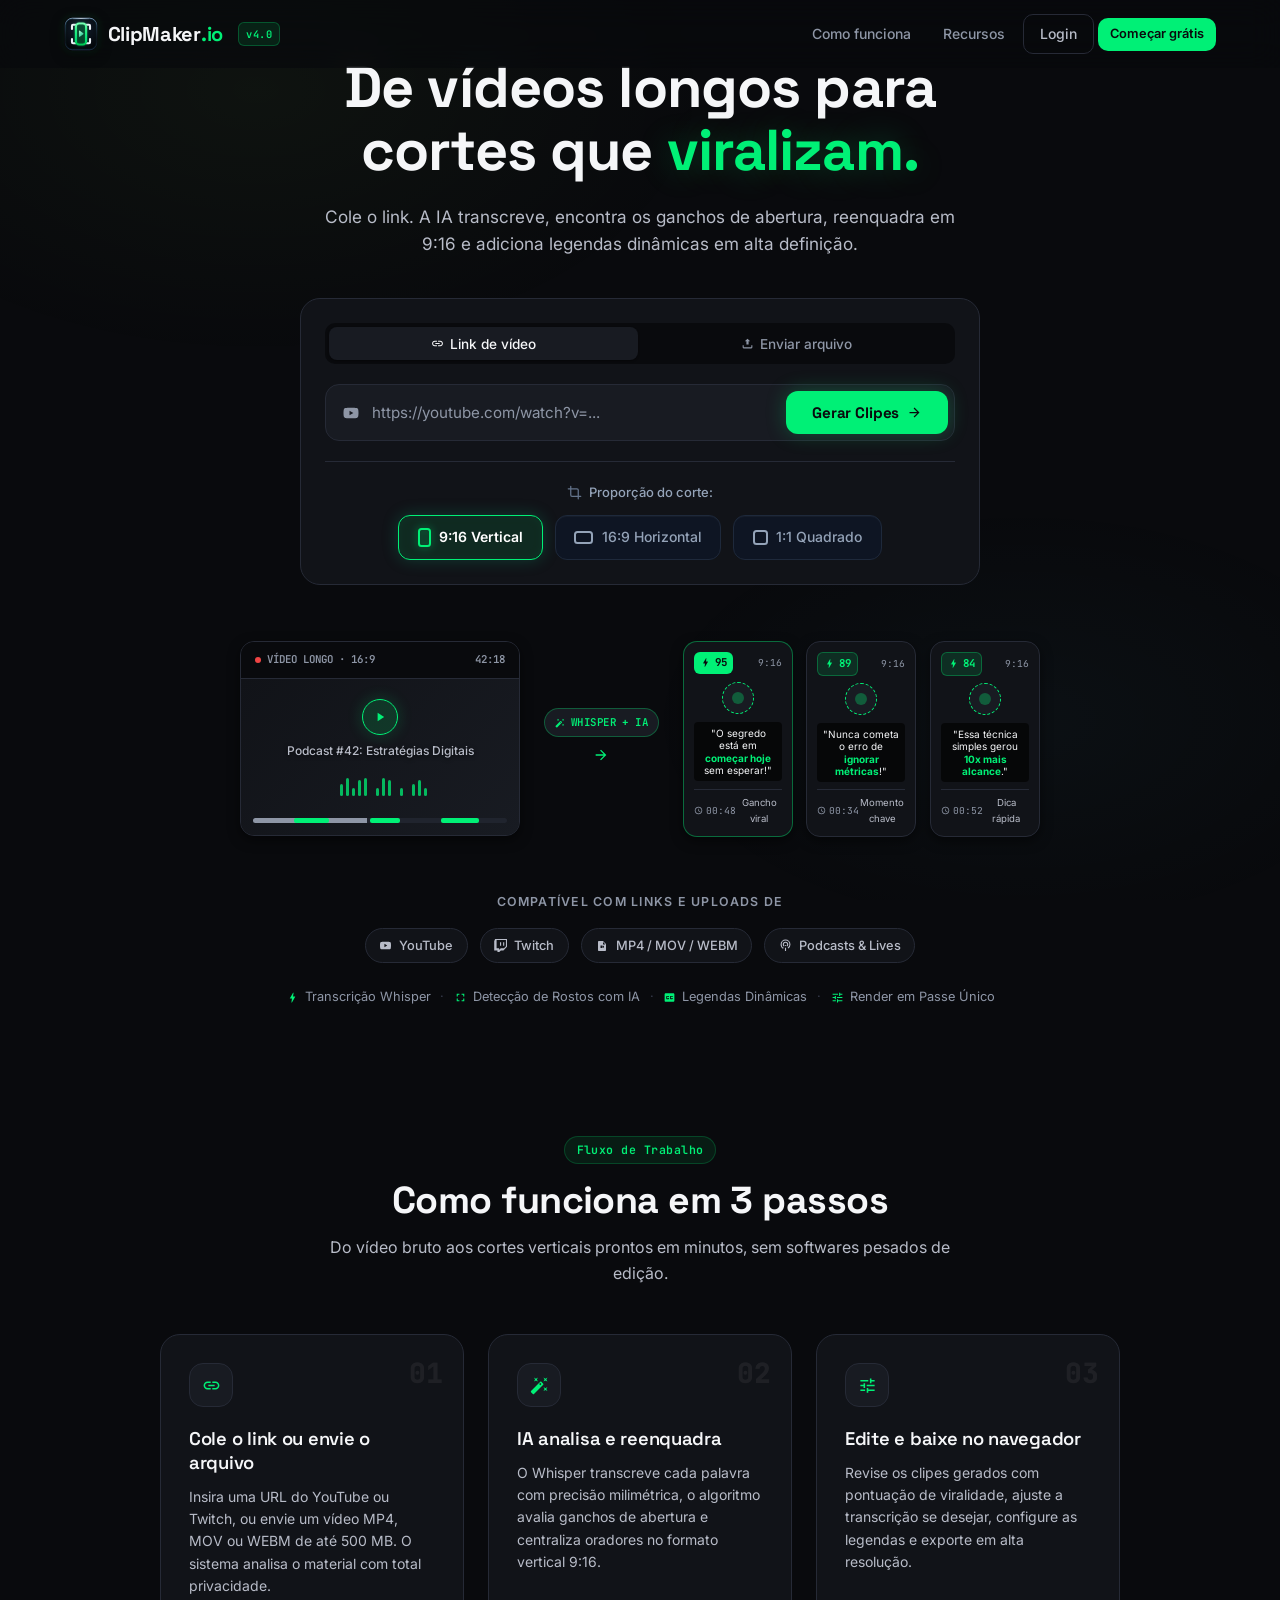
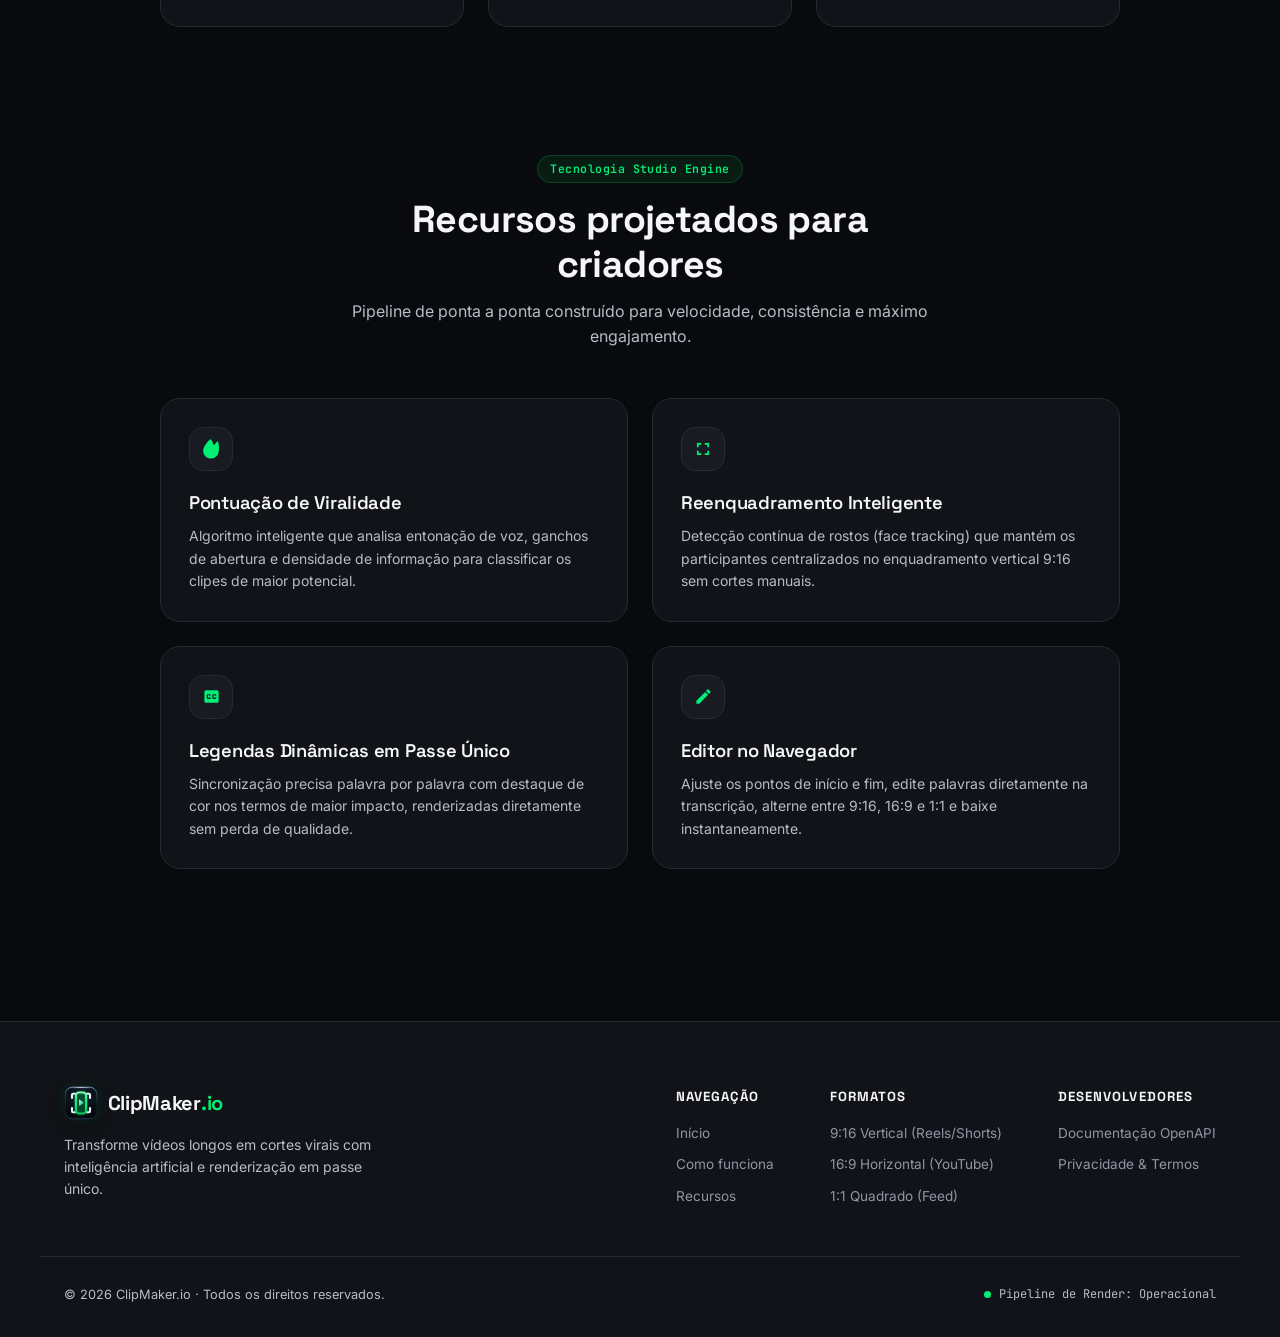
==== commit bba27fb0: "feat(projects): reformular aba Meus Projetos, icones SVG e estorno de creditos" ====
--- a/frontend/index.html
+++ b/frontend/index.html
@@ -28,14 +28,14 @@
     <link href="https://fonts.googleapis.com/css2?family=Inter:wght@400;500;600;700&family=JetBrains+Mono:wght@400;500;600&family=Space+Grotesk:wght@500;600;700&display=swap" rel="stylesheet">
     
     <!-- Icons: Subset vetorial leve local (~3KB, substitui Font Awesome de ~500KB) -->
-    <link rel="stylesheet" href="css/icons.css?v=6b2cc45a">
+    <link rel="stylesheet" href="css/icons.css?v=ce2386c9">
     
     <!-- Stylesheets -->
     <link rel="stylesheet" href="css/tokens.css?v=645ab069">
     <link rel="stylesheet" href="css/reset.css?v=5786c012">
     <link rel="stylesheet" href="css/animations.css?v=fb639fe7">
     <link rel="stylesheet" href="css/layout.css?v=2e9a82ce">
-    <link rel="stylesheet" href="css/components.css?v=aa365725">
+    <link rel="stylesheet" href="css/components.css?v=2d391347">
     <link rel="stylesheet" href="css/responsive.css?v=60872474">
 </head>
 <body>
@@ -642,8 +642,15 @@
                     <div class="projects-modal-toolbar">
                         <div class="projects-search-box">
                             <i class="fa-solid fa-magnifying-glass" aria-hidden="true"></i>
-                            <input type="text" id="projects-filter-input" placeholder="Buscar projeto por título..." class="projects-search-input" aria-label="Filtrar projetos">
-                        </div>
+                            <input type="text" id="projects-filter-input" placeholder="Buscar projeto por título..." class="projects-search-input" aria-label="Filtrar projetos por título">
+                        </div>
+                        <select id="projects-status-filter" class="projects-status-select" aria-label="Filtrar projetos por status">
+                            <option value="ALL">Todos os status</option>
+                            <option value="READY">Concluídos</option>
+                            <option value="PROCESSING">Processando</option>
+                            <option value="FAILED">Falharam</option>
+                            <option value="EXPIRED">Expirados</option>
+                        </select>
                         <button type="button" class="btn-secondary btn-sm" id="btn-refresh-projects" title="Atualizar lista de projetos">
                             <i class="fa-solid fa-arrows-rotate" aria-hidden="true"></i> Atualizar
                         </button>
@@ -766,7 +773,7 @@
 
     <!-- Scripts com defer e versionamento -->
     <script src="js/ui.js?v=6c0ff74a" defer></script>
-    <script src="js/app.js?v=8fc422f9" defer></script>
+    <script src="js/app.js?v=9483d48a" defer></script>
 
 </body>
 </html>
--- a/frontend/css/icons.css
+++ b/frontend/css/icons.css
@@ -201,4 +201,46 @@
   mask-image: url("data:image/svg+xml,%3Csvg xmlns='http://www.w3.org/2000/svg' viewBox='0 0 24 24'%3E%3Cpath fill='%23000' d='M13 3a9 9 0 0 0-9 9H1l3.89 3.89.07.14L9 12H6c0-3.87 3.13-7 7-7s7 3.13 7 7-3.13 7-7 7c-1.93 0-3.68-.79-4.94-2.06l-1.42 1.42A8.954 8.954 0 0 0 13 21a9 9 0 0 0 0-18zm-1 5v5l4.28 2.54.72-1.21-3.5-2.08V8H12z'/%3E%3C/svg%3E");
 }
 
-
+.fa-folder-open, .icon-folder-open {
+  -webkit-mask-image: url("data:image/svg+xml,%3Csvg xmlns='http://www.w3.org/2000/svg' viewBox='0 0 24 24'%3E%3Cpath fill='%23000' d='M20 6h-8l-2-2H4c-1.1 0-2 .9-2 2v12c0 1.1.9 2 2 2h16c1.1 0 2-.9 2-2V8c0-1.1-.9-2-2-2zm-1.06 12H4.06l2.12-7h15.76l-2.12 7z'/%3E%3C/svg%3E");
+  mask-image: url("data:image/svg+xml,%3Csvg xmlns='http://www.w3.org/2000/svg' viewBox='0 0 24 24'%3E%3Cpath fill='%23000' d='M20 6h-8l-2-2H4c-1.1 0-2 .9-2 2v12c0 1.1.9 2 2 2h16c1.1 0 2-.9 2-2V8c0-1.1-.9-2-2-2zm-1.06 12H4.06l2.12-7h15.76l-2.12 7z'/%3E%3C/svg%3E");
+}
+
+.fa-magnifying-glass, .icon-search {
+  -webkit-mask-image: url("data:image/svg+xml,%3Csvg xmlns='http://www.w3.org/2000/svg' viewBox='0 0 24 24'%3E%3Cpath fill='%23000' d='M15.5 14h-.79l-.28-.27A6.471 6.471 0 0 0 16 9.5 6.5 6.5 0 1 0 9.5 16c1.61 0 3.09-.59 4.23-1.57l.27.28v.79l5 4.99L20.49 19l-4.99-5zm-6 0C7.01 14 5 11.99 5 9.5S7.01 5 9.5 5 14 7.01 14 9.5 11.99 14 9.5 14z'/%3E%3C/svg%3E");
+  mask-image: url("data:image/svg+xml,%3Csvg xmlns='http://www.w3.org/2000/svg' viewBox='0 0 24 24'%3E%3Cpath fill='%23000' d='M15.5 14h-.79l-.28-.27A6.471 6.471 0 0 0 16 9.5 6.5 6.5 0 1 0 9.5 16c1.61 0 3.09-.59 4.23-1.57l.27.28v.79l5 4.99L20.49 19l-4.99-5zm-6 0C7.01 14 5 11.99 5 9.5S7.01 5 9.5 5 14 7.01 14 9.5 11.99 14 9.5 14z'/%3E%3C/svg%3E");
+}
+
+.fa-trash-can, .icon-trash {
+  -webkit-mask-image: url("data:image/svg+xml,%3Csvg xmlns='http://www.w3.org/2000/svg' viewBox='0 0 24 24'%3E%3Cpath fill='%23000' d='M6 19c0 1.1.9 2 2 2h8c1.1 0 2-.9 2-2V7H6v12zM19 4h-3.5l-1-1h-5l-1 1H5v2h14V4z'/%3E%3C/svg%3E");
+  mask-image: url("data:image/svg+xml,%3Csvg xmlns='http://www.w3.org/2000/svg' viewBox='0 0 24 24'%3E%3Cpath fill='%23000' d='M6 19c0 1.1.9 2 2 2h8c1.1 0 2-.9 2-2V7H6v12zM19 4h-3.5l-1-1h-5l-1 1H5v2h14V4z'/%3E%3C/svg%3E");
+}
+
+.fa-calendar, .icon-calendar {
+  -webkit-mask-image: url("data:image/svg+xml,%3Csvg xmlns='http://www.w3.org/2000/svg' viewBox='0 0 24 24'%3E%3Cpath fill='%23000' d='M19 3h-1V1h-2v2H8V1H6v2H5c-1.11 0-1.99.9-1.99 2L3 19c0 1.1.89 2 2 2h14c1.1 0 2-.9 2-2V5c0-1.1-.9-2-2-2zm0 16H5V8h14v11zM7 10h5v5H7z'/%3E%3C/svg%3E");
+  mask-image: url("data:image/svg+xml,%3Csvg xmlns='http://www.w3.org/2000/svg' viewBox='0 0 24 24'%3E%3Cpath fill='%23000' d='M19 3h-1V1h-2v2H8V1H6v2H5c-1.11 0-1.99.9-1.99 2L3 19c0 1.1.89 2 2 2h14c1.1 0 2-.9 2-2V5c0-1.1-.9-2-2-2zm0 16H5V8h14v11zM7 10h5v5H7z'/%3E%3C/svg%3E");
+}
+
+.fa-arrow-up-right-from-square, .icon-external-link {
+  -webkit-mask-image: url("data:image/svg+xml,%3Csvg xmlns='http://www.w3.org/2000/svg' viewBox='0 0 24 24'%3E%3Cpath fill='%23000' d='M19 19H5V5h7V3H5a2 2 0 0 0-2 2v14a2 2 0 0 0 2 2h14a2 2 0 0 0 2-2v-7h-2v7zM14 3v2h3.59l-9.83 9.83 1.41 1.41L19 6.41V10h2V3h-7z'/%3E%3C/svg%3E");
+  mask-image: url("data:image/svg+xml,%3Csvg xmlns='http://www.w3.org/2000/svg' viewBox='0 0 24 24'%3E%3Cpath fill='%23000' d='M19 19H5V5h7V3H5a2 2 0 0 0-2 2v14a2 2 0 0 0 2 2h14a2 2 0 0 0 2-2v-7h-2v7zM14 3v2h3.59l-9.83 9.83 1.41 1.41L19 6.41V10h2V3h-7z'/%3E%3C/svg%3E");
+}
+
+.fa-arrows-rotate, .icon-sync {
+  -webkit-mask-image: url("data:image/svg+xml,%3Csvg xmlns='http://www.w3.org/2000/svg' viewBox='0 0 24 24'%3E%3Cpath fill='%23000' d='M12 4V1L8 5l4 4V6c3.31 0 6 2.69 6 6 0 1.01-.25 1.97-.7 2.8l1.46 1.46A7.93 7.93 0 0 0 20 12c0-4.42-3.58-8-8-8zm0 14c-3.31 0-6-2.69-6-6 0-1.01.25-1.97.7-2.8L5.24 7.74A7.93 7.93 0 0 0 4 12c0 4.42 3.58 8 8 8v3l4-4-4-4v3z'/%3E%3C/svg%3E");
+  mask-image: url("data:image/svg+xml,%3Csvg xmlns='http://www.w3.org/2000/svg' viewBox='0 0 24 24'%3E%3Cpath fill='%23000' d='M12 4V1L8 5l4 4V6c3.31 0 6 2.69 6 6 0 1.01-.25 1.97-.7 2.8l1.46 1.46A7.93 7.93 0 0 0 20 12c0-4.42-3.58-8-8-8zm0 14c-3.31 0-6-2.69-6-6 0-1.01.25-1.97.7-2.8L5.24 7.74A7.93 7.93 0 0 0 4 12c0 4.42 3.58 8 8 8v3l4-4-4-4v3z'/%3E%3C/svg%3E");
+}
+
+.fa-coins, .icon-coins {
+  -webkit-mask-image: url("data:image/svg+xml,%3Csvg xmlns='http://www.w3.org/2000/svg' viewBox='0 0 24 24'%3E%3Cpath fill='%23000' d='M12 2C6.48 2 2 4.01 2 6.5s4.48 4.5 10 4.5 10-2.01 10-4.5S17.52 2 12 2zm0 2c4.42 0 8 1.34 8 2.5S16.42 9 12 9 4 7.66 4 6.5 7.58 4 12 4zm-10 7.5v3c0 2.49 4.48 4.5 10 4.5s10-2.01 10-4.5v-3c-2.04 1.52-5.74 2.5-10 2.5s-7.96-.98-10-2.5zm0 6v3c0 2.49 4.48 4.5 10 4.5s10-2.01 10-4.5v-3c-2.04 1.52-5.74 2.5-10 2.5s-7.96-.98-10-2.5z'/%3E%3C/svg%3E");
+  mask-image: url("data:image/svg+xml,%3Csvg xmlns='http://www.w3.org/2000/svg' viewBox='0 0 24 24'%3E%3Cpath fill='%23000' d='M12 2C6.48 2 2 4.01 2 6.5s4.48 4.5 10 4.5 10-2.01 10-4.5S17.52 2 12 2zm0 2c4.42 0 8 1.34 8 2.5S16.42 9 12 9 4 7.66 4 6.5 7.58 4 12 4zm-10 7.5v3c0 2.49 4.48 4.5 10 4.5s10-2.01 10-4.5v-3c-2.04 1.52-5.74 2.5-10 2.5s-7.96-.98-10-2.5zm0 6v3c0 2.49 4.48 4.5 10 4.5s10-2.01 10-4.5v-3c-2.04 1.52-5.74 2.5-10 2.5s-7.96-.98-10-2.5z'/%3E%3C/svg%3E");
+}
+
+.fa-triangle-exclamation, .icon-warning {
+  -webkit-mask-image: url("data:image/svg+xml,%3Csvg xmlns='http://www.w3.org/2000/svg' viewBox='0 0 24 24'%3E%3Cpath fill='%23000' d='M1 21h22L12 2 1 21zm12-3h-2v-2h2v2zm0-4h-2v-4h2v4z'/%3E%3C/svg%3E");
+  mask-image: url("data:image/svg+xml,%3Csvg xmlns='http://www.w3.org/2000/svg' viewBox='0 0 24 24'%3E%3Cpath fill='%23000' d='M1 21h22L12 2 1 21zm12-3h-2v-2h2v2zm0-4h-2v-4h2v4z'/%3E%3C/svg%3E");
+}
+
+
+
+
--- a/frontend/css/components.css
+++ b/frontend/css/components.css
@@ -927,6 +927,7 @@
   letter-spacing: 0.04em;
 }
 
+.project-status-pill.status-ready,
 .project-status-pill.status-completed {
   background: rgba(0, 240, 118, 0.12);
   color: var(--accent-ai);
@@ -935,6 +936,8 @@
 
 .project-status-pill.status-processing,
 .project-status-pill.status-downloading,
+.project-status-pill.status-transcribing,
+.project-status-pill.status-analyzing,
 .project-status-pill.status-rendering {
   background: rgba(59, 130, 246, 0.12);
   color: #60A5FA;
@@ -947,11 +950,98 @@
   border: 1px solid rgba(239, 68, 68, 0.3);
 }
 
+.project-status-pill.status-expired {
+  background: rgba(156, 163, 175, 0.1);
+  color: #9CA3AF;
+  border: 1px solid rgba(156, 163, 175, 0.25);
+}
+
 .project-status-pill.status-pending,
 .project-status-pill.status-draft {
-  background: rgba(255, 255, 255, 0.08);
-  color: var(--text-200);
-  border: 1px solid var(--border-subtle);
+  background: rgba(245, 158, 11, 0.12);
+  color: #FBBF24;
+  border: 1px solid rgba(245, 158, 11, 0.3);
+}
+
+.project-card-thumb {
+  width: 72px;
+  height: 48px;
+  border-radius: var(--radius-sm);
+  background: var(--surface-1);
+  overflow: hidden;
+  display: flex;
+  align-items: center;
+  justify-content: center;
+  flex-shrink: 0;
+  border: 1px solid var(--border-subtle);
+}
+
+.project-card-thumb img {
+  width: 100%;
+  height: 100%;
+  object-fit: cover;
+}
+
+.project-card-thumb-placeholder {
+  color: var(--text-300);
+  font-size: 1.15rem;
+}
+
+.project-failed-reason {
+  font-size: 0.78rem;
+  color: #F87171;
+  background: rgba(239, 68, 68, 0.08);
+  padding: 0.25rem 0.5rem;
+  border-radius: var(--radius-sm);
+  border-left: 3px solid #EF4444;
+  margin-top: 0.25rem;
+  display: flex;
+  align-items: center;
+  gap: 0.35rem;
+  max-width: 100%;
+  word-break: break-word;
+}
+
+.project-expired-notice {
+  font-size: 0.76rem;
+  color: #9CA3AF;
+  display: inline-flex;
+  align-items: center;
+  gap: 0.35rem;
+  background: rgba(156, 163, 175, 0.08);
+  padding: 0.15rem 0.45rem;
+  border-radius: var(--radius-sm);
+}
+
+.projects-status-select {
+  background: var(--surface-2);
+  border: 1px solid var(--border-subtle);
+  color: var(--text-200);
+  border-radius: var(--radius-sm);
+  padding: 0.45rem 0.65rem;
+  font-size: 0.8rem;
+  outline: none;
+  cursor: pointer;
+  font-family: inherit;
+  transition: border-color var(--duration-fast) ease;
+}
+
+.projects-status-select:focus {
+  border-color: var(--accent-ai);
+}
+
+.project-skeleton-card {
+  height: 68px;
+  background: linear-gradient(90deg, var(--surface-2) 25%, var(--surface-3) 50%, var(--surface-2) 75%);
+  background-size: 200% 100%;
+  animation: skeleton-shimmer 1.5s infinite;
+  border-radius: var(--radius-md);
+  border: 1px solid var(--border-subtle);
+}
+
+@keyframes skeleton-shimmer {
+  0% { background-position: 200% 0; }
+  100% { background-position: -200% 0; }
 }
 
 .project-item-actions {
@@ -962,31 +1052,43 @@
 }
 
 .btn-project-open {
-  padding: 0.4rem 0.8rem;
+  padding: 0.45rem 0.85rem;
   border-radius: var(--radius-sm);
   background: var(--accent-ai);
   color: #030712;
-  font-size: 0.8rem;
+  font-size: 0.82rem;
   font-weight: 600;
   border: none;
   cursor: pointer;
   display: inline-flex;
   align-items: center;
   gap: 0.35rem;
-  transition: opacity var(--duration-fast) ease;
+  transition: opacity var(--duration-fast) ease, transform var(--duration-fast) ease;
 }
 
 .btn-project-open:hover {
   opacity: 0.9;
+  transform: translateY(-1px);
+}
+
+.btn-project-open.btn-project-expired {
+  background: var(--surface-3);
+  color: var(--text-200);
+  border: 1px solid var(--border-subtle);
+}
+
+.btn-project-open.btn-project-expired:hover {
+  background: var(--surface-4);
+  color: var(--text-100);
 }
 
 .btn-project-delete {
-  padding: 0.4rem 0.65rem;
+  padding: 0.45rem 0.7rem;
   border-radius: var(--radius-sm);
   background: rgba(239, 68, 68, 0.1);
   color: #F87171;
   border: 1px solid rgba(239, 68, 68, 0.25);
-  font-size: 0.8rem;
+  font-size: 0.82rem;
   cursor: pointer;
   display: inline-flex;
   align-items: center;
@@ -1013,9 +1115,59 @@
 }
 
 .projects-empty-state i {
-  font-size: 2rem;
+  font-size: 2.2rem;
   color: var(--text-300);
 }
 
-
-
+/* Modal acessível de confirmação de exclusão */
+.delete-confirm-overlay {
+  position: fixed;
+  inset: 0;
+  background: rgba(0, 0, 0, 0.8);
+  backdrop-filter: blur(4px);
+  -webkit-backdrop-filter: blur(4px);
+  z-index: 10000;
+  display: flex;
+  align-items: center;
+  justify-content: center;
+  padding: 1.25rem;
+}
+
+.delete-confirm-box {
+  background: var(--surface-1);
+  border: 1px solid var(--border-strong);
+  border-radius: var(--radius-lg);
+  padding: 1.5rem;
+  max-width: 440px;
+  width: 100%;
+  box-shadow: 0 16px 40px rgba(0, 0, 0, 0.6);
+  display: flex;
+  flex-direction: column;
+  gap: 1rem;
+}
+
+.delete-confirm-header {
+  display: flex;
+  align-items: center;
+  gap: 0.6rem;
+  font-size: 1.1rem;
+  font-weight: 700;
+  color: #F87171;
+}
+
+.delete-confirm-body {
+  font-size: 0.88rem;
+  color: var(--text-200);
+  line-height: 1.5;
+}
+
+.delete-confirm-actions {
+  display: flex;
+  justify-content: flex-end;
+  gap: 0.75rem;
+  margin-top: 0.5rem;
+}
+
+
+
+
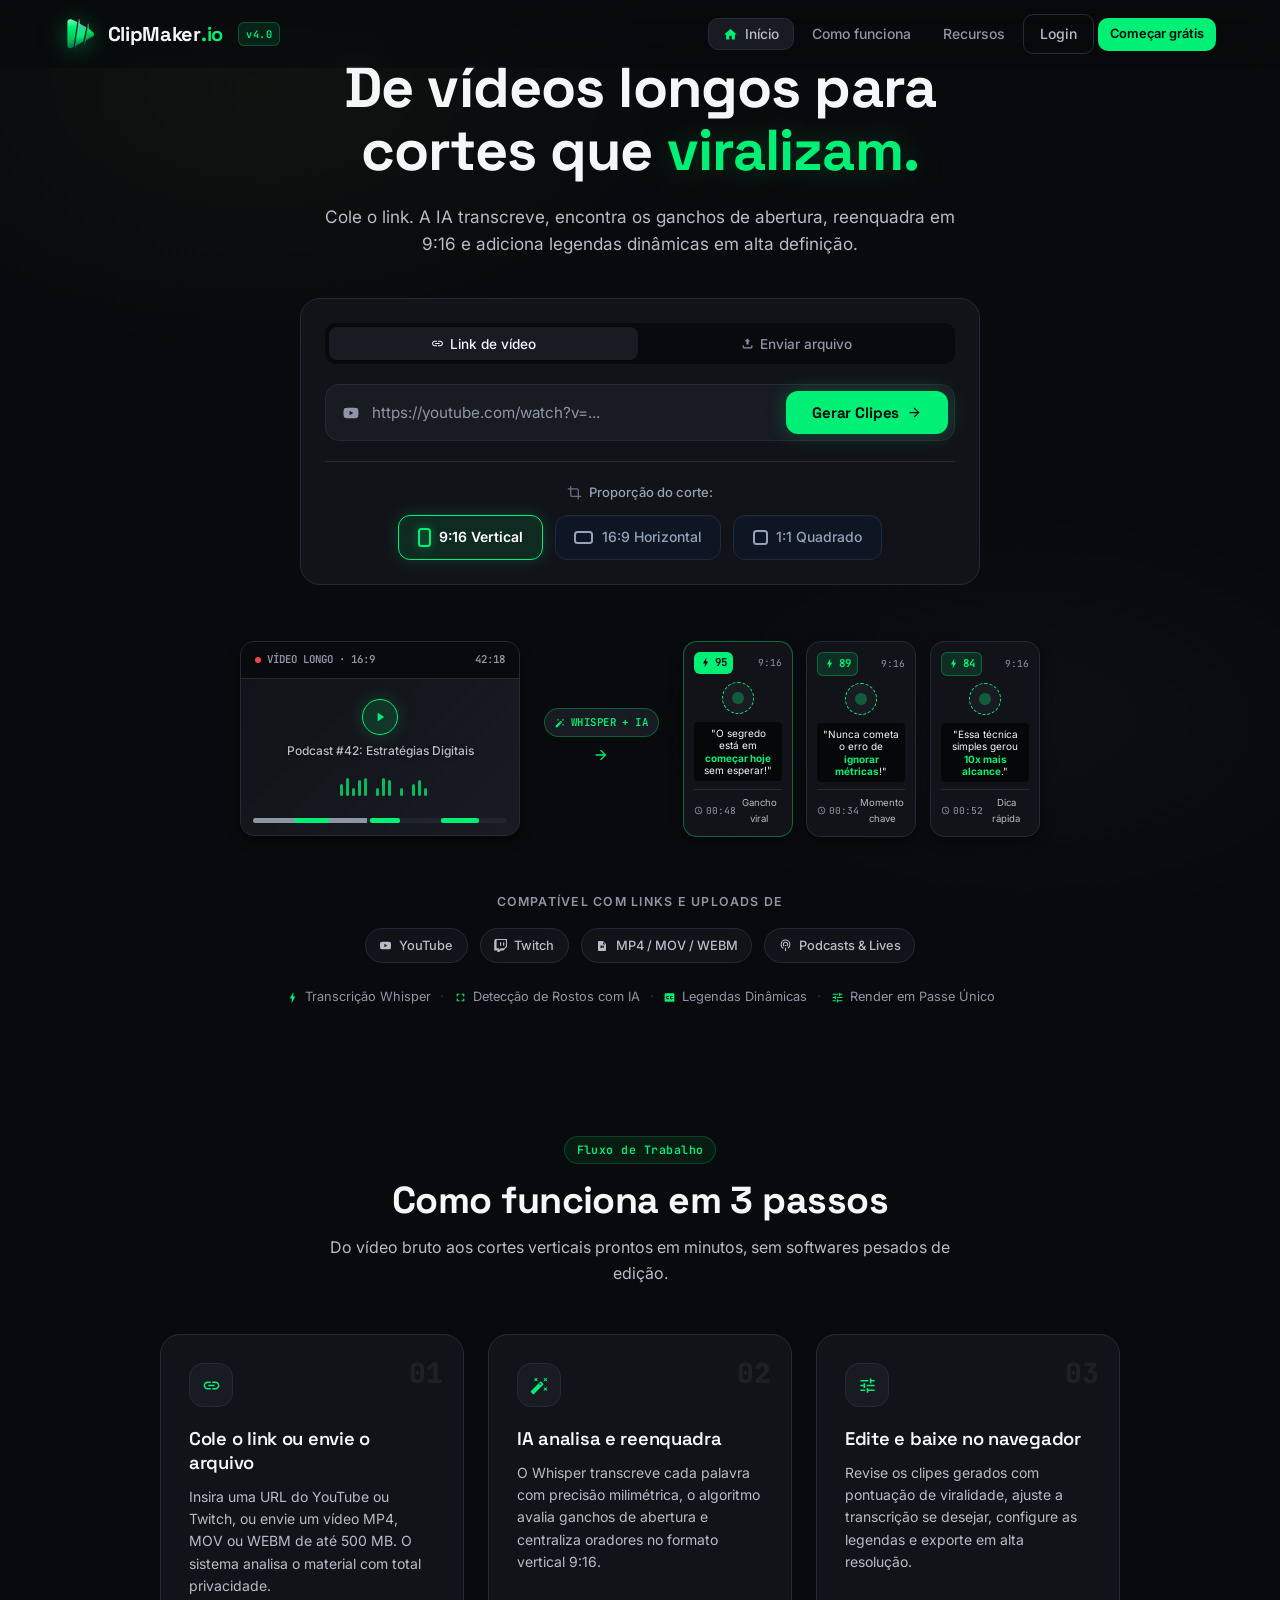
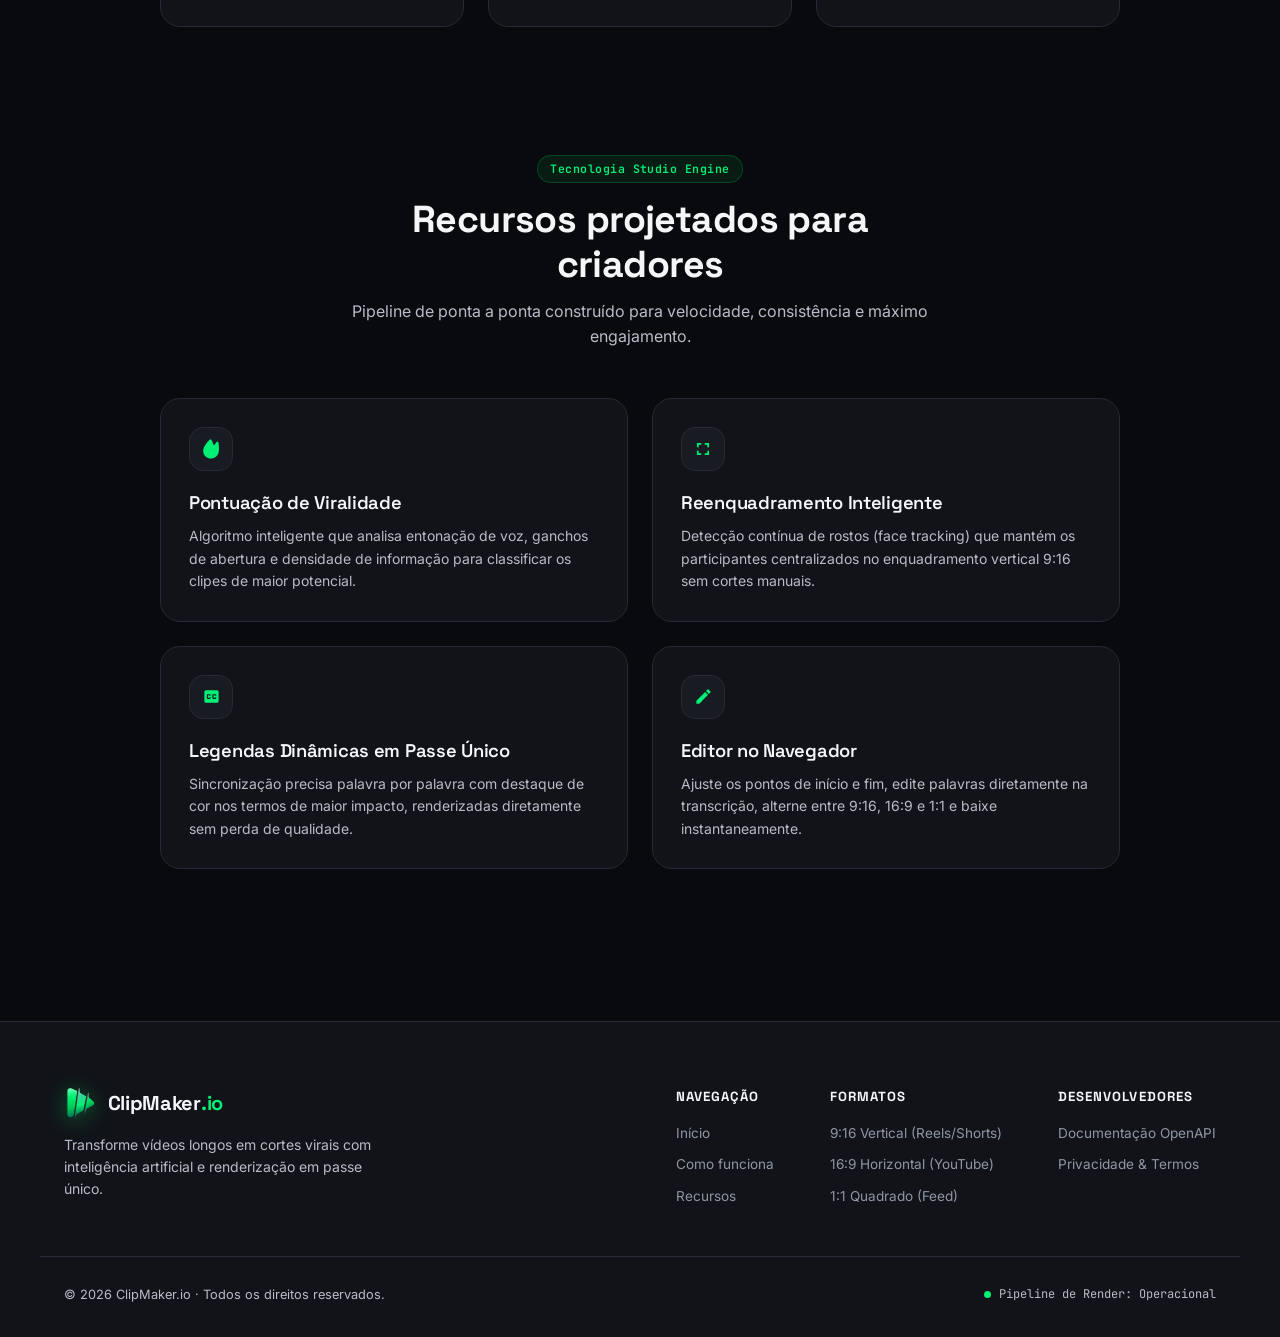
==== commit a527d9ca: "chore: ponto de restauração antes da revisão completa do projeto" ====
--- a/frontend/index.html
+++ b/frontend/index.html
@@ -28,15 +28,15 @@
     <link href="https://fonts.googleapis.com/css2?family=Inter:wght@400;500;600;700&family=JetBrains+Mono:wght@400;500;600&family=Space+Grotesk:wght@500;600;700&display=swap" rel="stylesheet">
     
     <!-- Icons: Subset vetorial leve local (~3KB, substitui Font Awesome de ~500KB) -->
-    <link rel="stylesheet" href="css/icons.css?v=ce2386c9">
+    <link rel="stylesheet" href="css/icons.css?v=ea9e1b6d">
     
     <!-- Stylesheets -->
     <link rel="stylesheet" href="css/tokens.css?v=645ab069">
     <link rel="stylesheet" href="css/reset.css?v=5786c012">
     <link rel="stylesheet" href="css/animations.css?v=fb639fe7">
-    <link rel="stylesheet" href="css/layout.css?v=2e9a82ce">
-    <link rel="stylesheet" href="css/components.css?v=2d391347">
-    <link rel="stylesheet" href="css/responsive.css?v=60872474">
+    <link rel="stylesheet" href="css/layout.css?v=95a33633">
+    <link rel="stylesheet" href="css/components.css?v=cd6d293f">
+    <link rel="stylesheet" href="css/responsive.css?v=824368bb">
 </head>
 <body>
 
@@ -46,68 +46,65 @@
             <a href="#" class="logo" aria-label="ClipMaker.io Página Inicial">
                 <svg class="logo-symbol" width="34" height="34" viewBox="0 0 100 100" fill="none" xmlns="http://www.w3.org/2000/svg" aria-hidden="true">
                     <defs>
-                        <radialGradient id="cmNavBadgeBg" cx="50%" cy="32%" r="68%">
-                            <stop offset="0%" stop-color="#142436"/>
-                            <stop offset="55%" stop-color="#0B131C"/>
-                            <stop offset="100%" stop-color="#04070B"/>
-                        </radialGradient>
-                        <linearGradient id="cmNavBadgeRim" x1="50" y1="3" x2="50" y2="97" gradientUnits="userSpaceOnUse">
-                            <stop offset="0%" stop-color="#B8DCFF" stop-opacity="0.85"/>
-                            <stop offset="25%" stop-color="#4B77A8" stop-opacity="0.55"/>
-                            <stop offset="70%" stop-color="#1C2D40" stop-opacity="0.4"/>
-                            <stop offset="100%" stop-color="#2D4D73" stop-opacity="0.65"/>
+                        <!-- Gradiente Fatia 1 (Esquerda: Verde Menta Claro -> Verde Studio Lime -> Esmeralda) -->
+                        <linearGradient id="cmNavSlice1" x1="16" y1="6" x2="32" y2="88" gradientUnits="userSpaceOnUse">
+                            <stop offset="0%" stop-color="#76FFB4"/>
+                            <stop offset="30%" stop-color="#00F076"/>
+                            <stop offset="70%" stop-color="#00C853"/>
+                            <stop offset="100%" stop-color="#047857"/>
                         </linearGradient>
-                        <linearGradient id="cmNavTopGleam" x1="22" y1="4.5" x2="78" y2="4.5" gradientUnits="userSpaceOnUse">
-                            <stop offset="0%" stop-color="#FFFFFF" stop-opacity="0"/>
-                            <stop offset="30%" stop-color="#D6ECFF" stop-opacity="0.8"/>
-                            <stop offset="50%" stop-color="#FFFFFF" stop-opacity="0.95"/>
-                            <stop offset="70%" stop-color="#D6ECFF" stop-opacity="0.8"/>
-                            <stop offset="100%" stop-color="#FFFFFF" stop-opacity="0"/>
+
+                        <!-- Gradiente Fatia 2 (Centro: Menta Neon -> Studio Lime -> Jade Profundo) -->
+                        <linearGradient id="cmNavSlice2" x1="44" y1="8" x2="55" y2="88" gradientUnits="userSpaceOnUse">
+                            <stop offset="0%" stop-color="#A7F3D0"/>
+                            <stop offset="25%" stop-color="#34D399"/>
+                            <stop offset="60%" stop-color="#00F076"/>
+                            <stop offset="100%" stop-color="#065F46"/>
                         </linearGradient>
-                        <linearGradient id="cmNavLimeStroke" x1="50" y1="18" x2="50" y2="82" gradientUnits="userSpaceOnUse">
-                            <stop offset="0%" stop-color="#76FFB4"/>
-                            <stop offset="30%" stop-color="#2EF287"/>
-                            <stop offset="75%" stop-color="#00E575"/>
-                            <stop offset="100%" stop-color="#00C853"/>
+
+                        <!-- Gradiente Fatia 3 (Ponta: Esmeralda Elétrico -> Studio Lime -> Verde Floresta) -->
+                        <linearGradient id="cmNavSlice3" x1="68" y1="20" x2="88" y2="60" gradientUnits="userSpaceOnUse">
+                            <stop offset="0%" stop-color="#6EE7B7"/>
+                            <stop offset="35%" stop-color="#00F076"/>
+                            <stop offset="75%" stop-color="#00C853"/>
+                            <stop offset="100%" stop-color="#047857"/>
                         </linearGradient>
-                        <linearGradient id="cmNavPlayFill" x1="43" y1="40" x2="58" y2="58" gradientUnits="userSpaceOnUse">
-                            <stop offset="0%" stop-color="#BAF7D0"/>
-                            <stop offset="40%" stop-color="#6EE7B7"/>
-                            <stop offset="100%" stop-color="#10B981"/>
+
+                        <!-- Brilho Neon na Lâmina 2 -->
+                        <linearGradient id="cmNavBlade2" x1="44" y1="7" x2="32" y2="95" gradientUnits="userSpaceOnUse">
+                            <stop offset="0%" stop-color="#FFFFFF" stop-opacity="0.95"/>
+                            <stop offset="30%" stop-color="#A7F3D0" stop-opacity="0.9"/>
+                            <stop offset="70%" stop-color="#00F076" stop-opacity="0.5"/>
+                            <stop offset="100%" stop-color="#047857" stop-opacity="0.15"/>
                         </linearGradient>
-                        <linearGradient id="cmNavInnerGlow" x1="50" y1="5" x2="50" y2="95" gradientUnits="userSpaceOnUse">
-                            <stop offset="0%" stop-color="#38BDF8" stop-opacity="0.4"/>
-                            <stop offset="50%" stop-color="#00F076" stop-opacity="0.05"/>
-                            <stop offset="100%" stop-color="#38BDF8" stop-opacity="0.2"/>
+
+                        <!-- Brilho Neon na Lâmina 3 -->
+                        <linearGradient id="cmNavBlade3" x1="71" y1="21" x2="59" y2="84" gradientUnits="userSpaceOnUse">
+                            <stop offset="0%" stop-color="#FFFFFF" stop-opacity="0.95"/>
+                            <stop offset="30%" stop-color="#A7F3D0" stop-opacity="0.85"/>
+                            <stop offset="70%" stop-color="#00F076" stop-opacity="0.4"/>
+                            <stop offset="100%" stop-color="#047857" stop-opacity="0.1"/>
                         </linearGradient>
-                        <filter id="cmNavNeonAura" x="20" y="8" width="60" height="84" filterUnits="userSpaceOnUse">
-                            <feGaussianBlur stdDeviation="3.2" result="blur"/>
-                            <feFlood flood-color="#00F076" flood-opacity="0.4" result="color"/>
-                            <feComposite in2="blur" operator="in" result="glow"/>
-                            <feMerge>
-                                <feMergeNode in="glow"/>
-                                <feMergeNode in="SourceGraphic"/>
-                            </feMerge>
-                        </filter>
                     </defs>
-                    <rect x="3.5" y="3.5" width="93" height="93" rx="21" fill="url(#cmNavBadgeBg)" stroke="url(#cmNavBadgeRim)" stroke-width="2.2"/>
-                    <rect x="5.5" y="5.5" width="89" height="89" rx="19" fill="none" stroke="url(#cmNavInnerGlow)" stroke-width="1"/>
-                    <path d="M 26 5 Q 50 3.8 74 5" stroke="url(#cmNavTopGleam)" stroke-width="1.8" stroke-linecap="round"/>
-                    <g stroke="#EDF2F7" stroke-width="6.2" stroke-linecap="round" stroke-linejoin="round">
-                        <path d="M 23.5 35 V 26 C 23.5 24.2 24.8 23 26.6 23 H 34.5"/>
-                        <path d="M 65.5 23 H 73.4 C 75.2 23 76.5 24.2 76.5 26 V 35"/>
-                        <path d="M 23.5 65 V 74 C 23.5 75.8 24.8 77 26.6 77 H 34.5"/>
-                        <path d="M 65.5 77 H 73.4 C 75.2 77 76.5 75.8 76.5 74 V 65"/>
-                    </g>
-                    <g filter="url(#cmNavNeonAura)">
-                        <rect x="35" y="19" width="30" height="62" rx="9.5" fill="#02140A" fill-opacity="0.4" stroke="url(#cmNavLimeStroke)" stroke-width="6.2"/>
-                    </g>
-                    <path d="M 44 41.5 C 44 40.2 45.4 39.4 46.5 40.1 L 56.8 47.8 C 57.8 48.5 57.8 49.9 56.8 50.6 L 46.5 58.3 C 45.4 59 44 58.2 44 56.9 Z" fill="url(#cmNavPlayFill)"/>
+
+                    <!-- Fatia 1 (Base Esquerda) -->
+                    <path d="M 18 6.5 C 13 6.5 10 10 10 16 L 10 83 C 10 88.5 13 92 18.5 92 C 22 92 25.5 90 28 87.5 L 38.5 18.5 C 39.5 16 38 14 35.5 13 L 23 7.5 C 21.5 6.8 19.8 6.5 18 6.5 Z" fill="url(#cmNavSlice1)"/>
+
+                    <!-- Fatia 2 (Lâmina Central Dinâmica) -->
+                    <path d="M 44.5 7.5 L 43.5 17 L 33 84 L 32 95 L 37 84 L 56.5 72 L 65.5 30.5 L 46.5 19.5 L 44.5 7.5 Z" fill="url(#cmNavSlice2)"/>
+                    <path d="M 44.5 7.5 L 32 95" stroke="url(#cmNavBlade2)" stroke-width="1.3" stroke-linecap="round"/>
+
+                    <!-- Fatia 3 (Ponta Apex Dinâmica) -->
+                    <path d="M 71.5 21 L 70.5 31 L 61 74 L 59.5 84 L 66.5 68 L 86.5 56.5 C 89.5 54 89.5 48 86.5 45.3 L 72.5 33.5 L 71.5 21 Z" fill="url(#cmNavSlice3)"/>
+                    <path d="M 71.5 21 L 59.5 84" stroke="url(#cmNavBlade3)" stroke-width="1.2" stroke-linecap="round"/>
                 </svg>
                 <span class="logo-text">ClipMaker<span class="logo-dot">.io</span></span>
                 <span class="version-badge">v4.0</span>
             </a>
             <div class="nav-links">
+                <button type="button" class="btn-nav-home" id="btn-nav-home" title="Ir para a tela inicial" aria-label="Ir para a tela inicial">
+                    <i class="fa-solid fa-house" aria-hidden="true"></i> <span>Início</span>
+                </button>
                 <a href="#como-funciona">Como funciona</a>
                 <a href="#recursos">Recursos</a>
                 <span id="nav-credits-badge" class="nav-credits-badge" style="display: none;" title="Saldo de créditos disponíveis para geração de cortes">
@@ -487,18 +484,25 @@
         <!-- ═══════════ RESULTS ═══════════ -->
         <section class="results hidden" id="results-section">
             <div class="results-header">
-                <div class="video-info">
-                    <div class="video-thumbnail">
-                        <i class="fa-solid fa-clapperboard"></i>
-                    </div>
-                    <div>
-                        <h2>Clipes Gerados</h2>
-                        <p class="source-name">source.mp4</p>
-                    </div>
-                </div>
-                <button class="btn-secondary btn-sm" id="btn-new-video">
-                    <i class="fa-solid fa-plus"></i> Novo Vídeo
-                </button>
+                <div class="results-header-left">
+                    <button type="button" class="btn-back-home" id="btn-back-home" title="Voltar para a tela inicial" aria-label="Voltar para a tela inicial">
+                        <i class="fa-solid fa-arrow-left" aria-hidden="true"></i> <span>Voltar ao Início</span>
+                    </button>
+                    <div class="video-info">
+                        <div class="video-thumbnail">
+                            <i class="fa-solid fa-clapperboard" aria-hidden="true"></i>
+                        </div>
+                        <div>
+                            <h2>Clipes Gerados</h2>
+                            <p class="source-name">source.mp4</p>
+                        </div>
+                    </div>
+                </div>
+                <div class="results-header-actions">
+                    <button type="button" class="btn-secondary btn-sm" id="btn-new-video" title="Criar novos clipes a partir de outro vídeo">
+                        <i class="fa-solid fa-plus" aria-hidden="true"></i> Novo Vídeo
+                    </button>
+                </div>
             </div>
 
             <div class="clips-grid" id="clips-container">
@@ -664,6 +668,12 @@
             </div>
         </div>
 
+        <!-- Botão Flutuante Voltar ao Início (ativo fora da tela inicial) -->
+        <button type="button" class="btn-floating-home hidden" id="btn-floating-home" title="Voltar para a tela inicial" aria-label="Voltar para a tela inicial">
+            <i class="fa-solid fa-house" aria-hidden="true"></i>
+            <span>Voltar ao Início</span>
+        </button>
+
         <!-- ═══════════ TOAST CONTAINER ═══════════ -->
         <div id="toast-container" aria-live="polite" aria-atomic="true"></div>
 
@@ -676,63 +686,57 @@
                 <a href="#" class="logo" aria-label="ClipMaker.io Início">
                     <svg class="logo-symbol" width="30" height="30" viewBox="0 0 100 100" fill="none" xmlns="http://www.w3.org/2000/svg" aria-hidden="true">
                         <defs>
-                            <radialGradient id="cmFootBadgeBg" cx="50%" cy="32%" r="68%">
-                                <stop offset="0%" stop-color="#142436"/>
-                                <stop offset="55%" stop-color="#0B131C"/>
-                                <stop offset="100%" stop-color="#04070B"/>
-                            </radialGradient>
-                            <linearGradient id="cmFootBadgeRim" x1="50" y1="3" x2="50" y2="97" gradientUnits="userSpaceOnUse">
-                                <stop offset="0%" stop-color="#B8DCFF" stop-opacity="0.85"/>
-                                <stop offset="25%" stop-color="#4B77A8" stop-opacity="0.55"/>
-                                <stop offset="70%" stop-color="#1C2D40" stop-opacity="0.4"/>
-                                <stop offset="100%" stop-color="#2D4D73" stop-opacity="0.65"/>
+                            <!-- Gradiente Fatia 1 (Esquerda: Verde Menta Claro -> Verde Studio Lime -> Esmeralda) -->
+                            <linearGradient id="cmFootSlice1" x1="16" y1="6" x2="32" y2="88" gradientUnits="userSpaceOnUse">
+                                <stop offset="0%" stop-color="#76FFB4"/>
+                                <stop offset="30%" stop-color="#00F076"/>
+                                <stop offset="70%" stop-color="#00C853"/>
+                                <stop offset="100%" stop-color="#047857"/>
                             </linearGradient>
-                            <linearGradient id="cmFootTopGleam" x1="22" y1="4.5" x2="78" y2="4.5" gradientUnits="userSpaceOnUse">
-                                <stop offset="0%" stop-color="#FFFFFF" stop-opacity="0"/>
-                                <stop offset="30%" stop-color="#D6ECFF" stop-opacity="0.8"/>
-                                <stop offset="50%" stop-color="#FFFFFF" stop-opacity="0.95"/>
-                                <stop offset="70%" stop-color="#D6ECFF" stop-opacity="0.8"/>
-                                <stop offset="100%" stop-color="#FFFFFF" stop-opacity="0"/>
+
+                            <!-- Gradiente Fatia 2 (Centro: Menta Neon -> Studio Lime -> Jade Profundo) -->
+                            <linearGradient id="cmFootSlice2" x1="44" y1="8" x2="55" y2="88" gradientUnits="userSpaceOnUse">
+                                <stop offset="0%" stop-color="#A7F3D0"/>
+                                <stop offset="25%" stop-color="#34D399"/>
+                                <stop offset="60%" stop-color="#00F076"/>
+                                <stop offset="100%" stop-color="#065F46"/>
                             </linearGradient>
-                            <linearGradient id="cmFootLimeStroke" x1="50" y1="18" x2="50" y2="82" gradientUnits="userSpaceOnUse">
-                                <stop offset="0%" stop-color="#76FFB4"/>
-                                <stop offset="30%" stop-color="#2EF287"/>
-                                <stop offset="75%" stop-color="#00E575"/>
-                                <stop offset="100%" stop-color="#00C853"/>
+
+                            <!-- Gradiente Fatia 3 (Ponta: Esmeralda Elétrico -> Studio Lime -> Verde Floresta) -->
+                            <linearGradient id="cmFootSlice3" x1="68" y1="20" x2="88" y2="60" gradientUnits="userSpaceOnUse">
+                                <stop offset="0%" stop-color="#6EE7B7"/>
+                                <stop offset="35%" stop-color="#00F076"/>
+                                <stop offset="75%" stop-color="#00C853"/>
+                                <stop offset="100%" stop-color="#047857"/>
                             </linearGradient>
-                            <linearGradient id="cmFootPlayFill" x1="43" y1="40" x2="58" y2="58" gradientUnits="userSpaceOnUse">
-                                <stop offset="0%" stop-color="#BAF7D0"/>
-                                <stop offset="40%" stop-color="#6EE7B7"/>
-                                <stop offset="100%" stop-color="#10B981"/>
+
+                            <!-- Brilho Neon na Lâmina 2 -->
+                            <linearGradient id="cmFootBlade2" x1="44" y1="7" x2="32" y2="95" gradientUnits="userSpaceOnUse">
+                                <stop offset="0%" stop-color="#FFFFFF" stop-opacity="0.95"/>
+                                <stop offset="30%" stop-color="#A7F3D0" stop-opacity="0.9"/>
+                                <stop offset="70%" stop-color="#00F076" stop-opacity="0.5"/>
+                                <stop offset="100%" stop-color="#047857" stop-opacity="0.15"/>
                             </linearGradient>
-                            <linearGradient id="cmFootInnerGlow" x1="50" y1="5" x2="50" y2="95" gradientUnits="userSpaceOnUse">
-                                <stop offset="0%" stop-color="#38BDF8" stop-opacity="0.4"/>
-                                <stop offset="50%" stop-color="#00F076" stop-opacity="0.05"/>
-                                <stop offset="100%" stop-color="#38BDF8" stop-opacity="0.2"/>
+
+                            <!-- Brilho Neon na Lâmina 3 -->
+                            <linearGradient id="cmFootBlade3" x1="71" y1="21" x2="59" y2="84" gradientUnits="userSpaceOnUse">
+                                <stop offset="0%" stop-color="#FFFFFF" stop-opacity="0.95"/>
+                                <stop offset="30%" stop-color="#A7F3D0" stop-opacity="0.85"/>
+                                <stop offset="70%" stop-color="#00F076" stop-opacity="0.4"/>
+                                <stop offset="100%" stop-color="#047857" stop-opacity="0.1"/>
                             </linearGradient>
-                            <filter id="cmFootNeonAura" x="20" y="8" width="60" height="84" filterUnits="userSpaceOnUse">
-                                <feGaussianBlur stdDeviation="3.2" result="blur"/>
-                                <feFlood flood-color="#00F076" flood-opacity="0.4" result="color"/>
-                                <feComposite in2="blur" operator="in" result="glow"/>
-                                <feMerge>
-                                    <feMergeNode in="glow"/>
-                                    <feMergeNode in="SourceGraphic"/>
-                                </feMerge>
-                            </filter>
                         </defs>
-                        <rect x="3.5" y="3.5" width="93" height="93" rx="21" fill="url(#cmFootBadgeBg)" stroke="url(#cmFootBadgeRim)" stroke-width="2.2"/>
-                        <rect x="5.5" y="5.5" width="89" height="89" rx="19" fill="none" stroke="url(#cmFootInnerGlow)" stroke-width="1"/>
-                        <path d="M 26 5 Q 50 3.8 74 5" stroke="url(#cmFootTopGleam)" stroke-width="1.8" stroke-linecap="round"/>
-                        <g stroke="#EDF2F7" stroke-width="6.2" stroke-linecap="round" stroke-linejoin="round">
-                            <path d="M 23.5 35 V 26 C 23.5 24.2 24.8 23 26.6 23 H 34.5"/>
-                            <path d="M 65.5 23 H 73.4 C 75.2 23 76.5 24.2 76.5 26 V 35"/>
-                            <path d="M 23.5 65 V 74 C 23.5 75.8 24.8 77 26.6 77 H 34.5"/>
-                            <path d="M 65.5 77 H 73.4 C 75.2 77 76.5 75.8 76.5 74 V 65"/>
-                        </g>
-                        <g filter="url(#cmFootNeonAura)">
-                            <rect x="35" y="19" width="30" height="62" rx="9.5" fill="#02140A" fill-opacity="0.4" stroke="url(#cmFootLimeStroke)" stroke-width="6.2"/>
-                        </g>
-                        <path d="M 44 41.5 C 44 40.2 45.4 39.4 46.5 40.1 L 56.8 47.8 C 57.8 48.5 57.8 49.9 56.8 50.6 L 46.5 58.3 C 45.4 59 44 58.2 44 56.9 Z" fill="url(#cmFootPlayFill)"/>
+
+                        <!-- Fatia 1 (Base Esquerda) -->
+                        <path d="M 18 6.5 C 13 6.5 10 10 10 16 L 10 83 C 10 88.5 13 92 18.5 92 C 22 92 25.5 90 28 87.5 L 38.5 18.5 C 39.5 16 38 14 35.5 13 L 23 7.5 C 21.5 6.8 19.8 6.5 18 6.5 Z" fill="url(#cmFootSlice1)"/>
+
+                        <!-- Fatia 2 (Lâmina Central Dinâmica) -->
+                        <path d="M 44.5 7.5 L 43.5 17 L 33 84 L 32 95 L 37 84 L 56.5 72 L 65.5 30.5 L 46.5 19.5 L 44.5 7.5 Z" fill="url(#cmFootSlice2)"/>
+                        <path d="M 44.5 7.5 L 32 95" stroke="url(#cmFootBlade2)" stroke-width="1.3" stroke-linecap="round"/>
+
+                        <!-- Fatia 3 (Ponta Apex Dinâmica) -->
+                        <path d="M 71.5 21 L 70.5 31 L 61 74 L 59.5 84 L 66.5 68 L 86.5 56.5 C 89.5 54 89.5 48 86.5 45.3 L 72.5 33.5 L 71.5 21 Z" fill="url(#cmFootSlice3)"/>
+                        <path d="M 71.5 21 L 59.5 84" stroke="url(#cmFootBlade3)" stroke-width="1.2" stroke-linecap="round"/>
                     </svg>
                     <span class="logo-text">ClipMaker<span class="logo-dot">.io</span></span>
                 </a>
@@ -773,7 +777,7 @@
 
     <!-- Scripts com defer e versionamento -->
     <script src="js/ui.js?v=6c0ff74a" defer></script>
-    <script src="js/app.js?v=9483d48a" defer></script>
+    <script src="js/app.js?v=566ff242" defer></script>
 
 </body>
 </html>
--- a/frontend/css/icons.css
+++ b/frontend/css/icons.css
@@ -241,6 +241,17 @@
   mask-image: url("data:image/svg+xml,%3Csvg xmlns='http://www.w3.org/2000/svg' viewBox='0 0 24 24'%3E%3Cpath fill='%23000' d='M1 21h22L12 2 1 21zm12-3h-2v-2h2v2zm0-4h-2v-4h2v4z'/%3E%3C/svg%3E");
 }
 
-
-
-
+.fa-house, .fa-home, .icon-home {
+  -webkit-mask-image: url("data:image/svg+xml,%3Csvg xmlns='http://www.w3.org/2000/svg' viewBox='0 0 24 24'%3E%3Cpath fill='%23000' d='M10 20v-6h4v6h5v-8h3L12 3 2 12h3v8z'/%3E%3C/svg%3E");
+  mask-image: url("data:image/svg+xml,%3Csvg xmlns='http://www.w3.org/2000/svg' viewBox='0 0 24 24'%3E%3Cpath fill='%23000' d='M10 20v-6h4v6h5v-8h3L12 3 2 12h3v8z'/%3E%3C/svg%3E");
+}
+
+.fa-arrow-left, .icon-arrow-left {
+  -webkit-mask-image: url("data:image/svg+xml,%3Csvg xmlns='http://www.w3.org/2000/svg' viewBox='0 0 24 24'%3E%3Cpath fill='%23000' d='M20 11H7.83l5.59-5.59L12 4l-8 8 8 8 1.41-1.41L7.83 13H20v-2z'/%3E%3C/svg%3E");
+  mask-image: url("data:image/svg+xml,%3Csvg xmlns='http://www.w3.org/2000/svg' viewBox='0 0 24 24'%3E%3Cpath fill='%23000' d='M20 11H7.83l5.59-5.59L12 4l-8 8 8 8 1.41-1.41L7.83 13H20v-2z'/%3E%3C/svg%3E");
+}
+
+
+
+
+
--- a/frontend/css/layout.css
+++ b/frontend/css/layout.css
@@ -70,14 +70,13 @@
   width: 34px;
   height: 34px;
   flex-shrink: 0;
-  border-radius: 8px;
-  box-shadow: 0 4px 14px rgba(0, 0, 0, 0.4), 0 0 10px rgba(0, 240, 118, 0.12);
-  transition: transform var(--duration-fast) var(--ease-out-expo), box-shadow var(--duration-fast) ease;
+  filter: drop-shadow(0 2px 10px rgba(0, 240, 118, 0.28)) drop-shadow(0 4px 16px rgba(0, 240, 118, 0.15));
+  transition: transform var(--duration-fast) var(--ease-out-expo), filter var(--duration-fast) ease;
 }
 
 .logo:hover .logo-symbol {
-  transform: scale(1.06);
-  box-shadow: 0 6px 18px rgba(0, 0, 0, 0.5), 0 0 16px rgba(0, 240, 118, 0.28);
+  transform: scale(1.08);
+  filter: drop-shadow(0 3px 14px rgba(0, 240, 118, 0.5)) drop-shadow(0 6px 22px rgba(0, 240, 118, 0.3));
 }
 
 .logo-text {
@@ -1292,6 +1291,86 @@
   margin-bottom: 2rem;
   padding-bottom: 1.5rem;
   border-bottom: 1px solid var(--border-subtle);
+  gap: 1.25rem;
+  flex-wrap: wrap;
+}
+
+.results-header-left {
+  display: flex;
+  align-items: center;
+  gap: 1.25rem;
+  flex-wrap: wrap;
+}
+
+.results-header-actions {
+  display: flex;
+  align-items: center;
+  gap: 0.75rem;
+}
+
+.btn-back-home {
+  display: inline-flex;
+  align-items: center;
+  gap: 0.5rem;
+  padding: 0.55rem 1.1rem;
+  border-radius: var(--radius-md);
+  background: var(--surface-2);
+  border: 1px solid var(--border-subtle);
+  color: var(--text-100);
+  font-size: 0.88rem;
+  font-weight: 600;
+  cursor: pointer;
+  font-family: inherit;
+  transition: all var(--duration-fast) ease;
+}
+
+.btn-back-home:hover {
+  background: var(--surface-3);
+  border-color: var(--accent-ai);
+  color: var(--accent-ai);
+  box-shadow: 0 0 14px rgba(0, 240, 118, 0.18);
+  transform: translateX(-2px);
+}
+
+.btn-back-home i {
+  color: var(--accent-ai);
+}
+
+.btn-floating-home {
+  position: fixed;
+  bottom: 2rem;
+  left: 2rem;
+  z-index: 95;
+  display: inline-flex;
+  align-items: center;
+  gap: 0.6rem;
+  padding: 0.75rem 1.35rem;
+  border-radius: var(--radius-full);
+  background: rgba(17, 19, 24, 0.94);
+  backdrop-filter: blur(12px);
+  -webkit-backdrop-filter: blur(12px);
+  border: 1px solid rgba(0, 240, 118, 0.4);
+  color: var(--text-100);
+  font-size: 0.9rem;
+  font-weight: 600;
+  cursor: pointer;
+  box-shadow: 0 8px 24px rgba(0, 0, 0, 0.45), 0 0 16px rgba(0, 240, 118, 0.2);
+  transition: all var(--duration-fast) ease;
+  font-family: inherit;
+  animation: fadeIn 0.3s ease-out;
+}
+
+.btn-floating-home:hover {
+  background: var(--surface-2);
+  border-color: var(--accent-ai);
+  color: var(--accent-ai);
+  box-shadow: 0 10px 30px rgba(0, 0, 0, 0.55), 0 0 24px rgba(0, 240, 118, 0.32);
+  transform: translateY(-2px);
+}
+
+.btn-floating-home i {
+  color: var(--accent-ai);
+  font-size: 1.05rem;
 }
 
 .video-info {
--- a/frontend/css/components.css
+++ b/frontend/css/components.css
@@ -776,6 +776,34 @@
   color: #F59E0B;
 }
 
+.btn-nav-home {
+  display: inline-flex;
+  align-items: center;
+  gap: 0.45rem;
+  padding: 0.42rem 0.85rem;
+  border-radius: var(--radius-md);
+  background: var(--surface-2);
+  border: 1px solid var(--border-subtle);
+  color: var(--text-200);
+  font-size: 0.86rem;
+  font-weight: 500;
+  cursor: pointer;
+  font-family: inherit;
+  transition: all var(--duration-fast) ease;
+}
+
+.btn-nav-home:hover {
+  background: var(--surface-3);
+  border-color: var(--accent-ai);
+  color: var(--accent-ai);
+  box-shadow: 0 0 12px rgba(0, 240, 118, 0.15);
+}
+
+.btn-nav-home i {
+  color: var(--accent-ai);
+  font-size: 0.95rem;
+}
+
 .btn-projects-nav {
   display: inline-flex;
   align-items: center;
--- a/frontend/css/responsive.css
+++ b/frontend/css/responsive.css
@@ -100,8 +100,25 @@
 
   .results-header {
     flex-direction: column;
-    gap: 1rem;
-    align-items: flex-start;
+    gap: 1.25rem;
+    align-items: stretch;
+  }
+
+  .results-header-left {
+    width: 100%;
+    justify-content: space-between;
+  }
+
+  .results-header-actions {
+    width: 100%;
+    justify-content: flex-start;
+  }
+
+  .btn-floating-home {
+    bottom: 1.25rem;
+    left: 1rem;
+    padding: 0.6rem 1rem;
+    font-size: 0.84rem;
   }
 }
 
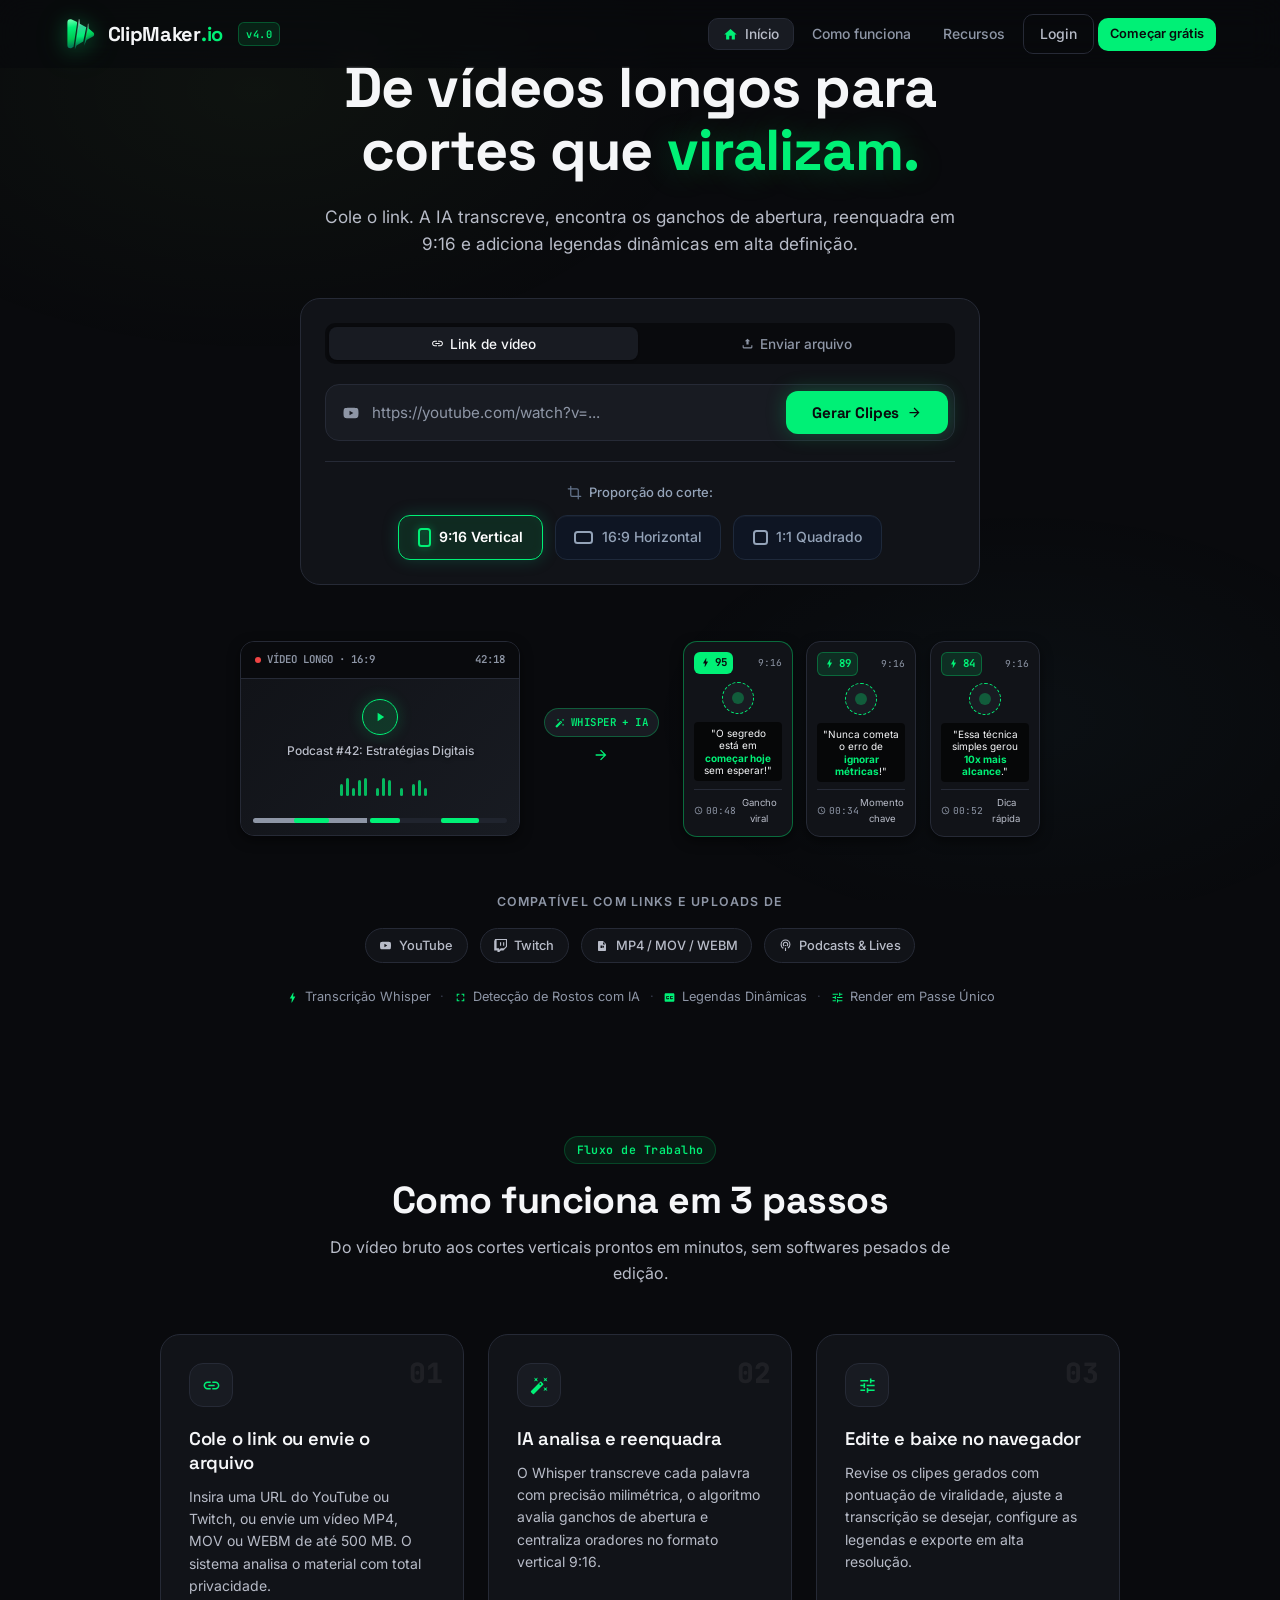
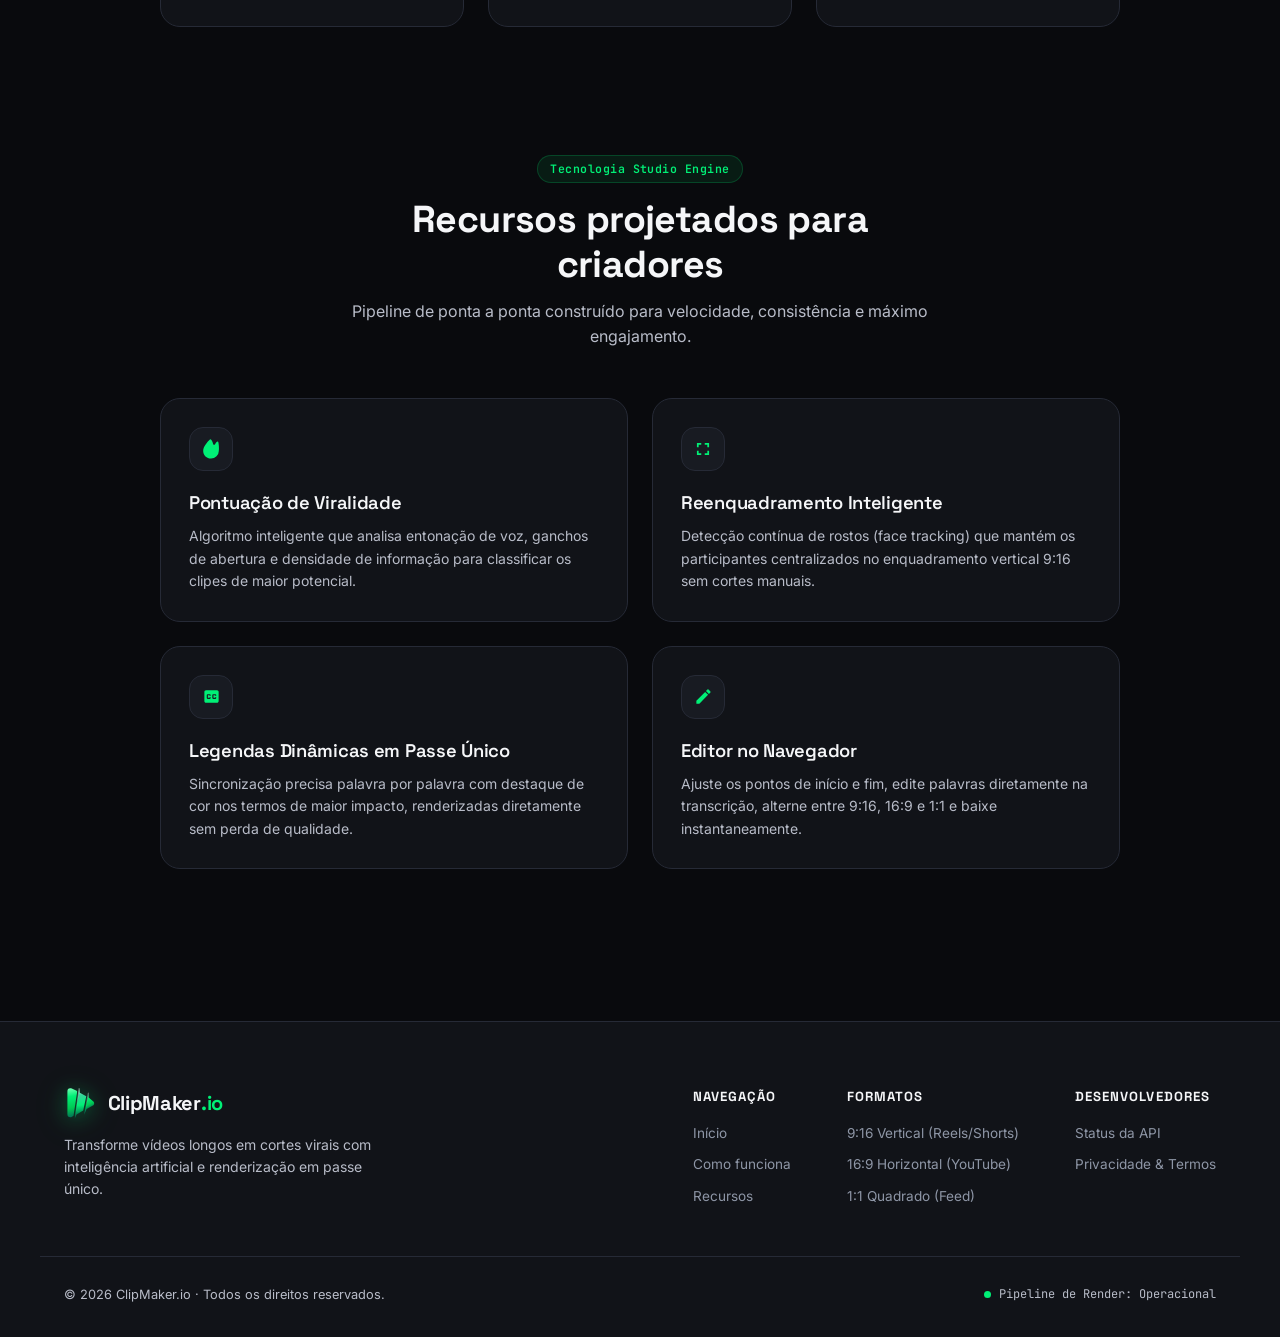
==== commit 1a9c09af: "fix(pipeline): corrige probe NVENC concorrente, thumbnails assinadas em Meus Projetos e sync de lege" ====
--- a/frontend/index.html
+++ b/frontend/index.html
@@ -568,6 +568,10 @@
                                             <option value="Yellow">Amarelo</option>
                                             <option value="Green">Verde</option>
                                             <option value="White">Branco</option>
+                                            <option value="Hormozi">Hormozi (Bold)</option>
+                                            <option value="Neon">Studio Lime (Neon)</option>
+                                            <option value="Clean">Minimal Clean</option>
+                                            <option value="Cyberpunk">Cyberpunk</option>
                                         </select>
                                     </div>
                                 </div>
@@ -760,7 +764,7 @@
 
                 <div class="footer-col">
                     <span class="footer-col-title">Desenvolvedores</span>
-                    <a href="/docs" target="_blank" rel="noopener">Documentação OpenAPI</a>
+                    <a href="/api/health" target="_blank" rel="noopener">Status da API</a>
                     <a href="#hero-section">Privacidade & Termos</a>
                 </div>
             </div>
@@ -777,7 +781,7 @@
 
     <!-- Scripts com defer e versionamento -->
     <script src="js/ui.js?v=6c0ff74a" defer></script>
-    <script src="js/app.js?v=566ff242" defer></script>
+    <script src="js/app.js?v=566ff243" defer></script>
 
 </body>
 </html>
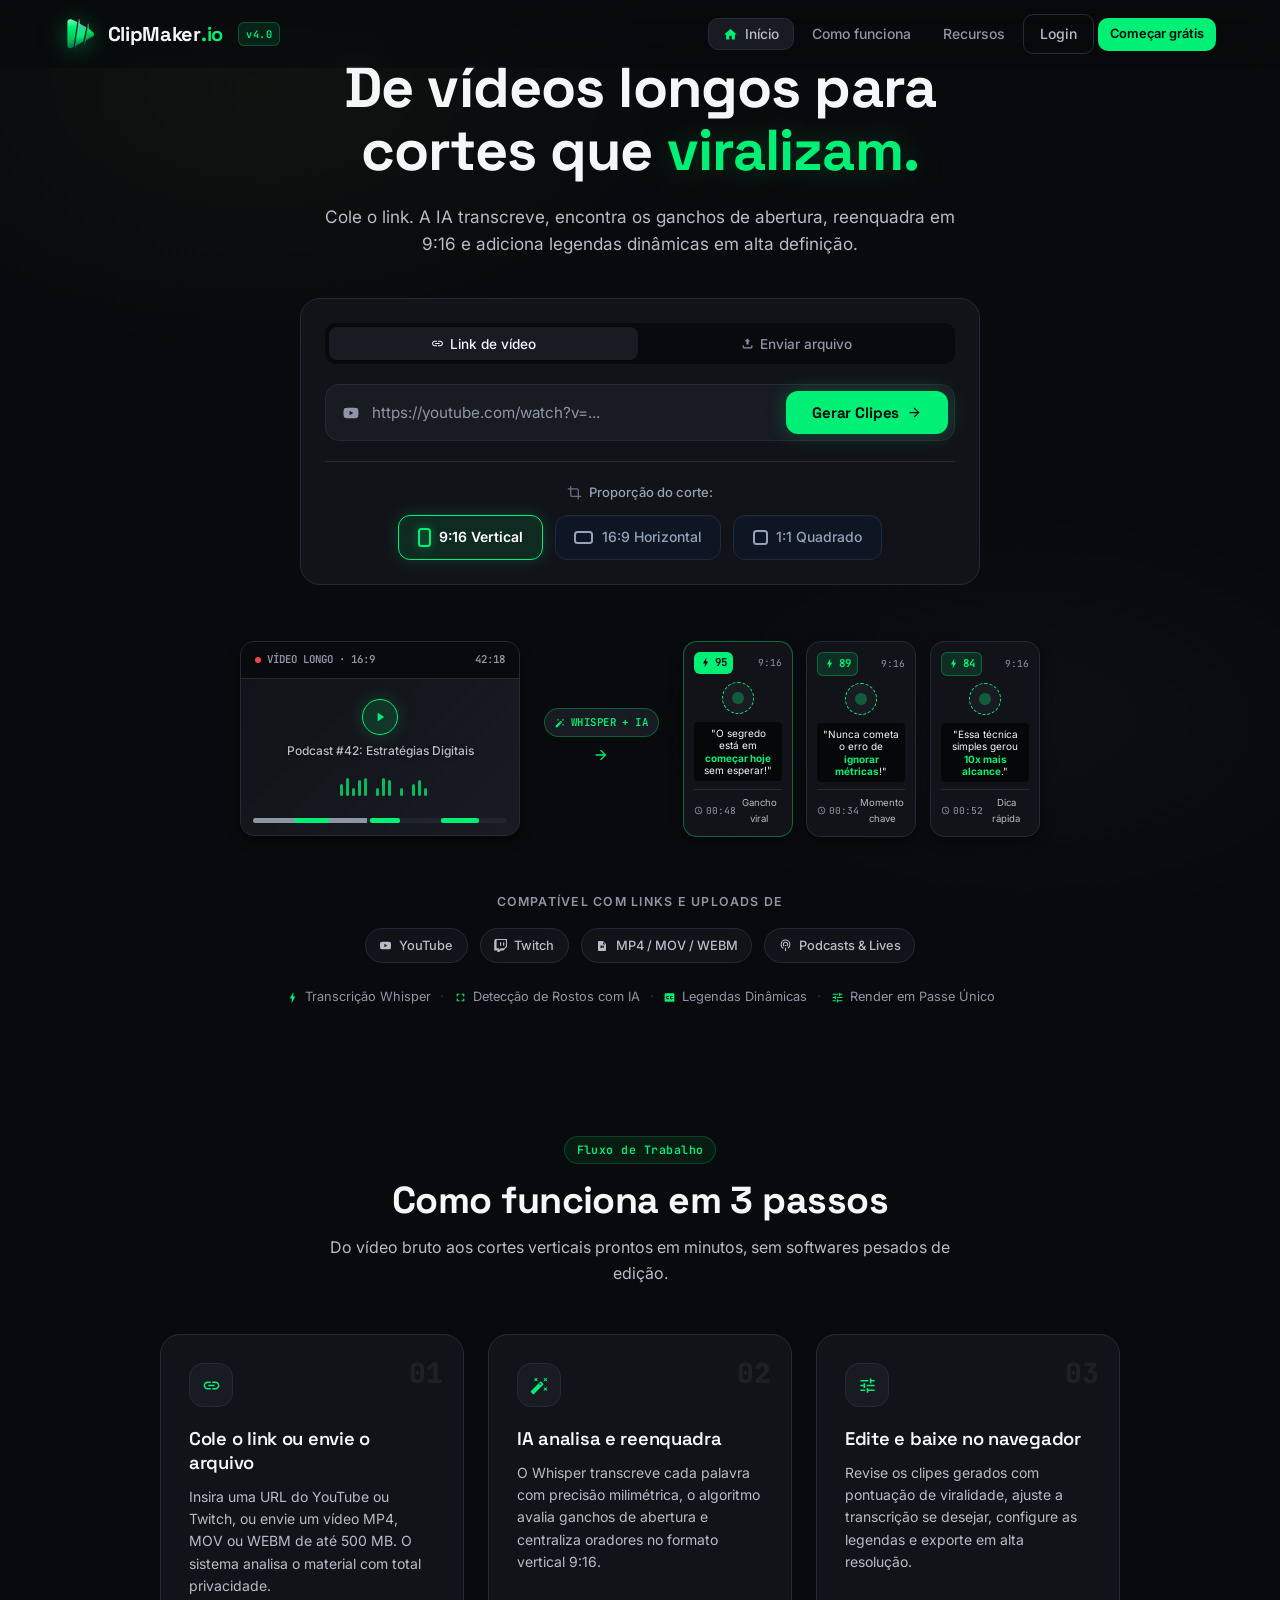
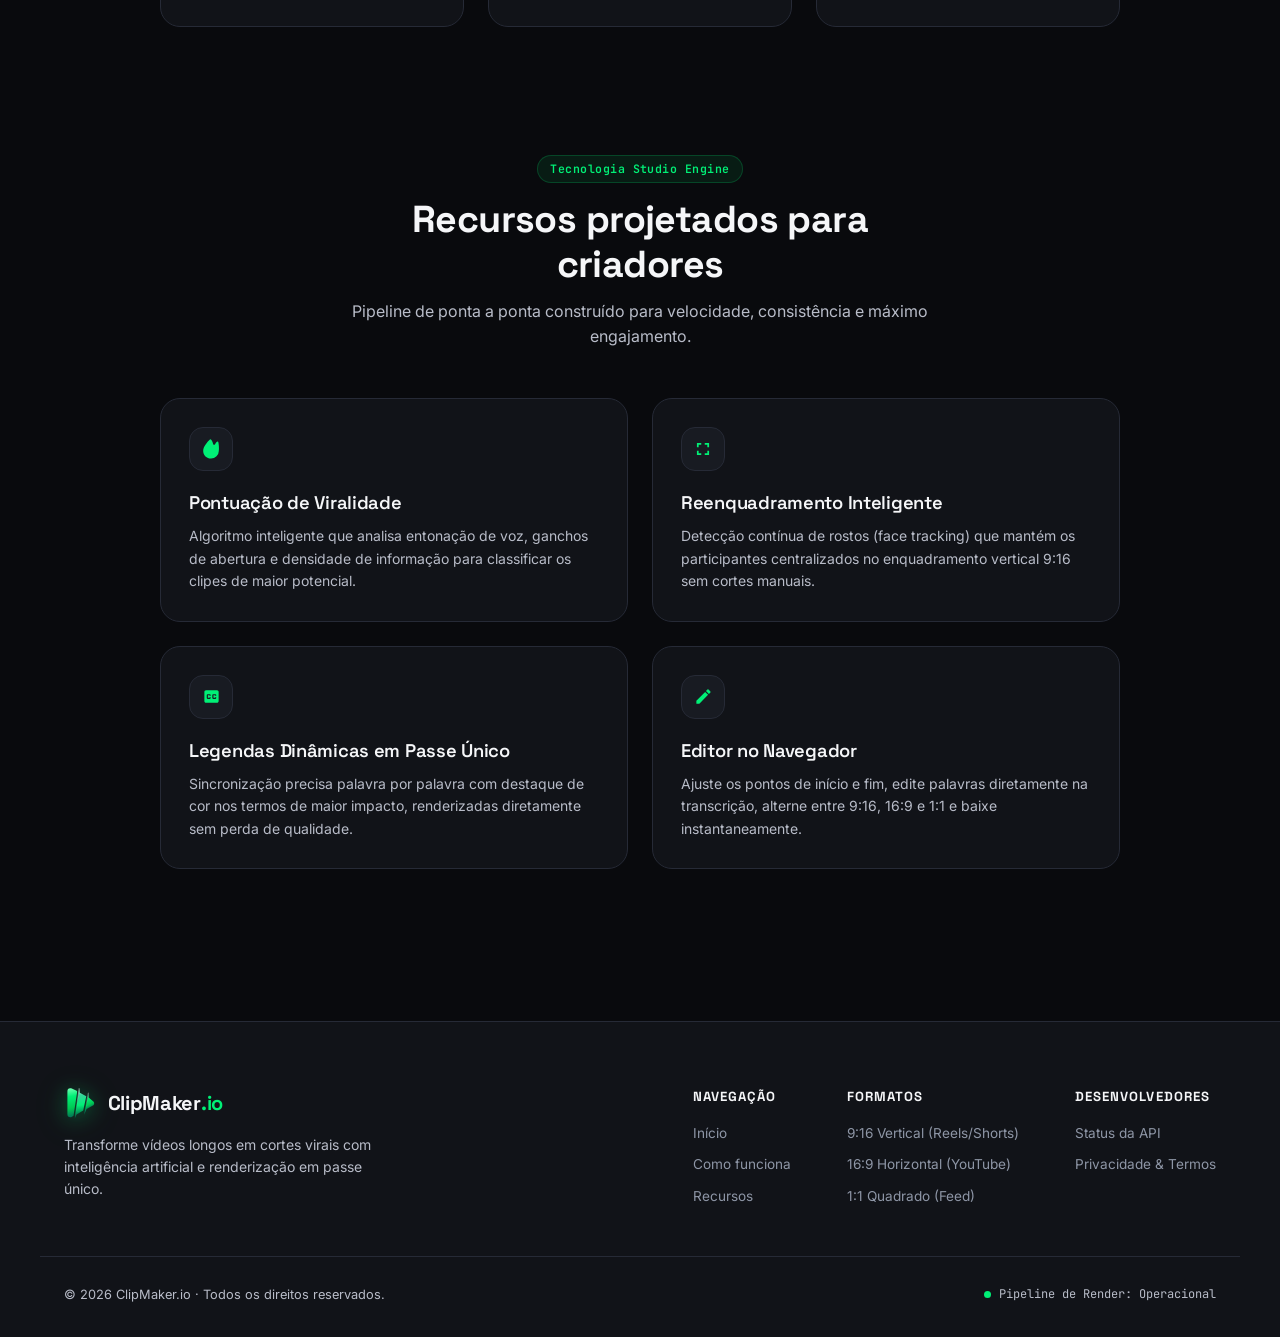
==== commit 2ea15d40: "fix(editor): sincronizacao visual e re-renderizacao de proporcao (16:9, 1:1, 9:16) com feedback clar" ====
--- a/frontend/index.html
+++ b/frontend/index.html
@@ -34,8 +34,8 @@
     <link rel="stylesheet" href="css/tokens.css?v=645ab069">
     <link rel="stylesheet" href="css/reset.css?v=5786c012">
     <link rel="stylesheet" href="css/animations.css?v=fb639fe7">
-    <link rel="stylesheet" href="css/layout.css?v=95a33633">
-    <link rel="stylesheet" href="css/components.css?v=cd6d293f">
+    <link rel="stylesheet" href="css/layout.css?v=20261109b">
+    <link rel="stylesheet" href="css/components.css?v=20261109b">
     <link rel="stylesheet" href="css/responsive.css?v=824368bb">
 </head>
 <body>
@@ -780,7 +780,7 @@
     </footer>
 
     <!-- Scripts com defer e versionamento -->
-    <script src="js/ui.js?v=6c0ff74a" defer></script>
+    <script src="js/ui.js?v=20261109b" defer></script>
     <script src="js/app.js?v=566ff243" defer></script>
 
 </body>
--- a/frontend/css/layout.css
+++ b/frontend/css/layout.css
@@ -1467,8 +1467,79 @@
 /* ── Editor Layout ── */
 .editor-layout {
   display: grid;
-  grid-template-columns: 340px 1fr;
+  grid-template-columns: minmax(320px, 420px) 1fr;
   gap: 2rem;
+  align-items: start;
+}
+
+@media (max-width: 860px) {
+  .editor-layout {
+    grid-template-columns: 1fr;
+  }
+}
+
+.editor-ratio-notice {
+  display: flex;
+  align-items: flex-start;
+  gap: 0.75rem;
+  background: rgba(14, 165, 233, 0.12);
+  border: 1px solid rgba(14, 165, 233, 0.35);
+  border-radius: var(--radius-md);
+  padding: 0.85rem 1rem;
+  font-size: 0.82rem;
+  line-height: 1.45;
+  color: #e0f2fe;
+}
+
+.editor-ratio-notice .ratio-notice-icon {
+  color: #38bdf8;
+  font-size: 1.15rem;
+  margin-top: 0.1rem;
+  flex-shrink: 0;
+}
+
+.editor-ratio-notice strong {
+  display: block;
+  color: #38bdf8;
+  font-weight: 600;
+  margin-bottom: 0.2rem;
+}
+
+.editor-ratio-notice p {
+  margin: 0;
+  color: #bae6fd;
+}
+
+.editor-ratio-badge {
+  position: absolute;
+  top: 10px;
+  left: 10px;
+  right: 10px;
+  background: rgba(15, 23, 42, 0.88);
+  backdrop-filter: blur(8px);
+  border: 1px solid rgba(56, 189, 248, 0.4);
+  color: #f0f9ff;
+  padding: 0.45rem 0.75rem;
+  border-radius: var(--radius-sm);
+  font-size: 0.78rem;
+  display: flex;
+  align-items: center;
+  gap: 0.5rem;
+  box-shadow: 0 4px 12px rgba(0, 0, 0, 0.5);
+  z-index: 5;
+  pointer-events: none;
+}
+
+.editor-ratio-badge i {
+  color: #38bdf8;
+}
+
+.btn-highlight-render {
+  background: linear-gradient(135deg, #0284c7 0%, #2563eb 100%) !important;
+  color: #fff !important;
+  box-shadow: 0 0 16px rgba(2, 132, 199, 0.45) !important;
+  font-weight: 700 !important;
+  transform: translateY(-1px);
 }
 
 .video-preview-container {
--- a/frontend/css/components.css
+++ b/frontend/css/components.css
@@ -378,6 +378,19 @@
   border: 1px solid rgba(255, 255, 255, 0.08);
 }
 
+.clip-ratio-badge {
+  background: rgba(9, 10, 13, 0.85);
+  backdrop-filter: blur(8px);
+  -webkit-backdrop-filter: blur(8px);
+  padding: 0.25rem 0.55rem;
+  border-radius: var(--radius-sm);
+  font-family: var(--font-mono);
+  font-size: 0.725rem;
+  font-weight: 700;
+  color: var(--text-200);
+  border: 1px solid rgba(255, 255, 255, 0.08);
+}
+
 /* Clip Details */
 .clip-details {
   padding: 1.25rem;
